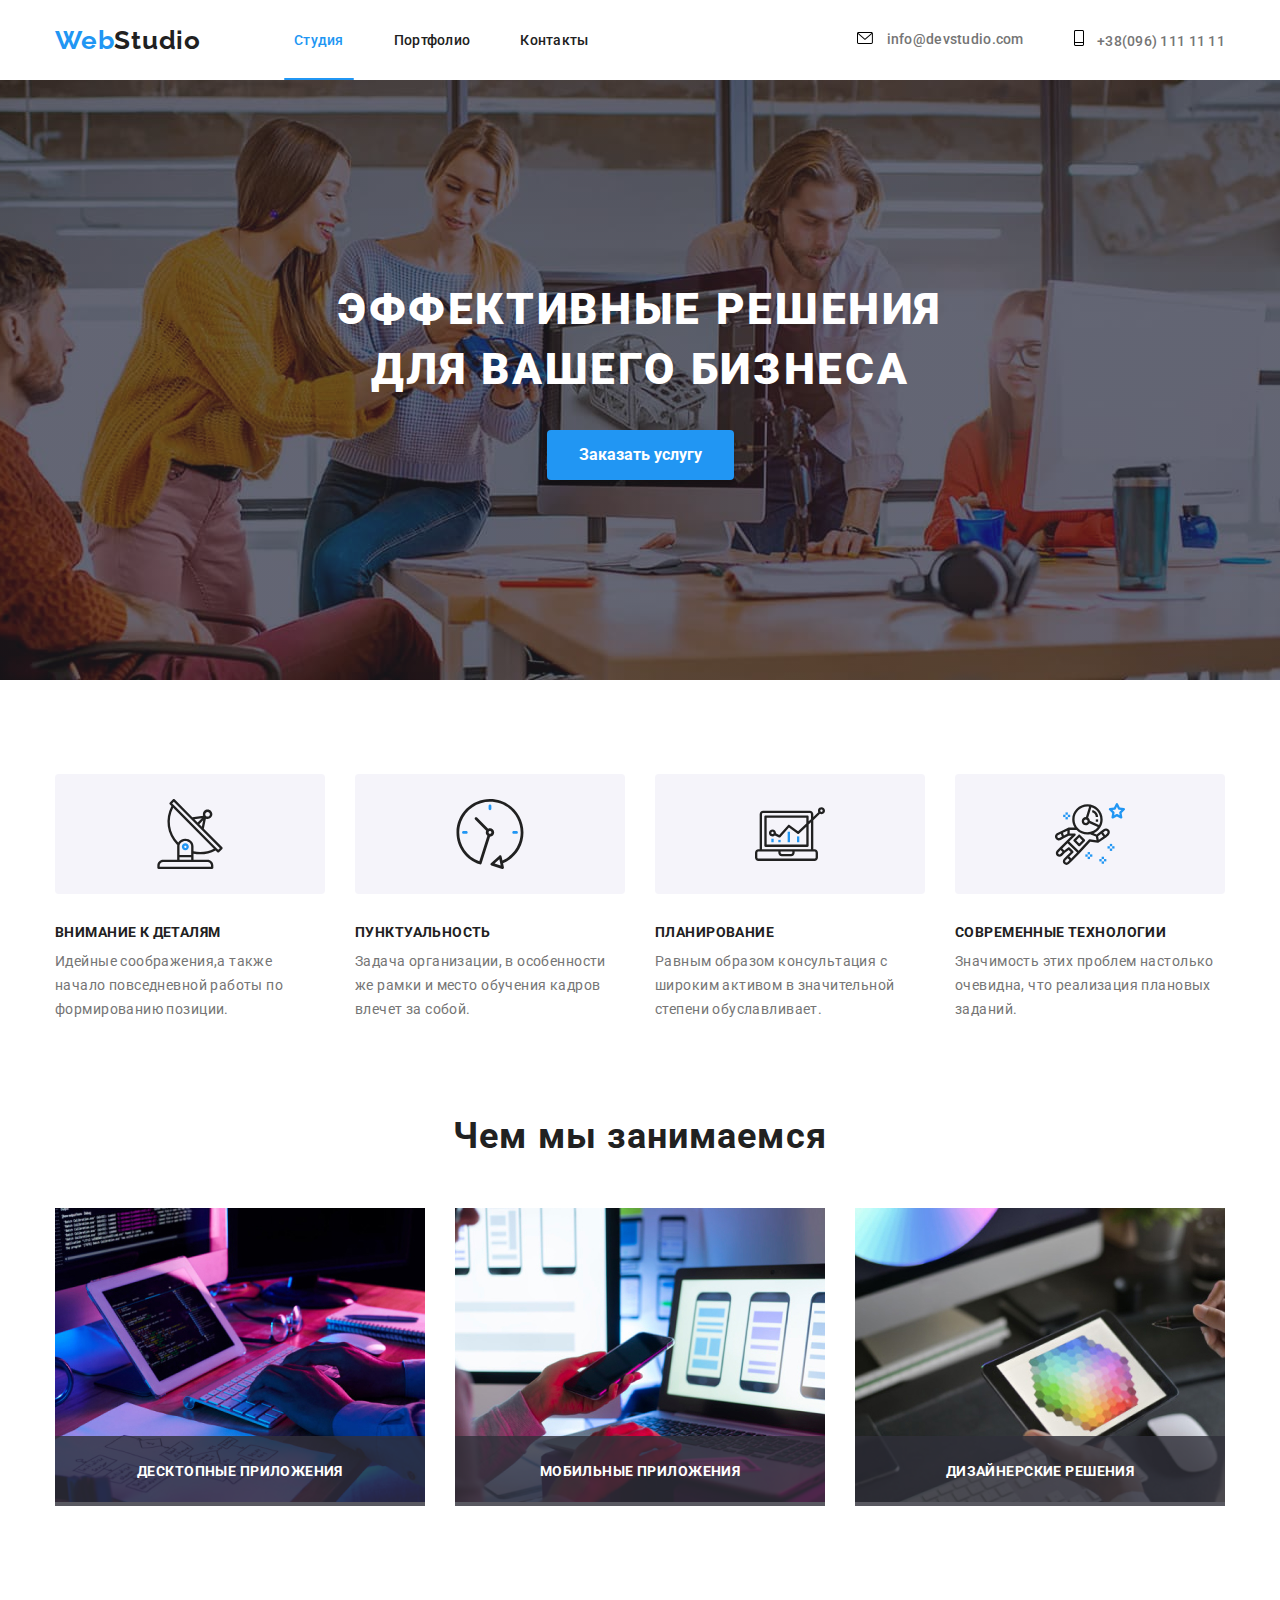
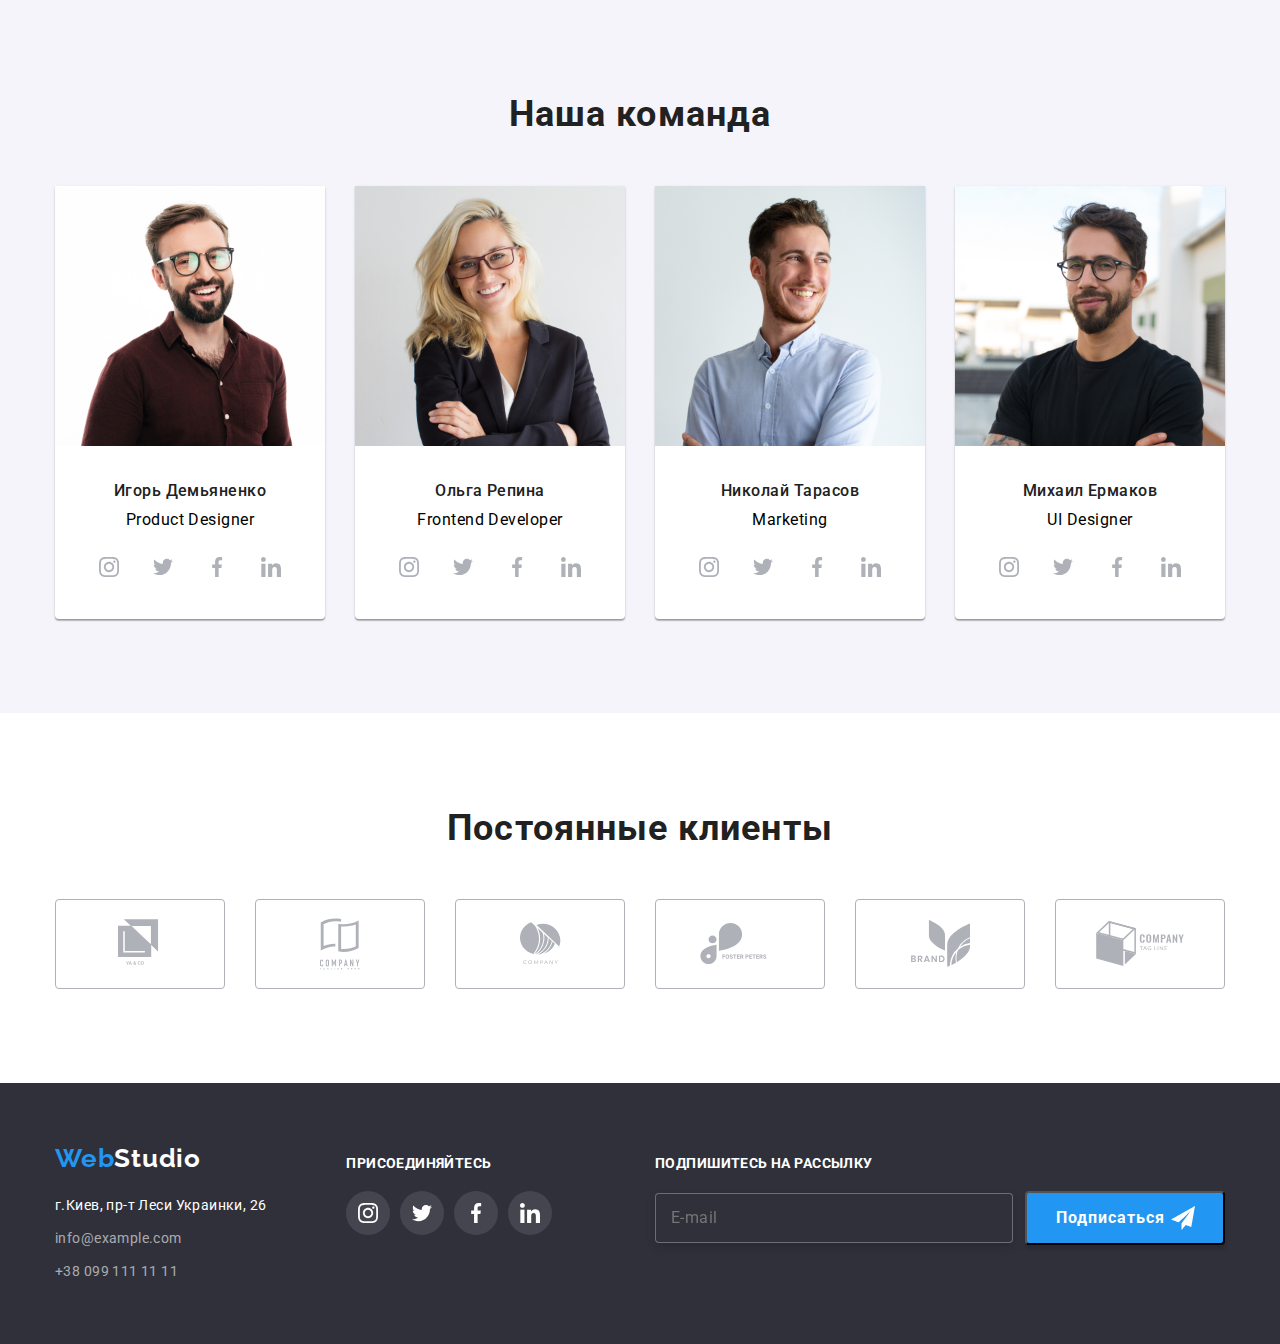
==== index.html @ 40715e29 "copy files from hw-07" ====
<!DOCTYPE html>
<html lang="en">
  <head>
    <meta charset="UTF-8" />
    <meta name="viewport" content="width=device-width, initial-scale=1.0" />
    <title>Goit-hw-07</title>
    <link rel="preconnect" href="https://fonts.gstatic.com" />
    <link
      href="https://fonts.googleapis.com/css2?family=Raleway:wght@700&display=swap"
      rel="stylesheet"
    />
    <link
      href="https://fonts.googleapis.com/css2?family=Roboto:wght@500;700;900&display=swap"
      rel="stylesheet"
    />
    <link
      rel="stylesheet"
      href="https://cdnjs.cloudflare.com/ajax/libs/modern-normalize/1.0.0/modern-normalize.min.css"
    />
    <link rel="stylesheet" href="./css/main.min.css" />
  </head>
  <body>
    <header class="page-header">
      <div class="container page-container">
        <nav class="navigation">
          <a href="./index.html" class="logo-link">
            <span class="logo-blue">Web</span
            ><span class="logo-black">Studio</span>
          </a>
          <ul class="navigation-list">
            <li class="navigation-item">
              <a href="#" class="navigation-link action-window">Студия</a>
            </li>
            <li class="navigation-item">
              <a href="./portfolio.html" class="navigation-link">Портфолио</a>
            </li>
            <li class="navigation-item">
              <a href="#adress" class="navigation-link">Контакты</a>
            </li>
          </ul>
        </nav>
        <ul class="contacts">
          <li class="contacts-item">
            <a
              href="mailto:info@devstudio.com"
              class="contacts-link contacts-email-margin"
            >
              <svg class="contacts-email-svg">
                <use href="./images/icons/mi.svg#icon-message"></use>
              </svg>
              info@devstudio.com</a
            >
          </li>
          <li class="contacts-item">
            <a href="tel:+380961112222" class="contacts-link">
              <svg class="contacts-phone-svg">
                <use href="./images/icons/mi.svg#icon-iphone"></use>
              </svg>
              +38(096) 111 11 11</a
            >
          </li>
        </ul>
      </div>
    </header>
    <main>
      <section class="hero">
        <div class="container">
          <h1 class="hero-title">Эффективные решения для вашего бизнеса</h1>
          <button data-modal-open class="hero-btn">Заказать услугу</button>
        </div>
      </section>
      <section class="qualities">
        <div class="container">
          <ul class="qualities-list">
            <li class="qualities-item icon-sattelite">
              <h3 class="qualities-title">Внимание к деталям</h3>
              <p class="qualities-text">
                Идейные соображения,а также начало повседневной работы по
                формированию позиции.
              </p>
            </li>
            <li class="qualities-item icon-clock">
              <h3 class="qualities-title">Пунктуальность</h3>
              <p class="qualities-text">
                Задача организации, в особенности же рамки и место обучения
                кадров влечет за собой.
              </p>
            </li>
            <li class="qualities-item icon-computer">
              <h3 class="qualities-title">Планирование</h3>
              <p class="qualities-text">
                Равным образом консультация с широким активом в значительной
                степени обуславливает.
              </p>
            </li>
            <li class="qualities-item icon-astronaut">
              <h3 class="qualities-title">Современные технологии</h3>
              <p class="qualities-text">
                Значимость этих проблем настолько очевидна, что реализация
                плановых заданий.
              </p>
            </li>
          </ul>
        </div>
      </section>
      <section class="our-occupation">
        <div class="container">
          <h2 class="our-occupation-tittle">Чем мы занимаемся</h2>
          <ul class="our-occupation-list">
            <li class="our-occupation-item">
              <div class="our-occupation-item-container">
                <img
                  src="./images/portfolio1.jpg"
                  alt="Портфолио"
                  width="370"
                  height="294"
                />
                <p class="our-occupation-item-text">Десктопные приложения</p>
              </div>
            </li>
            <li class="our-occupation-item">
              <div class="our-occupation-item-container">
                <img
                  src="./images/portfolio2.jpg"
                  alt="Портфолио"
                  width="370"
                  height="294"
                />
                <p class="our-occupation-item-text">Мобильные приложения</p>
              </div>
            </li>
            <li class="our-occupation-item">
              <div class="our-occupation-item-container">
                <img
                  src="./images/portfolio3.jpg"
                  alt="Портфолио"
                  width="370"
                  height="294"
                />
                <p class="our-occupation-item-text">Дизайнерские решения</p>
              </div>
            </li>
          </ul>
        </div>
      </section>
      <section class="our-team">
        <div class="container">
          <h2 class="our-team-title">Наша команда</h2>
          <ul class="our-team-list">
            <li class="our-team-item">
              <img
                src="./images/team1.jpg"
                alt="Фото Игорь Демьяненко"
                width="270"
                height="260"
              />
              <div class="our-team-description-container">
                <h3 class="our-team-list-title">Игорь Демьяненко</h3>
                <p class="our-team-text">Product Designer</p>
                <ul class="our-team-social">
                  <li class="our-team-social-item">
                    <a href="" class="our-team-social-link">
                      <svg class="our-team-social-svg">
                        <use
                          href="./images/icons/symbol-defs2.svg#icon-instagram"
                        ></use>
                      </svg>
                    </a>
                  </li>
                  <li class="our-team-social-item">
                    <a href="" class="our-team-social-link">
                      <svg class="our-team-social-svg">
                        <use
                          href="./images/icons/symbol-defs2.svg#icon-twitter"
                        ></use>
                      </svg>
                    </a>
                  </li>
                  <li class="our-team-social-item">
                    <a href="" class="our-team-social-link">
                      <svg class="our-team-social-svg">
                        <use
                          href="./images/icons/symbol-defs2.svg#icon-facebook"
                        ></use>
                      </svg>
                    </a>
                  </li>
                  <li class="our-team-social-item">
                    <a href="" class="our-team-social-link">
                      <svg class="our-team-social-svg">
                        <use
                          href="./images/icons/symbol-defs2.svg#icon-linkedin"
                        ></use>
                      </svg>
                    </a>
                  </li>
                </ul>
              </div>
            </li>
            <li class="our-team-item">
              <img
                src="./images/team2.jpg"
                alt="Фото Ольга Репина"
                width="270"
                height="260"
              />
              <div class="our-team-description-container">
                <h3 class="our-team-list-title">Ольга Репина</h3>
                <p class="our-team-text">Frontend Developer</p>
                <ul class="our-team-social">
                  <li class="our-team-social-item">
                    <a href="" class="our-team-social-link">
                      <svg class="our-team-social-svg">
                        <use
                          href="./images/icons/symbol-defs2.svg#icon-instagram"
                        ></use>
                      </svg>
                    </a>
                  </li>
                  <li class="our-team-social-item">
                    <a href="" class="our-team-social-link">
                      <svg class="our-team-social-svg">
                        <use
                          href="./images/icons/symbol-defs2.svg#icon-twitter"
                        ></use>
                      </svg>
                    </a>
                  </li>
                  <li class="our-team-social-item">
                    <a href="" class="our-team-social-link">
                      <svg class="our-team-social-svg">
                        <use
                          href="./images/icons/symbol-defs2.svg#icon-facebook"
                        ></use>
                      </svg>
                    </a>
                  </li>
                  <li class="our-team-social-item">
                    <a href="" class="our-team-social-link">
                      <svg class="our-team-social-svg">
                        <use
                          href="./images/icons/symbol-defs2.svg#icon-linkedin"
                        ></use>
                      </svg>
                    </a>
                  </li>
                </ul>
              </div>
            </li>
            <li class="our-team-item">
              <img
                src="./images/team3.jpg"
                alt="Фото Николай Тарасов"
                width="270"
                height="260"
              />
              <div class="our-team-description-container">
                <h3 class="our-team-list-title">Николай Тарасов</h3>
                <p class="our-team-text">Marketing</p>
                <ul class="our-team-social">
                  <li class="our-team-social-item">
                    <a href="" class="our-team-social-link">
                      <svg class="our-team-social-svg">
                        <use
                          href="./images/icons/symbol-defs2.svg#icon-instagram"
                        ></use>
                      </svg>
                    </a>
                  </li>
                  <li class="our-team-social-item">
                    <a href="" class="our-team-social-link">
                      <svg class="our-team-social-svg">
                        <use
                          href="./images/icons/symbol-defs2.svg#icon-twitter"
                        ></use>
                      </svg>
                    </a>
                  </li>
                  <li class="our-team-social-item">
                    <a href="" class="our-team-social-link">
                      <svg class="our-team-social-svg">
                        <use
                          href="./images/icons/symbol-defs2.svg#icon-facebook"
                        ></use>
                      </svg>
                    </a>
                  </li>
                  <li class="our-team-social-item">
                    <a href="" class="our-team-social-link">
                      <svg class="our-team-social-svg">
                        <use
                          href="./images/icons/symbol-defs2.svg#icon-linkedin"
                        ></use>
                      </svg>
                    </a>
                  </li>
                </ul>
              </div>
            </li>
            <li class="our-team-item">
              <img
                src="./images/team4.jpg"
                alt="Фото Михаил Ермаков"
                width="270"
                height="260"
              />
              <div class="our-team-description-container">
                <h3 class="our-team-list-title">Михаил Ермаков</h3>
                <p class="our-team-text">UI Designer</p>
                <ul class="our-team-social">
                  <li class="our-team-social-item">
                    <a href="" class="our-team-social-link">
                      <svg class="our-team-social-svg">
                        <use
                          href="./images/icons/symbol-defs2.svg#icon-instagram"
                        ></use>
                      </svg>
                    </a>
                  </li>
                  <li class="our-team-social-item">
                    <a href="" class="our-team-social-link">
                      <svg class="our-team-social-svg">
                        <use
                          href="./images/icons/symbol-defs2.svg#icon-twitter"
                        ></use>
                      </svg>
                    </a>
                  </li>
                  <li class="our-team-social-item">
                    <a href="" class="our-team-social-link">
                      <svg class="our-team-social-svg">
                        <use
                          href="./images/icons/symbol-defs2.svg#icon-facebook"
                        ></use>
                      </svg>
                    </a>
                  </li>
                  <li class="our-team-social-item">
                    <a href="" class="our-team-social-link">
                      <svg class="our-team-social-svg">
                        <use
                          href="./images/icons/symbol-defs2.svg#icon-linkedin"
                        ></use>
                      </svg>
                    </a>
                  </li>
                </ul>
              </div>
            </li>
          </ul>
        </div>
      </section>
      <section class="customers">
        <div class="container">
          <h2 class="customers-title">Постоянные клиенты</h2>
          <ul class="customers-list">
            <div class="customers-item-container">
              <li class="customers-item">
                <a href="" class="customers-link">
                  <svg class="customers-yaco">
                    <use
                      href="./images/icons/symbol-customers.svg#icon-customers-1"
                    ></use>
                  </svg>
                </a>
              </li>
            </div>
            <div class="customers-item-container">
              <li class="customers-item">
                <a href="" class="customers-link">
                  <svg class="customers-tagline">
                    <use
                      href="./images/icons/symbol-customers.svg#icon-customers-2"
                    ></use>
                  </svg>
                </a>
              </li>
            </div>
            <div class="customers-item-container">
              <li class="customers-item">
                <a href="" class="customers-link">
                  <svg class="customers-company">
                    <use
                      href="./images/icons/symbol-customers.svg#icon-customers-3"
                    ></use>
                  </svg>
                </a>
              </li>
            </div>
            <div class="customers-item-container">
              <li class="customers-item">
                <a href="" class="customers-link">
                  <svg class="customers-foster">
                    <use
                      href="./images/icons/symbol-customers.svg#icon-customers-4"
                    ></use>
                  </svg>
                </a>
              </li>
            </div>
            <div class="customers-item-container">
              <li class="customers-item">
                <a href="" class="customers-link">
                  <svg class="customers-brand">
                    <use
                      href="./images/icons/symbol-customers.svg#icon-customers-5"
                    ></use>
                  </svg>
                </a>
              </li>
            </div>
            <div class="customers-item-container">
              <li class="customers-item">
                <a href="" class="customers-link">
                  <svg class="customers-companytagline">
                    <use
                      href="./images/icons/symbol-customers.svg#icon-customers-6"
                    ></use>
                  </svg>
                </a>
              </li>
            </div>
          </ul>
        </div>
      </section>
    </main>
    <footer class="footer">
      <div class="container footer-container">
        <div class="footer-contacts-container">
          <div class="footer-logo-container">
            <a href="./index.html" id="adress" class="footer-logo-link">
              <span class="logo-blue">Web</span
              ><span class="logo-white">Studio</span></a
            >
          </div>
          <ul class="footer-list">
            <li class="footer-item">
              <address class="footer-adress">
                г.Киев, пр-т Леси Украинки, 26
              </address>
            </li>
            <li class="footer-item">
              <a href="mailto:louglescom@gmail.com" class="footer-link"
                >info@example.com</a
              >
            </li>
            <li class="footer-item">
              <a href="tel:+380935014329" class="footer-link"
                >+38 099 111 11 11</a
              >
            </li>
          </ul>
        </div>
        <div class="footer-social">
          <p class="footer-social-title">Присоединяйтесь</p>
          <ul class="footer-social-list">
            <li class="footer-social-item footer-social-instagram">
              <a href=""> </a>
            </li>
            <li class="footer-social-item footer-social-twitter">
              <a href=""> </a>
            </li>
            <li class="footer-social-item footer-social-facebook">
              <a href=""> </a>
            </li>
            <li class="footer-social-item footer-social-linkedin">
              <a href=""> </a>
            </li>
          </ul>
        </div>
        <div class="footer-mail">
          <p class="footer-social-title">Подпишитесь на рассылку</p>
          <div class="footer-mail-container">
            <input
              class="footer-mail-input"
              type="email"
              name="mail"
              id="footer-mail"
              placeholder="E-mail"
            />
            <button type="button" class="footer-mail-btn">Подписаться</button>
          </div>
        </div>
      </div>
    </footer>
    <div class="backdrop is-hidden" data-modal>
      <div class="modal">
        <h1 class="modal-title">Оставьте свои данные, мы вам перезвоним</h1>
        <form class="modal-form">
          <ul class="modal-form-list">
            <li class="modal-form-item">
              <label class="modal-form-label" for="name">Имя</label>
              <div class="svg-input-container">
                <input class="modal-input" type="text" name="name" id="name" />
                <svg class="modal-input-svg">
                  <use href="./images/icons/mi.svg#icon-name"></use>
                </svg>
              </div>
            </li>
            <li class="modal-form-item">
              <label class="modal-form-label" for="tel">Телефон</label>
              <div class="svg-input-container">
                <input class="modal-input" type="tel" name="tel" id="tel" />
                <svg class="modal-input-svg">
                  <use href="./images/icons/mi.svg#icon-modal-phone"></use>
                </svg>
              </div>
            </li>
            <li class="modal-form-item">
              <label class="modal-form-label" for="mail">Почта</label>
              <div class="svg-input-container">
                <input class="modal-input" type="email" name="mail" id="mail" />
                <svg class="modal-input-svg">
                  <use href="./images/icons/mi.svg#icon-modal-mail"></use>
                </svg>
              </div>
            </li>
            <li class="modal-form-item">
              <label class="modal-form-label" for="comment">Комментарий</label>
              <textarea
                class="modal-area"
                placeholder="Введите текст"
                name="comment"
                id="comment"
                rows="8"
                input
              ></textarea>
            </li>
            <div class="modal-checkbox">
              <input
                class="modal-checkbox-input"
                type="checkbox"
                name="rules"
                id="rules"
              />
              <label class="modal-checkbox-label" for="rules"
                >Соглашаюсь с рассылкой и принимаю
                <a href="" class="modal-checkbox-span"
                  >Условия договора</a
                ></label
              >
            </div>
          </ul>
          <button class="modal-sbm-btn" type="submit">Отправить</button>
        </form>
        <button data-modal-close class="close-btn">
          <svg class="close-btn-svg">
            <use href="./images/icons/mi.svg#icon-close-btn"></use>
          </svg>
        </button>
      </div>
    </div>
    <script src="./js/modal.js"></script>
  </body>
</html>
---- css/main.min.css ----
a{text-decoration:none;color:#212121}h1,h2,h3,h4,h5,h6,body,ul,li,p{padding:0;margin:0;list-style:none;border:none}.container{width:1200px;padding-left:15px;padding-right:15px;margin:0 auto}.logo-blue{font-family:"Raleway";font-style:normal;font-weight:700;font-size:26px;line-height:1.192;letter-spacing:0.03em;color:#2196f3}.logo-black{font-family:"Raleway";font-style:normal;font-weight:700;font-size:26px;line-height:1.192;letter-spacing:0.03em;color:#212121}.logo-white{font-family:"Raleway";font-style:normal;font-weight:700;font-size:26px;line-height:1.192;letter-spacing:0.03em;color:#fff}.navigation{display:flex;align-items:center}.navigation-list{margin-left:83px;display:flex}.navigation-item{padding-top:22px;padding-bottom:22px;position:relative}.navigation-link{font-family:"Roboto";font-style:normal;font-weight:500;font-size:14px;line-height:1.142;letter-spacing:0.02em;display:block;padding:10px}.navigation-item:not(:last-child){margin-right:30px}.navigation-link:hover::after,.navigation-link:focus:after{transform:scaleX(1)}.navigation-link:hover,.navigation-link:focus{color:#2196f3}.navigation-link::after{display:inline-block;content:"";width:100%;height:2px;background:#2196f3;border-radius:2px;position:absolute;left:0;bottom:0;transform:scaleX(0);transition:250ms cubic-bezier(0.4, 0, 0.2, 1)}.page-container{display:flex;align-items:center;justify-content:space-between;height:80px}.action-window{color:#2196f3}.action-window::before{display:inline-block;content:"";width:100%;height:2px;background:#2196f3;border-radius:2px;position:absolute;left:0;bottom:0;transform:scaleX(1);transition:250ms cubic-bezier(0.4, 0, 0.2, 1)}.contacts{display:flex}.contacts-link{font-family:"Roboto";font-style:normal;font-weight:500;font-size:14px;line-height:1.142;letter-spacing:0.02em;color:#757575;transition:250ms cubic-bezier(0.4, 0, 0.2, 1)}.contacts-email-margin{margin-right:50px}.contacts-link:hover{color:#2196f3}.contacts-link:hover .contacts-phone-svg{fill:#2196f3}.contacts-link:hover .contacts-email-svg{fill:#2196f3}.contacts-email-svg{width:16px;height:12px;margin-right:10px;transition:250ms cubic-bezier(0.4, 0, 0.2, 1)}.contacts-phone-svg{width:10px;height:16px;margin-right:10px;transition:250ms cubic-bezier(0.4, 0, 0.2, 1)}.hero{background-image:linear-gradient(rgba(47,48,58,0.4), rgba(47,48,58,0.4)),url("../images/background/hero.jpg");background-size:cover;background-repeat:no-repeat;background-position:center;padding-bottom:200px;padding-top:200px}.hero-title{font-family:"Roboto";font-weight:900;font-size:44px;line-height:1.363;text-align:center;letter-spacing:0.06em;text-transform:uppercase;color:#fff;width:696px;margin:0 auto 30px}.hero-btn{font-family:"Roboto";font-style:normal;font-weight:bold;font-size:16px;line-height:1.875;background:#2196f3;box-shadow:0px 4px 4px rgba(0,0,0,0.15);border-radius:4px;color:#fff;padding:10px 32px;display:block;margin:0 auto;border:none;cursor:pointer}.qualities{padding-top:94px}.qualities-list{display:flex;align-items:center}.qualities-title{font-family:"Roboto";font-style:normal;font-weight:bold;font-size:14px;line-height:1.142;letter-spacing:0.03em;text-transform:uppercase;color:#212121;margin-bottom:10px}.qualities p{font-family:"Roboto";font-style:normal;font-weight:normal;font-size:14px;line-height:1.714;letter-spacing:0.03em;color:#757575}.qualities-item{width:270px}.qualities-item::before{display:block;content:"";height:120px;background-repeat:no-repeat;background-position:center;background-color:#f5f4fa;margin-bottom:30px;border-radius:4px}.qualities-item:not(:last-child){margin-right:30px}.icon-sattelite::before{background-image:url("../images/icons/qualities-1.svg")}.icon-clock::before{background-image:url("../images/icons/qualities-2.svg")}.icon-computer::before{background-image:url("../images/icons/qualities-3.svg")}.icon-astronaut::before{background-image:url("../images/icons/qualities-4.svg")}.our-occupation{padding-bottom:94px;padding-top:94px}.our-occupation-tittle{font-family:"Roboto";font-style:normal;font-weight:bold;font-size:36px;line-height:1.166;text-align:center;letter-spacing:0.03em;color:#212121;padding-bottom:50px}.our-occupation-list{display:flex;align-items:center}.our-occupation-item-container{position:relative}.our-occupation-item:not(:last-child){margin-right:30px}.our-occupation-item-text{position:absolute;font-family:"Roboto";font-style:normal;font-weight:bold;font-size:14px;line-height:16px;text-align:center;letter-spacing:0.03em;text-transform:uppercase;bottom:0;left:0;width:100%;height:70px;padding-top:27px;background-color:rgba(47,48,58,0.8);color:#ffffff}.our-team{padding-bottom:94px;padding-top:94px;background-color:#f5f4fa}.our-team-list{display:flex}.our-team-item{background-color:#fff;box-shadow:0px 1px 3px rgba(0,0,0,0.12),0px 1px 1px rgba(0,0,0,0.14),0px 2px 1px rgba(0,0,0,0.2);border-radius:0px 0px 4px 4px}.our-team-item:not(:last-child){margin-right:30px}.our-team-title{font-family:"Roboto";font-style:normal;font-weight:bold;font-size:36px;line-height:1.166;text-align:center;letter-spacing:0.03em;color:#212121;margin-bottom:50px}.our-team-text{font-family:"Roboto";font-style:normal;font-weight:normal;font-size:16px;line-height:1.187;text-align:center;letter-spacing:0.03em;color:var(--text-p);margin-bottom:16px;margin-top:10px}.our-team-list-title{font-family:"Roboto";font-style:normal;font-weight:500;font-size:16px;line-height:1.187;text-align:center;letter-spacing:0.03em;color:#212121}.our-team-description-container{padding-top:30px;padding-bottom:30px}.our-team-social{display:flex;justify-content:space-between;padding:0 32px}.our-team-social-item{cursor:pointer}.our-team-social-link{display:flex;align-items:center;justify-content:center;width:44px;height:44px;border-radius:50%;transition:250ms cubic-bezier 0.4,0,0.2,1}.our-team-social-link:hover{background-color:#2196f3}.our-team-social-link:hover .our-team-social-svg{fill:white}.our-team-social-svg{width:20px;height:20px;fill:#afb1b8}.customers{padding-top:94px;padding-bottom:94px}.customers-title{font-family:"Roboto";font-style:normal;font-weight:bold;font-size:36px;line-height:42px;text-align:center;letter-spacing:0.03em;color:#212121;margin-bottom:50px}.customers-list{display:flex;justify-content:center}.customers-item{width:170px;height:90px;cursor:pointer;border-radius:4px;border:1px solid #afb1b8;transition:250ms cubic-bezier(0.4, 0, 0.2, 1)}.customers-item-container:hover li{border:1px solid #2196f3;box-sizing:border-box;border-radius:4px}.customers-item-container:not(:last-child){margin-right:30px}.customers-item-container:hover svg{fill:#2196f3}.customers-link{display:flex;align-items:center;justify-content:center;width:100%;height:100%;fill:#afb1b8}.customers-yaco{width:44.27px;height:49.23px;transition:250ms cubic-bezier(0.4, 0, 0.2, 1)}.customers-tagline{width:40px;height:52px;transition:250ms cubic-bezier(0.4, 0, 0.2, 1)}.customers-company{width:41px;height:42.6px;transition:250ms cubic-bezier(0.4, 0, 0.2, 1)}.customers-foster{width:79.66px;height:42.02px;transition:250ms cubic-bezier(0.4, 0, 0.2, 1)}.customers-brand{width:59px;height:47px;transition:250ms cubic-bezier(0.4, 0, 0.2, 1)}.customers-companytagline{width:88.48px;height:45.44px;transition:250ms cubic-bezier(0.4, 0, 0.2, 1)}.footer{background-color:#2f303a;padding-bottom:60px;padding-top:60px}.footer-container{display:flex;justify-content:space-between}.footer-link{font-family:"Roboto";font-style:normal;font-weight:normal;font-size:14px;line-height:1.714;letter-spacing:0.03em;color:rgba(255,255,255,0.6)}.footer-item:not(:last-child){margin-bottom:9px}.footer-adress{font-family:"Roboto";font-style:normal;font-weight:normal;font-size:14px;line-height:1.714;letter-spacing:0.03em;color:#fff}.footer-logo-container{margin-bottom:20px}.footer-social{padding-left:70px;padding-top:12px}.footer-social-title{font-family:"Roboto";font-style:normal;font-weight:bold;font-size:14px;line-height:16px;letter-spacing:0.03em;text-transform:uppercase;color:#fff}.footer-social-list{display:flex;margin-top:20px}.footer-social-item{height:44px;width:44px;background-color:rgba(255,255,255,0.1);background-repeat:no-repeat;border-radius:50%;background-position:center;cursor:pointer;transition:250ms cubic-bezier(0.4, 0, 0.2, 1)}.footer-social-item:hover{background-color:#2196f3}.footer-social-item:not(:last-child){margin-right:10px}.footer-social-instagram{background-image:url("../images/icons/footer-1.svg")}.footer-social-twitter{background-image:url("../images/icons/footer-2.svg")}.footer-social-facebook{background-image:url("../images/icons/footer-3.svg")}.footer-social-linkedin{background-image:url("../images/icons/footer-4.svg")}.footer-mail{padding-left:93px;padding-top:12px}.footer-mail-container{display:flex;align-items:center}.footer-mail-input{font-family:"Roboto";font-style:normal;font-weight:normal;font-size:16px;line-height:20px;display:flex;align-items:center;letter-spacing:0.03em;color:rgba(255,255,255,0.6);border:1px solid rgba(255,255,255,0.3);box-sizing:border-box;filter:drop-shadow(0px 4px 4px rgba(0,0,0,0.15));border-radius:4px;margin-top:20px;width:358px;height:50px;padding:16px 15px;margin-right:12px;background:#2f303a}.footer-mail-btn{font-family:"Roboto";font-style:normal;font-weight:bold;font-size:16px;line-height:1.875;display:flex;align-items:center;text-align:center;letter-spacing:0.06em;width:200px;color:#fff;background:#2196f3;box-shadow:0px 4px 4px rgba(0,0,0,0.15);border-radius:4px;padding:10px 62px 10px 29px;margin-top:20px;background-image:url("../images/plane.png");background-repeat:no-repeat;background-position:center right 28px;cursor:pointer}.backdrop{position:fixed;top:0;left:0;width:100%;height:100%;background-color:rgba(0,0,0,0.2)}.is-hidden{opacity:0;pointer-events:none}.modal{position:absolute;top:50%;left:50%;transform:translate(-50%, -50%);min-width:528px;min-height:581px;padding:40px;background-color:#ffffff;box-shadow:0px 1px 3px rgba(0,0,0,0.12),0px 1px 1px rgba(0,0,0,0.14),0px 2px 1px rgba(0,0,0,0.2);border-radius:4px}.modal-title{font-family:"Roboto";font-style:normal;font-weight:bold;font-size:20px;line-height:1.15;text-align:center;letter-spacing:0.03em;color:#212121;margin-bottom:2px}.modal-form{width:448px;margin-left:auto;margin-right:auto}.modal-form-item{display:flex;flex-direction:column}.modal-form-label{font-family:"Roboto";font-style:normal;font-weight:normal;font-size:12px;line-height:1.166;letter-spacing:0.01em;color:#757575;margin-bottom:4px;margin-top:10px}.modal-input{height:40px;width:100%;border-radius:4px;border:1px solid rgba(33,33,33,0.2);padding-left:42px;outline:none;transition:250ms cubic-bezier(0.4, 0, 0.2, 1)}.modal-area{border:1px solid rgba(33,33,33,0.2);border-radius:4px;width:100%;height:120px;resize:none;padding:12px 16px;margin-bottom:25px;font-family:"Roboto";font-style:normal;font-weight:normal;font-size:12px;line-height:1.166;letter-spacing:0.01em;color:rgba(117,117,117,0.5)}.modal-sbm-btn{font-family:"Roboto";font-style:normal;font-weight:bold;font-size:16px;line-height:1.875;display:flex;align-items:center;text-align:center;letter-spacing:0.06em;color:#ffffff;padding:10px 55px 10px 56px;background:#2196f3;box-shadow:0px 4px 4px rgba(0,0,0,0.15);border-radius:4px;cursor:pointer;margin:0 auto;margin-top:30px}.close-btn{position:absolute;top:8px;right:8px;width:30px;height:30px;border-radius:50%;display:flex;align-items:center;justify-content:center;cursor:pointer;background-color:#fff;border:1px solid rgba(0,0,0,0.1)}.close-btn-svg{width:11px;height:11px;transition:250ms cubic-bezier(0.4, 0, 0.2, 1)}.close-btn:hover .close-btn-svg{fill:#2196f3}.modal-checkbox{position:relative}.modal-checkbox-input:checked ~ .modal-checkbox-label::before{background-image:url("../images/choise.png")}.modal-checkbox-span{color:#2196f3;text-decoration:underline}.modal-checkbox-label{font-family:"Roboto";font-style:normal;font-weight:normal;font-size:14px;line-height:1.714;letter-spacing:0.03em;color:#757575;margin-left:25px}.modal-checkbox-label::before{content:"";display:inline-block;width:20px;height:20px;background-image:url("../images/checkbox.png");background-repeat:no-repeat;margin-right:9px;position:absolute;top:4px;left:0}.modal-checkbox-input{-webkit-appearance:none;-moz-appearance:none;appearance:none;position:absolute}.modal-input:focus,.modal-input:hover{border:1px solid #2196f3}.modal-input:focus ~ .modal-input-svg,.modal-input:hover ~ .modal-input-svg{fill:#2196f3}.modal-input-svg{width:12px;height:12px;position:absolute;top:50%;left:15px;transform:translateY(-50%);outline:none;transition:250ms cubic-bezier(0.4, 0, 0.2, 1)}.modal-area{outline:none}.modal-area:focus{border:1px solid #2196f3}.svg-input-container{position:relative}
/*# sourceMappingURL=main.min.css.map */
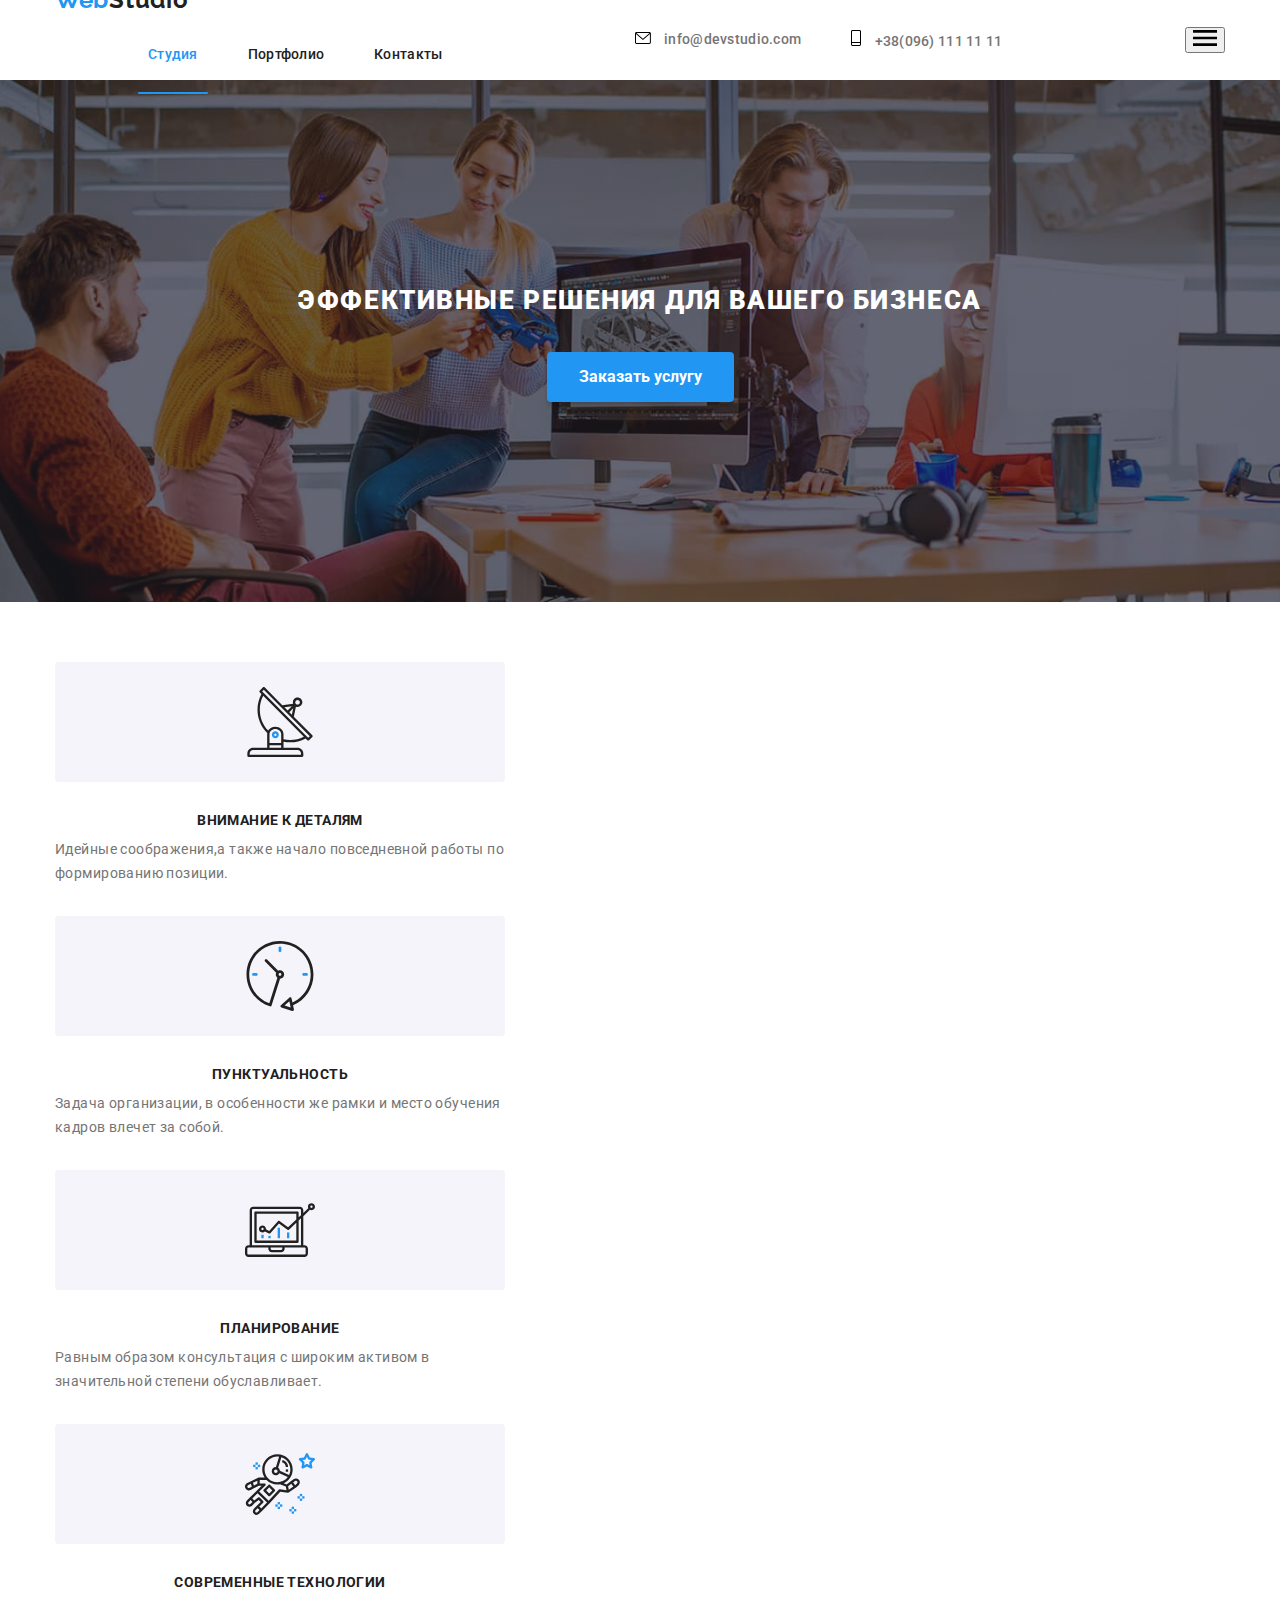
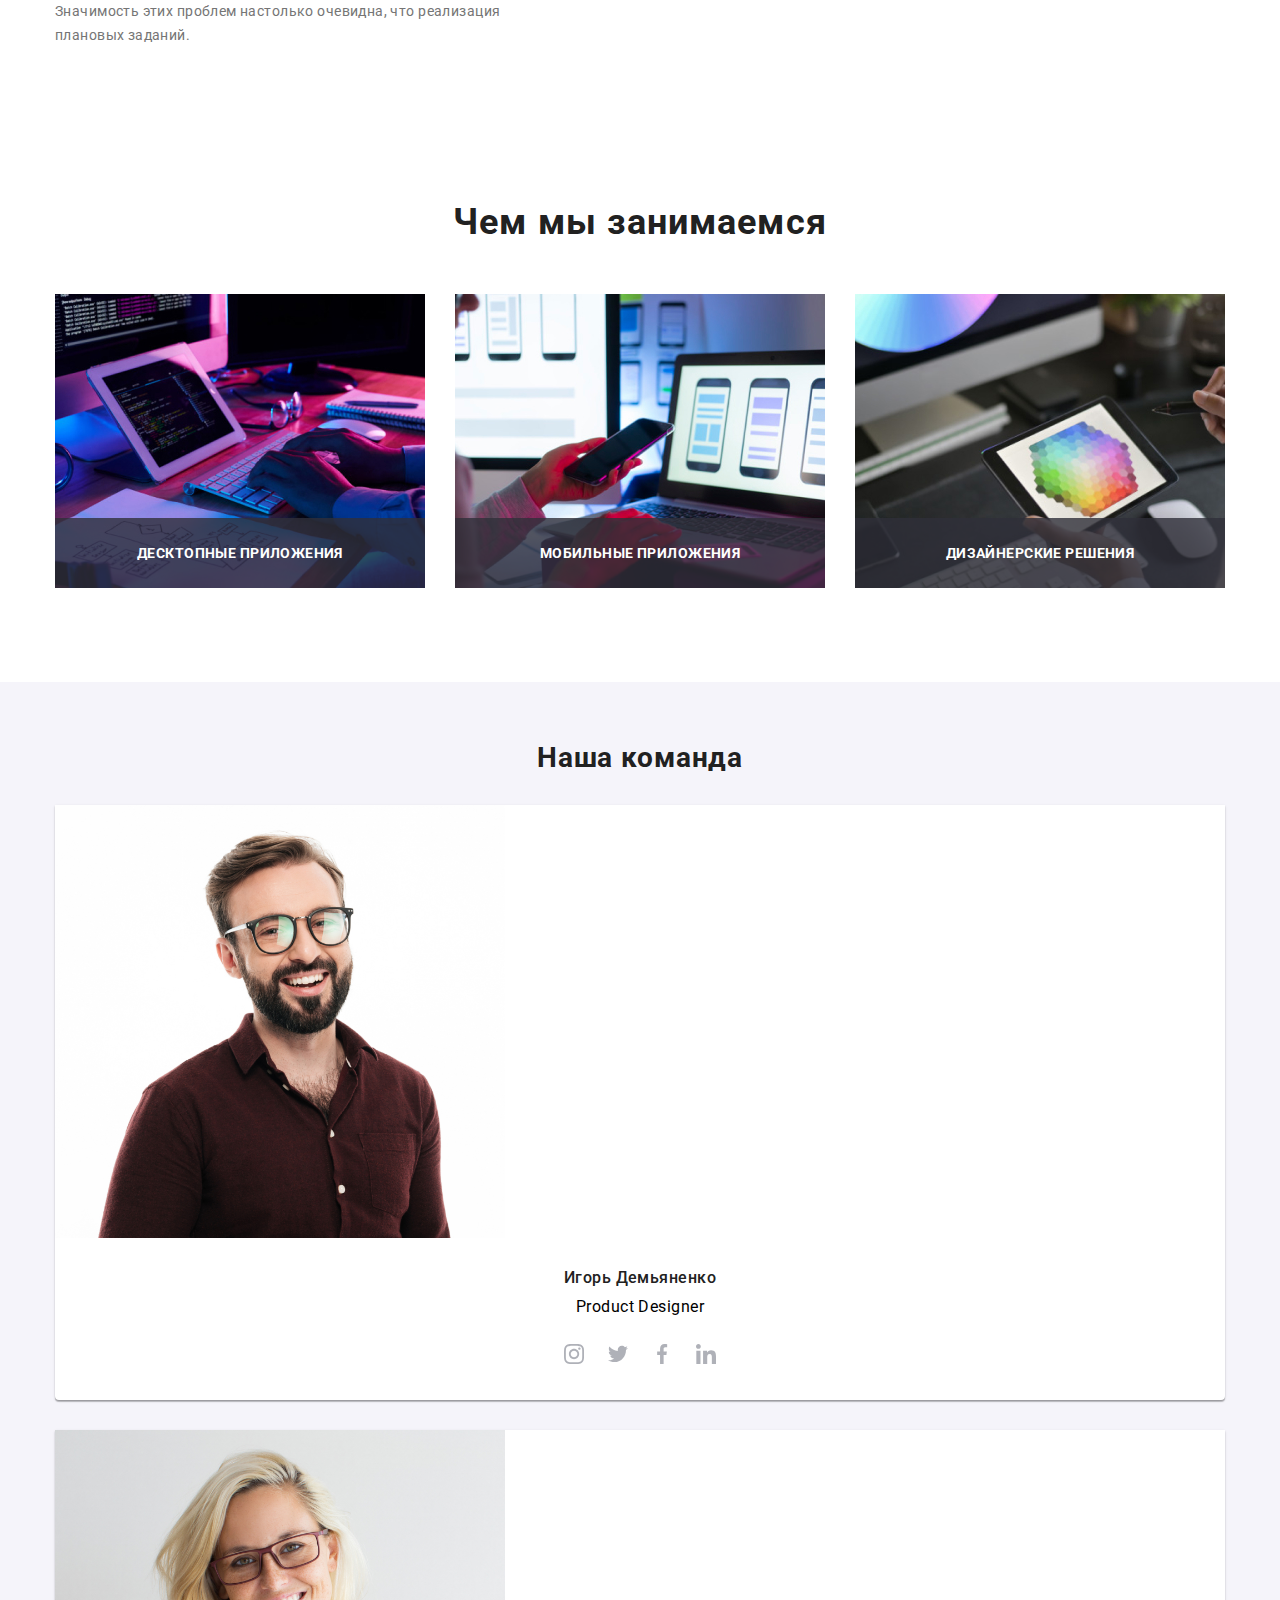
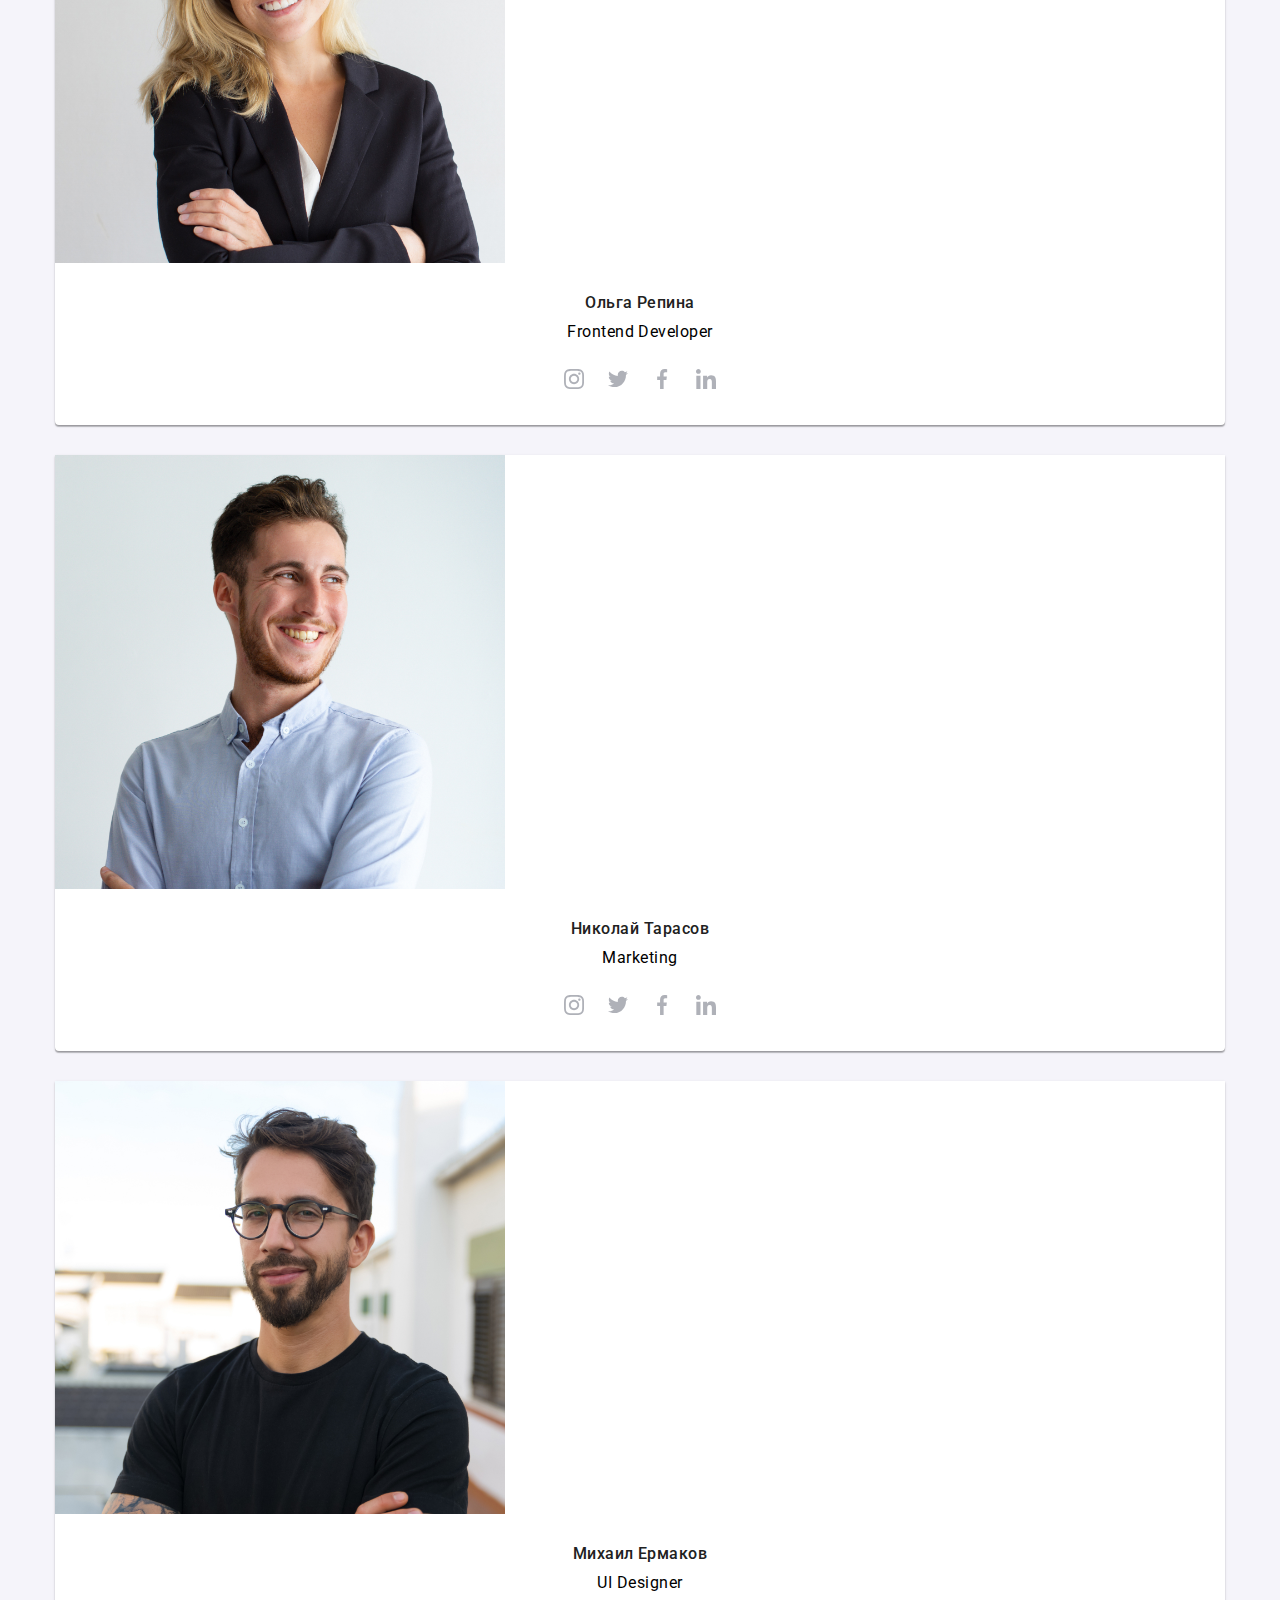
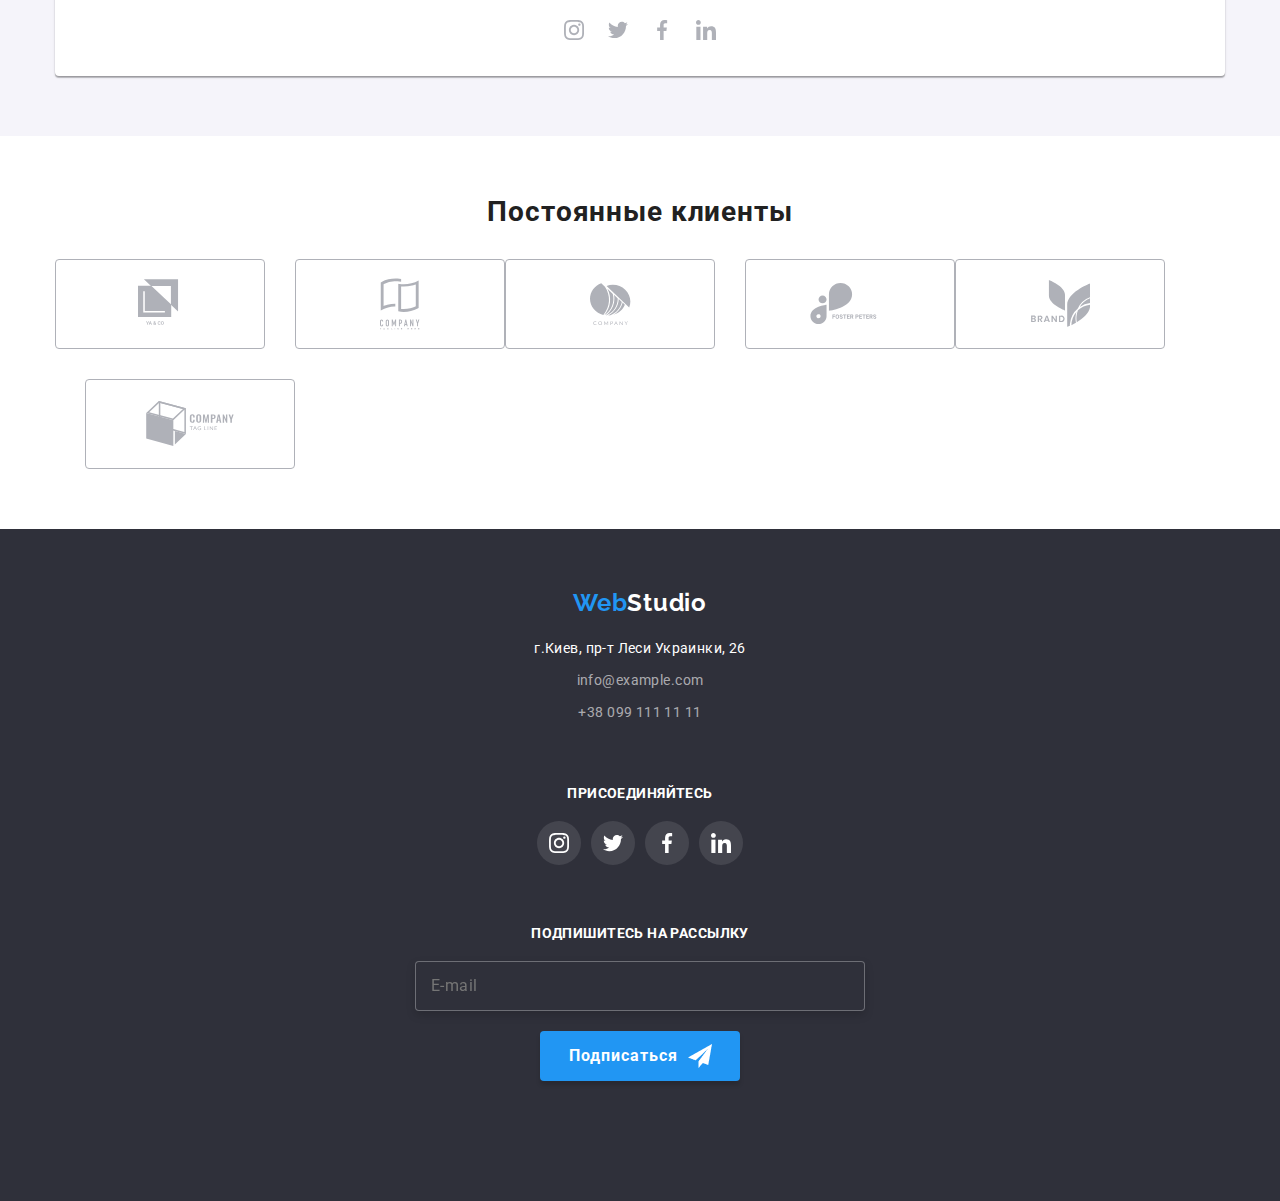
==== commit f0dcf771: "1-st page for mobile is done" ====
--- a/index.html
+++ b/index.html
@@ -3,7 +3,7 @@
   <head>
     <meta charset="UTF-8" />
     <meta name="viewport" content="width=device-width, initial-scale=1.0" />
-    <title>Goit-hw-07</title>
+    <title>Goit-hw-08</title>
     <link rel="preconnect" href="https://fonts.gstatic.com" />
     <link
       href="https://fonts.googleapis.com/css2?family=Raleway:wght@700&display=swap"
@@ -60,6 +60,24 @@
             >
           </li>
         </ul>
+        <button
+          data-menu-button
+          type="button"
+          class="navigation__mobile-menu is-open"
+        >
+          <svg width="24" height="16">
+            <use
+              class="icon-close"
+              href="./images/icons/mi.svg#icon-close_24px"
+            ></use>
+            <use
+              class="icon-menu"
+              href="./images/icons/mi.svg#icon-menu_mobile"
+              aria-label="переключатель мобильного меню"
+            ></use>
+          </svg>
+        </button>
+        <div data-menu class="mobile-menu-container">Контент меню</div>
       </div>
     </header>
     <main>
@@ -151,8 +169,7 @@
               <img
                 src="./images/team1.jpg"
                 alt="Фото Игорь Демьяненко"
-                width="270"
-                height="260"
+                class="our-team-img"
               />
               <div class="our-team-description-container">
                 <h3 class="our-team-list-title">Игорь Демьяненко</h3>
@@ -201,8 +218,7 @@
               <img
                 src="./images/team2.jpg"
                 alt="Фото Ольга Репина"
-                width="270"
-                height="260"
+                class="our-team-img"
               />
               <div class="our-team-description-container">
                 <h3 class="our-team-list-title">Ольга Репина</h3>
@@ -251,8 +267,7 @@
               <img
                 src="./images/team3.jpg"
                 alt="Фото Николай Тарасов"
-                width="270"
-                height="260"
+                class="our-team-img"
               />
               <div class="our-team-description-container">
                 <h3 class="our-team-list-title">Николай Тарасов</h3>
@@ -301,8 +316,7 @@
               <img
                 src="./images/team4.jpg"
                 alt="Фото Михаил Ермаков"
-                width="270"
-                height="260"
+                class="our-team-img"
               />
               <div class="our-team-description-container">
                 <h3 class="our-team-list-title">Михаил Ермаков</h3>
@@ -551,5 +565,6 @@
       </div>
     </div>
     <script src="./js/modal.js"></script>
+    <script src="./js/mobile-menu.js"></script>
   </body>
 </html>
--- a/css/main.min.css
+++ b/css/main.min.css
@@ -1,2 +1,2 @@
-a{text-decoration:none;color:#212121}h1,h2,h3,h4,h5,h6,body,ul,li,p{padding:0;margin:0;list-style:none;border:none}.container{width:1200px;padding-left:15px;padding-right:15px;margin:0 auto}.logo-blue{font-family:"Raleway";font-style:normal;font-weight:700;font-size:26px;line-height:1.192;letter-spacing:0.03em;color:#2196f3}.logo-black{font-family:"Raleway";font-style:normal;font-weight:700;font-size:26px;line-height:1.192;letter-spacing:0.03em;color:#212121}.logo-white{font-family:"Raleway";font-style:normal;font-weight:700;font-size:26px;line-height:1.192;letter-spacing:0.03em;color:#fff}.navigation{display:flex;align-items:center}.navigation-list{margin-left:83px;display:flex}.navigation-item{padding-top:22px;padding-bottom:22px;position:relative}.navigation-link{font-family:"Roboto";font-style:normal;font-weight:500;font-size:14px;line-height:1.142;letter-spacing:0.02em;display:block;padding:10px}.navigation-item:not(:last-child){margin-right:30px}.navigation-link:hover::after,.navigation-link:focus:after{transform:scaleX(1)}.navigation-link:hover,.navigation-link:focus{color:#2196f3}.navigation-link::after{display:inline-block;content:"";width:100%;height:2px;background:#2196f3;border-radius:2px;position:absolute;left:0;bottom:0;transform:scaleX(0);transition:250ms cubic-bezier(0.4, 0, 0.2, 1)}.page-container{display:flex;align-items:center;justify-content:space-between;height:80px}.action-window{color:#2196f3}.action-window::before{display:inline-block;content:"";width:100%;height:2px;background:#2196f3;border-radius:2px;position:absolute;left:0;bottom:0;transform:scaleX(1);transition:250ms cubic-bezier(0.4, 0, 0.2, 1)}.contacts{display:flex}.contacts-link{font-family:"Roboto";font-style:normal;font-weight:500;font-size:14px;line-height:1.142;letter-spacing:0.02em;color:#757575;transition:250ms cubic-bezier(0.4, 0, 0.2, 1)}.contacts-email-margin{margin-right:50px}.contacts-link:hover{color:#2196f3}.contacts-link:hover .contacts-phone-svg{fill:#2196f3}.contacts-link:hover .contacts-email-svg{fill:#2196f3}.contacts-email-svg{width:16px;height:12px;margin-right:10px;transition:250ms cubic-bezier(0.4, 0, 0.2, 1)}.contacts-phone-svg{width:10px;height:16px;margin-right:10px;transition:250ms cubic-bezier(0.4, 0, 0.2, 1)}.hero{background-image:linear-gradient(rgba(47,48,58,0.4), rgba(47,48,58,0.4)),url("../images/background/hero.jpg");background-size:cover;background-repeat:no-repeat;background-position:center;padding-bottom:200px;padding-top:200px}.hero-title{font-family:"Roboto";font-weight:900;font-size:44px;line-height:1.363;text-align:center;letter-spacing:0.06em;text-transform:uppercase;color:#fff;width:696px;margin:0 auto 30px}.hero-btn{font-family:"Roboto";font-style:normal;font-weight:bold;font-size:16px;line-height:1.875;background:#2196f3;box-shadow:0px 4px 4px rgba(0,0,0,0.15);border-radius:4px;color:#fff;padding:10px 32px;display:block;margin:0 auto;border:none;cursor:pointer}.qualities{padding-top:94px}.qualities-list{display:flex;align-items:center}.qualities-title{font-family:"Roboto";font-style:normal;font-weight:bold;font-size:14px;line-height:1.142;letter-spacing:0.03em;text-transform:uppercase;color:#212121;margin-bottom:10px}.qualities p{font-family:"Roboto";font-style:normal;font-weight:normal;font-size:14px;line-height:1.714;letter-spacing:0.03em;color:#757575}.qualities-item{width:270px}.qualities-item::before{display:block;content:"";height:120px;background-repeat:no-repeat;background-position:center;background-color:#f5f4fa;margin-bottom:30px;border-radius:4px}.qualities-item:not(:last-child){margin-right:30px}.icon-sattelite::before{background-image:url("../images/icons/qualities-1.svg")}.icon-clock::before{background-image:url("../images/icons/qualities-2.svg")}.icon-computer::before{background-image:url("../images/icons/qualities-3.svg")}.icon-astronaut::before{background-image:url("../images/icons/qualities-4.svg")}.our-occupation{padding-bottom:94px;padding-top:94px}.our-occupation-tittle{font-family:"Roboto";font-style:normal;font-weight:bold;font-size:36px;line-height:1.166;text-align:center;letter-spacing:0.03em;color:#212121;padding-bottom:50px}.our-occupation-list{display:flex;align-items:center}.our-occupation-item-container{position:relative}.our-occupation-item:not(:last-child){margin-right:30px}.our-occupation-item-text{position:absolute;font-family:"Roboto";font-style:normal;font-weight:bold;font-size:14px;line-height:16px;text-align:center;letter-spacing:0.03em;text-transform:uppercase;bottom:0;left:0;width:100%;height:70px;padding-top:27px;background-color:rgba(47,48,58,0.8);color:#ffffff}.our-team{padding-bottom:94px;padding-top:94px;background-color:#f5f4fa}.our-team-list{display:flex}.our-team-item{background-color:#fff;box-shadow:0px 1px 3px rgba(0,0,0,0.12),0px 1px 1px rgba(0,0,0,0.14),0px 2px 1px rgba(0,0,0,0.2);border-radius:0px 0px 4px 4px}.our-team-item:not(:last-child){margin-right:30px}.our-team-title{font-family:"Roboto";font-style:normal;font-weight:bold;font-size:36px;line-height:1.166;text-align:center;letter-spacing:0.03em;color:#212121;margin-bottom:50px}.our-team-text{font-family:"Roboto";font-style:normal;font-weight:normal;font-size:16px;line-height:1.187;text-align:center;letter-spacing:0.03em;color:var(--text-p);margin-bottom:16px;margin-top:10px}.our-team-list-title{font-family:"Roboto";font-style:normal;font-weight:500;font-size:16px;line-height:1.187;text-align:center;letter-spacing:0.03em;color:#212121}.our-team-description-container{padding-top:30px;padding-bottom:30px}.our-team-social{display:flex;justify-content:space-between;padding:0 32px}.our-team-social-item{cursor:pointer}.our-team-social-link{display:flex;align-items:center;justify-content:center;width:44px;height:44px;border-radius:50%;transition:250ms cubic-bezier 0.4,0,0.2,1}.our-team-social-link:hover{background-color:#2196f3}.our-team-social-link:hover .our-team-social-svg{fill:white}.our-team-social-svg{width:20px;height:20px;fill:#afb1b8}.customers{padding-top:94px;padding-bottom:94px}.customers-title{font-family:"Roboto";font-style:normal;font-weight:bold;font-size:36px;line-height:42px;text-align:center;letter-spacing:0.03em;color:#212121;margin-bottom:50px}.customers-list{display:flex;justify-content:center}.customers-item{width:170px;height:90px;cursor:pointer;border-radius:4px;border:1px solid #afb1b8;transition:250ms cubic-bezier(0.4, 0, 0.2, 1)}.customers-item-container:hover li{border:1px solid #2196f3;box-sizing:border-box;border-radius:4px}.customers-item-container:not(:last-child){margin-right:30px}.customers-item-container:hover svg{fill:#2196f3}.customers-link{display:flex;align-items:center;justify-content:center;width:100%;height:100%;fill:#afb1b8}.customers-yaco{width:44.27px;height:49.23px;transition:250ms cubic-bezier(0.4, 0, 0.2, 1)}.customers-tagline{width:40px;height:52px;transition:250ms cubic-bezier(0.4, 0, 0.2, 1)}.customers-company{width:41px;height:42.6px;transition:250ms cubic-bezier(0.4, 0, 0.2, 1)}.customers-foster{width:79.66px;height:42.02px;transition:250ms cubic-bezier(0.4, 0, 0.2, 1)}.customers-brand{width:59px;height:47px;transition:250ms cubic-bezier(0.4, 0, 0.2, 1)}.customers-companytagline{width:88.48px;height:45.44px;transition:250ms cubic-bezier(0.4, 0, 0.2, 1)}.footer{background-color:#2f303a;padding-bottom:60px;padding-top:60px}.footer-container{display:flex;justify-content:space-between}.footer-link{font-family:"Roboto";font-style:normal;font-weight:normal;font-size:14px;line-height:1.714;letter-spacing:0.03em;color:rgba(255,255,255,0.6)}.footer-item:not(:last-child){margin-bottom:9px}.footer-adress{font-family:"Roboto";font-style:normal;font-weight:normal;font-size:14px;line-height:1.714;letter-spacing:0.03em;color:#fff}.footer-logo-container{margin-bottom:20px}.footer-social{padding-left:70px;padding-top:12px}.footer-social-title{font-family:"Roboto";font-style:normal;font-weight:bold;font-size:14px;line-height:16px;letter-spacing:0.03em;text-transform:uppercase;color:#fff}.footer-social-list{display:flex;margin-top:20px}.footer-social-item{height:44px;width:44px;background-color:rgba(255,255,255,0.1);background-repeat:no-repeat;border-radius:50%;background-position:center;cursor:pointer;transition:250ms cubic-bezier(0.4, 0, 0.2, 1)}.footer-social-item:hover{background-color:#2196f3}.footer-social-item:not(:last-child){margin-right:10px}.footer-social-instagram{background-image:url("../images/icons/footer-1.svg")}.footer-social-twitter{background-image:url("../images/icons/footer-2.svg")}.footer-social-facebook{background-image:url("../images/icons/footer-3.svg")}.footer-social-linkedin{background-image:url("../images/icons/footer-4.svg")}.footer-mail{padding-left:93px;padding-top:12px}.footer-mail-container{display:flex;align-items:center}.footer-mail-input{font-family:"Roboto";font-style:normal;font-weight:normal;font-size:16px;line-height:20px;display:flex;align-items:center;letter-spacing:0.03em;color:rgba(255,255,255,0.6);border:1px solid rgba(255,255,255,0.3);box-sizing:border-box;filter:drop-shadow(0px 4px 4px rgba(0,0,0,0.15));border-radius:4px;margin-top:20px;width:358px;height:50px;padding:16px 15px;margin-right:12px;background:#2f303a}.footer-mail-btn{font-family:"Roboto";font-style:normal;font-weight:bold;font-size:16px;line-height:1.875;display:flex;align-items:center;text-align:center;letter-spacing:0.06em;width:200px;color:#fff;background:#2196f3;box-shadow:0px 4px 4px rgba(0,0,0,0.15);border-radius:4px;padding:10px 62px 10px 29px;margin-top:20px;background-image:url("../images/plane.png");background-repeat:no-repeat;background-position:center right 28px;cursor:pointer}.backdrop{position:fixed;top:0;left:0;width:100%;height:100%;background-color:rgba(0,0,0,0.2)}.is-hidden{opacity:0;pointer-events:none}.modal{position:absolute;top:50%;left:50%;transform:translate(-50%, -50%);min-width:528px;min-height:581px;padding:40px;background-color:#ffffff;box-shadow:0px 1px 3px rgba(0,0,0,0.12),0px 1px 1px rgba(0,0,0,0.14),0px 2px 1px rgba(0,0,0,0.2);border-radius:4px}.modal-title{font-family:"Roboto";font-style:normal;font-weight:bold;font-size:20px;line-height:1.15;text-align:center;letter-spacing:0.03em;color:#212121;margin-bottom:2px}.modal-form{width:448px;margin-left:auto;margin-right:auto}.modal-form-item{display:flex;flex-direction:column}.modal-form-label{font-family:"Roboto";font-style:normal;font-weight:normal;font-size:12px;line-height:1.166;letter-spacing:0.01em;color:#757575;margin-bottom:4px;margin-top:10px}.modal-input{height:40px;width:100%;border-radius:4px;border:1px solid rgba(33,33,33,0.2);padding-left:42px;outline:none;transition:250ms cubic-bezier(0.4, 0, 0.2, 1)}.modal-area{border:1px solid rgba(33,33,33,0.2);border-radius:4px;width:100%;height:120px;resize:none;padding:12px 16px;margin-bottom:25px;font-family:"Roboto";font-style:normal;font-weight:normal;font-size:12px;line-height:1.166;letter-spacing:0.01em;color:rgba(117,117,117,0.5)}.modal-sbm-btn{font-family:"Roboto";font-style:normal;font-weight:bold;font-size:16px;line-height:1.875;display:flex;align-items:center;text-align:center;letter-spacing:0.06em;color:#ffffff;padding:10px 55px 10px 56px;background:#2196f3;box-shadow:0px 4px 4px rgba(0,0,0,0.15);border-radius:4px;cursor:pointer;margin:0 auto;margin-top:30px}.close-btn{position:absolute;top:8px;right:8px;width:30px;height:30px;border-radius:50%;display:flex;align-items:center;justify-content:center;cursor:pointer;background-color:#fff;border:1px solid rgba(0,0,0,0.1)}.close-btn-svg{width:11px;height:11px;transition:250ms cubic-bezier(0.4, 0, 0.2, 1)}.close-btn:hover .close-btn-svg{fill:#2196f3}.modal-checkbox{position:relative}.modal-checkbox-input:checked ~ .modal-checkbox-label::before{background-image:url("../images/choise.png")}.modal-checkbox-span{color:#2196f3;text-decoration:underline}.modal-checkbox-label{font-family:"Roboto";font-style:normal;font-weight:normal;font-size:14px;line-height:1.714;letter-spacing:0.03em;color:#757575;margin-left:25px}.modal-checkbox-label::before{content:"";display:inline-block;width:20px;height:20px;background-image:url("../images/checkbox.png");background-repeat:no-repeat;margin-right:9px;position:absolute;top:4px;left:0}.modal-checkbox-input{-webkit-appearance:none;-moz-appearance:none;appearance:none;position:absolute}.modal-input:focus,.modal-input:hover{border:1px solid #2196f3}.modal-input:focus ~ .modal-input-svg,.modal-input:hover ~ .modal-input-svg{fill:#2196f3}.modal-input-svg{width:12px;height:12px;position:absolute;top:50%;left:15px;transform:translateY(-50%);outline:none;transition:250ms cubic-bezier(0.4, 0, 0.2, 1)}.modal-area{outline:none}.modal-area:focus{border:1px solid #2196f3}.svg-input-container{position:relative}
+a{text-decoration:none;color:#212121}h1,h2,h3,h4,h5,h6,body,ul,li,p{padding:0;margin:0;list-style:none;border:none}img{display:block;max-width:100%;height:auto}.container{padding-left:15px;padding-right:15px;margin:0 auto}@media screen and (min-width: 768px){.container{width:768px}}@media screen and (min-width: 1200px){.container{width:1200px}}.logo-blue{font-family:"Raleway";font-style:normal;font-weight:bold;font-size:24px;line-height:1.166;letter-spacing:0.03em;color:#2196f3;text-align:center}.logo-black{font-family:"Raleway";font-style:normal;font-weight:700;font-size:24px;line-height:1.166;letter-spacing:0.03em;color:#212121}.logo-white{font-family:"Raleway";font-style:normal;font-weight:bold;font-size:24px;line-height:1.166;letter-spacing:0.03em;color:#fff}.page-header{position:relative}.navigation-list{margin-left:83px;display:flex}@media screen and (max-width: 480px){.navigation-list{display:none}}.navigation-item{padding-top:22px;padding-bottom:22px;position:relative}.navigation-link{font-family:"Roboto";font-style:normal;font-weight:500;font-size:14px;line-height:1.142;letter-spacing:0.02em;display:block;padding:10px}.navigation-item:not(:last-child){margin-right:30px}.navigation-link:hover::after,.navigation-link:focus:after{transform:scaleX(1)}.navigation-link:hover,.navigation-link:focus{color:#2196f3}.navigation-link::after{display:inline-block;content:"";width:100%;height:2px;background:#2196f3;border-radius:2px;position:absolute;left:0;bottom:0;transform:scaleX(0);transition:250ms cubic-bezier(0.4, 0, 0.2, 1)}@media screen and (max-width: 480px){.navigation__mobile-menu{width:40px;height:40px;background-color:#fff;border:none;outline:none}}.page-container{display:flex;align-items:center;justify-content:space-between}@media screen and (max-width: 480px){.page-container{min-height:60px}}@media screen and (min-width: 1200px){.page-container{height:80px}}.action-window{color:#2196f3}.action-window::before{display:inline-block;position:absolute;content:"";width:100%;height:2px;background:#2196f3;border-radius:2px;left:0;bottom:0;transform:scaleX(1);transition:250ms cubic-bezier(0.4, 0, 0.2, 1)}.navigation__mobile-menu .icon-menu{display:none}.navigation__mobile-menu.is-open .icon-close{display:none}.navigation__mobile-menu.is-open .icon-menu{display:block}.mobile-menu-container{display:none;position:absolute;top:100%;left:0;width:100%;height:453px;padding:20px;background-color:#fff;text-align:center}.mobile-menu-container.is-open{display:block}.contacts{display:flex}@media screen and (max-width: 480px){.contacts{display:none}}.contacts-link{font-family:"Roboto";font-style:normal;font-weight:500;font-size:14px;line-height:1.142;letter-spacing:0.02em;color:#757575;transition:250ms cubic-bezier(0.4, 0, 0.2, 1)}.contacts-email-margin{margin-right:50px}.contacts-link:hover{color:#2196f3}.contacts-link:hover .contacts-phone-svg{fill:#2196f3}.contacts-link:hover .contacts-email-svg{fill:#2196f3}.contacts-email-svg{width:16px;height:12px;margin-right:10px;transition:250ms cubic-bezier(0.4, 0, 0.2, 1)}.contacts-phone-svg{width:10px;height:16px;margin-right:10px;transition:250ms cubic-bezier(0.4, 0, 0.2, 1)}.hero{padding-bottom:118px;padding-top:118px;background-image:linear-gradient(rgba(47,48,58,0.4), rgba(47,48,58,0.4)),url("../images/background/hero_mobile.jpg");background-size:cover;background-repeat:no-repeat;background-position:center}@media screen and (min-width: 768px){.hero{padding-bottom:200px;padding-top:200px}}@media screen and (min-width: 1200px){.hero{padding-bottom:200px;padding-top:200px;background-image:linear-gradient(rgba(47,48,58,0.4), rgba(47,48,58,0.4)),url("../images/background/hero.jpg")}}.hero-title{font-family:Roboto;font-style:normal;font-weight:900;font-size:26px;line-height:1.615;text-align:center;letter-spacing:0.06em;text-transform:uppercase;color:#fff;margin:0 auto 30px}.hero-btn{font-family:"Roboto";font-style:normal;font-weight:bold;font-size:16px;line-height:1.875;background:#2196f3;box-shadow:0px 4px 4px rgba(0,0,0,0.15);border-radius:4px;color:#fff;padding:10px 32px;display:block;margin:0 auto;border:none;cursor:pointer}.qualities{padding-top:60px;padding-bottom:60px}.qualities-title{font-family:"Roboto";font-style:normal;font-weight:bold;font-size:14px;line-height:1.142;letter-spacing:0.03em;text-transform:uppercase;color:#212121;margin-bottom:10px}@media screen and (min-width: 480px){.qualities-title{text-align:center}}.qualities p{font-family:"Roboto";font-style:normal;font-weight:normal;font-size:14px;line-height:1.714;letter-spacing:0.03em;color:#757575}.qualities-item{width:450px}.qualities-item::before{display:block;content:"";height:120px;background-repeat:no-repeat;background-position:center;background-color:#f5f4fa;margin-bottom:30px;border-radius:4px}.qualities-item:not(:last-child){margin-bottom:30px}@media screen and (min-width: 1200px){.qualities-item:not(:last-child){margin-right:30px}}.icon-sattelite::before{background-image:url("../images/icons/qualities-1.svg")}.icon-clock::before{background-image:url("../images/icons/qualities-2.svg")}.icon-computer::before{background-image:url("../images/icons/qualities-3.svg")}.icon-astronaut::before{background-image:url("../images/icons/qualities-4.svg")}.our-occupation{padding-bottom:94px;padding-top:94px}@media screen and (max-width: 480px){.our-occupation{display:none}}.our-occupation-tittle{font-family:"Roboto";font-style:normal;font-weight:bold;font-size:36px;line-height:1.166;text-align:center;letter-spacing:0.03em;color:#212121;padding-bottom:50px}.our-occupation-list{display:flex;align-items:center}.our-occupation-item-container{position:relative}.our-occupation-item:not(:last-child){margin-right:30px}.our-occupation-item-text{position:absolute;font-family:"Roboto";font-style:normal;font-weight:bold;font-size:14px;line-height:16px;text-align:center;letter-spacing:0.03em;text-transform:uppercase;bottom:0;left:0;width:100%;height:70px;padding-top:27px;background-color:rgba(47,48,58,0.8);color:#ffffff}.our-team{padding-bottom:60px;padding-top:60px;background-color:#f5f4fa}.our-team-img{max-width:450px;max-height:460px}.our-team-list{display:flex;flex-direction:column}.our-team-item{background-color:#fff;box-shadow:0px 1px 3px rgba(0,0,0,0.12),0px 1px 1px rgba(0,0,0,0.14),0px 2px 1px rgba(0,0,0,0.2);border-radius:0px 0px 4px 4px}.our-team-item:not(:last-child){margin-bottom:30px}.our-team-title{font-family:"Roboto";font-style:normal;font-weight:bold;font-size:28px;line-height:1.178;text-align:center;letter-spacing:0.03em;color:#212121;margin-bottom:30px}.our-team-text{font-family:"Roboto";font-style:normal;font-weight:normal;font-size:16px;line-height:1.187;text-align:center;letter-spacing:0.03em;color:var(--text-p);margin-bottom:16px;margin-top:10px}.our-team-list-title{font-family:"Roboto";font-style:normal;font-weight:500;font-size:16px;line-height:1.187;text-align:center;letter-spacing:0.03em;color:#212121}.our-team-description-container{padding-top:30px;padding-bottom:24px}.our-team-social{display:flex;justify-content:center}.our-team-social-item{cursor:pointer}.our-team-social-link{display:flex;align-items:center;justify-content:center;width:44px;height:44px;border-radius:50%;transition:250ms cubic-bezier 0.4,0,0.2,1}.our-team-social-link:hover{background-color:#2196f3}.our-team-social-link:hover .our-team-social-svg{fill:white}.our-team-social-svg{width:20px;height:20px;fill:#afb1b8}.customers{padding-top:60px;padding-bottom:60px}.customers-title{font-family:"Roboto";font-style:normal;font-weight:bold;font-size:28px;line-height:1.178;text-align:center;letter-spacing:0.03em;color:#212121;margin-bottom:30px}.customers-list{display:flex;flex-wrap:wrap}.customers-item{width:210px;height:90px;cursor:pointer;border-radius:4px;border:1px solid #afb1b8;transition:250ms cubic-bezier(0.4, 0, 0.2, 1)}.customers-item-container:hover li{border:1px solid #2196f3;box-sizing:border-box;border-radius:4px}.customers-item-container:nth-child(2n){margin-left:30px}.customers-item-container:not(:nth-last-child(-n+2)){margin-bottom:30px}.customers-item-container:hover svg{fill:#2196f3}.customers-link{display:flex;align-items:center;justify-content:center;width:100%;height:100%;fill:#afb1b8}.customers-yaco{width:44.27px;height:49.23px;transition:250ms cubic-bezier(0.4, 0, 0.2, 1)}.customers-tagline{width:40px;height:52px;transition:250ms cubic-bezier(0.4, 0, 0.2, 1)}.customers-company{width:41px;height:42.6px;transition:250ms cubic-bezier(0.4, 0, 0.2, 1)}.customers-foster{width:79.66px;height:42.02px;transition:250ms cubic-bezier(0.4, 0, 0.2, 1)}.customers-brand{width:59px;height:47px;transition:250ms cubic-bezier(0.4, 0, 0.2, 1)}.customers-companytagline{width:88.48px;height:45.44px;transition:250ms cubic-bezier(0.4, 0, 0.2, 1)}.footer{background-color:#2f303a;padding-bottom:60px;padding-top:60px}.footer-container{display:flex;flex-direction:column;align-items:center}.footer-logo-container{display:flex;flex-direction:column;align-items:center;margin-bottom:20px}.footer-list{display:flex;flex-direction:column;align-items:center}.footer-link{font-family:"Roboto";font-style:normal;font-weight:normal;font-size:14px;line-height:1.714;letter-spacing:0.03em;color:rgba(255,255,255,0.6)}.footer-item:not(:last-child){margin-bottom:8px}.footer-adress{font-family:"Roboto";font-style:normal;font-weight:normal;font-size:14px;line-height:1.714;letter-spacing:0.03em;color:#fff}.footer-social{margin-top:60px}.footer-social-title{font-family:"Roboto";font-style:normal;font-weight:bold;font-size:14px;line-height:16px;letter-spacing:0.03em;text-transform:uppercase;color:#fff;display:flex;flex-direction:column;align-items:center;margin-bottom:20px}.footer-social-list{display:flex}.footer-social-item{height:44px;width:44px;background-color:rgba(255,255,255,0.1);background-repeat:no-repeat;border-radius:50%;background-position:center;cursor:pointer;transition:250ms cubic-bezier(0.4, 0, 0.2, 1)}.footer-social-item:hover{background-color:#2196f3}.footer-social-item:not(:last-child){margin-right:10px}.footer-social-instagram{background-image:url("../images/icons/footer-1.svg")}.footer-social-twitter{background-image:url("../images/icons/footer-2.svg")}.footer-social-facebook{background-image:url("../images/icons/footer-3.svg")}.footer-social-linkedin{background-image:url("../images/icons/footer-4.svg")}.footer-mail{margin-top:60px}.footer-mail-input{font-family:"Roboto";font-style:normal;font-weight:normal;font-size:16px;line-height:20px;display:flex;align-items:center;letter-spacing:0.03em;color:rgba(255,255,255,0.6);border:1px solid rgba(255,255,255,0.3);box-sizing:border-box;filter:drop-shadow(0px 4px 4px rgba(0,0,0,0.15));border-radius:4px;margin-top:20px;width:450px;height:50px;padding:16px 15px;background:#2f303a}.footer-mail-btn{font-family:"Roboto";font-style:normal;font-weight:bold;font-size:16px;line-height:1.875;letter-spacing:0.06em;width:200px;color:#fff;background:#2196f3;box-shadow:0px 4px 4px rgba(0,0,0,0.15);border-radius:4px;padding:10px 62px 10px 29px;display:block;margin:20px auto 60px;border:none;background-image:url("../images/plane.png");background-repeat:no-repeat;background-position:center right 28px;cursor:pointer}.backdrop{position:fixed;top:0;left:0;width:100%;height:100%;background-color:rgba(0,0,0,0.2)}.is-hidden{opacity:0;pointer-events:none}.modal{position:absolute;top:50%;left:50%;transform:translate(-50%, -50%);min-width:528px;min-height:581px;padding:40px;background-color:#ffffff;box-shadow:0px 1px 3px rgba(0,0,0,0.12),0px 1px 1px rgba(0,0,0,0.14),0px 2px 1px rgba(0,0,0,0.2);border-radius:4px}.modal-title{font-family:"Roboto";font-style:normal;font-weight:bold;font-size:20px;line-height:1.15;text-align:center;letter-spacing:0.03em;color:#212121;margin-bottom:2px}.modal-form{width:448px;margin-left:auto;margin-right:auto}.modal-form-item{display:flex;flex-direction:column}.modal-form-label{font-family:"Roboto";font-style:normal;font-weight:normal;font-size:12px;line-height:1.166;letter-spacing:0.01em;color:#757575;margin-bottom:4px;margin-top:10px}.modal-input{height:40px;width:100%;border-radius:4px;border:1px solid rgba(33,33,33,0.2);padding-left:42px;outline:none;transition:250ms cubic-bezier(0.4, 0, 0.2, 1)}.modal-area{border:1px solid rgba(33,33,33,0.2);border-radius:4px;width:100%;height:120px;resize:none;padding:12px 16px;margin-bottom:25px;font-family:"Roboto";font-style:normal;font-weight:normal;font-size:12px;line-height:1.166;letter-spacing:0.01em;color:rgba(117,117,117,0.5)}.modal-sbm-btn{font-family:"Roboto";font-style:normal;font-weight:bold;font-size:16px;line-height:1.875;display:flex;align-items:center;text-align:center;letter-spacing:0.06em;color:#ffffff;padding:10px 55px 10px 56px;background:#2196f3;box-shadow:0px 4px 4px rgba(0,0,0,0.15);border-radius:4px;cursor:pointer;margin:0 auto;margin-top:30px}.close-btn{position:absolute;top:8px;right:8px;width:30px;height:30px;border-radius:50%;display:flex;align-items:center;justify-content:center;cursor:pointer;background-color:#fff;border:1px solid rgba(0,0,0,0.1)}.close-btn-svg{width:11px;height:11px;transition:250ms cubic-bezier(0.4, 0, 0.2, 1)}.close-btn:hover .close-btn-svg{fill:#2196f3}.modal-checkbox{position:relative}.modal-checkbox-input:checked ~ .modal-checkbox-label::before{background-image:url("../images/choise.png")}.modal-checkbox-span{color:#2196f3;text-decoration:underline}.modal-checkbox-label{font-family:"Roboto";font-style:normal;font-weight:normal;font-size:14px;line-height:1.714;letter-spacing:0.03em;color:#757575;margin-left:25px}.modal-checkbox-label::before{content:"";display:inline-block;width:20px;height:20px;background-image:url("../images/checkbox.png");background-repeat:no-repeat;margin-right:9px;position:absolute;top:4px;left:0}.modal-checkbox-input{-webkit-appearance:none;-moz-appearance:none;appearance:none;position:absolute}.modal-input:focus,.modal-input:hover{border:1px solid #2196f3}.modal-input:focus ~ .modal-input-svg,.modal-input:hover ~ .modal-input-svg{fill:#2196f3}.modal-input-svg{width:12px;height:12px;position:absolute;top:50%;left:15px;transform:translateY(-50%);outline:none;transition:250ms cubic-bezier(0.4, 0, 0.2, 1)}.modal-area{outline:none}.modal-area:focus{border:1px solid #2196f3}.svg-input-container{position:relative}
 /*# sourceMappingURL=main.min.css.map */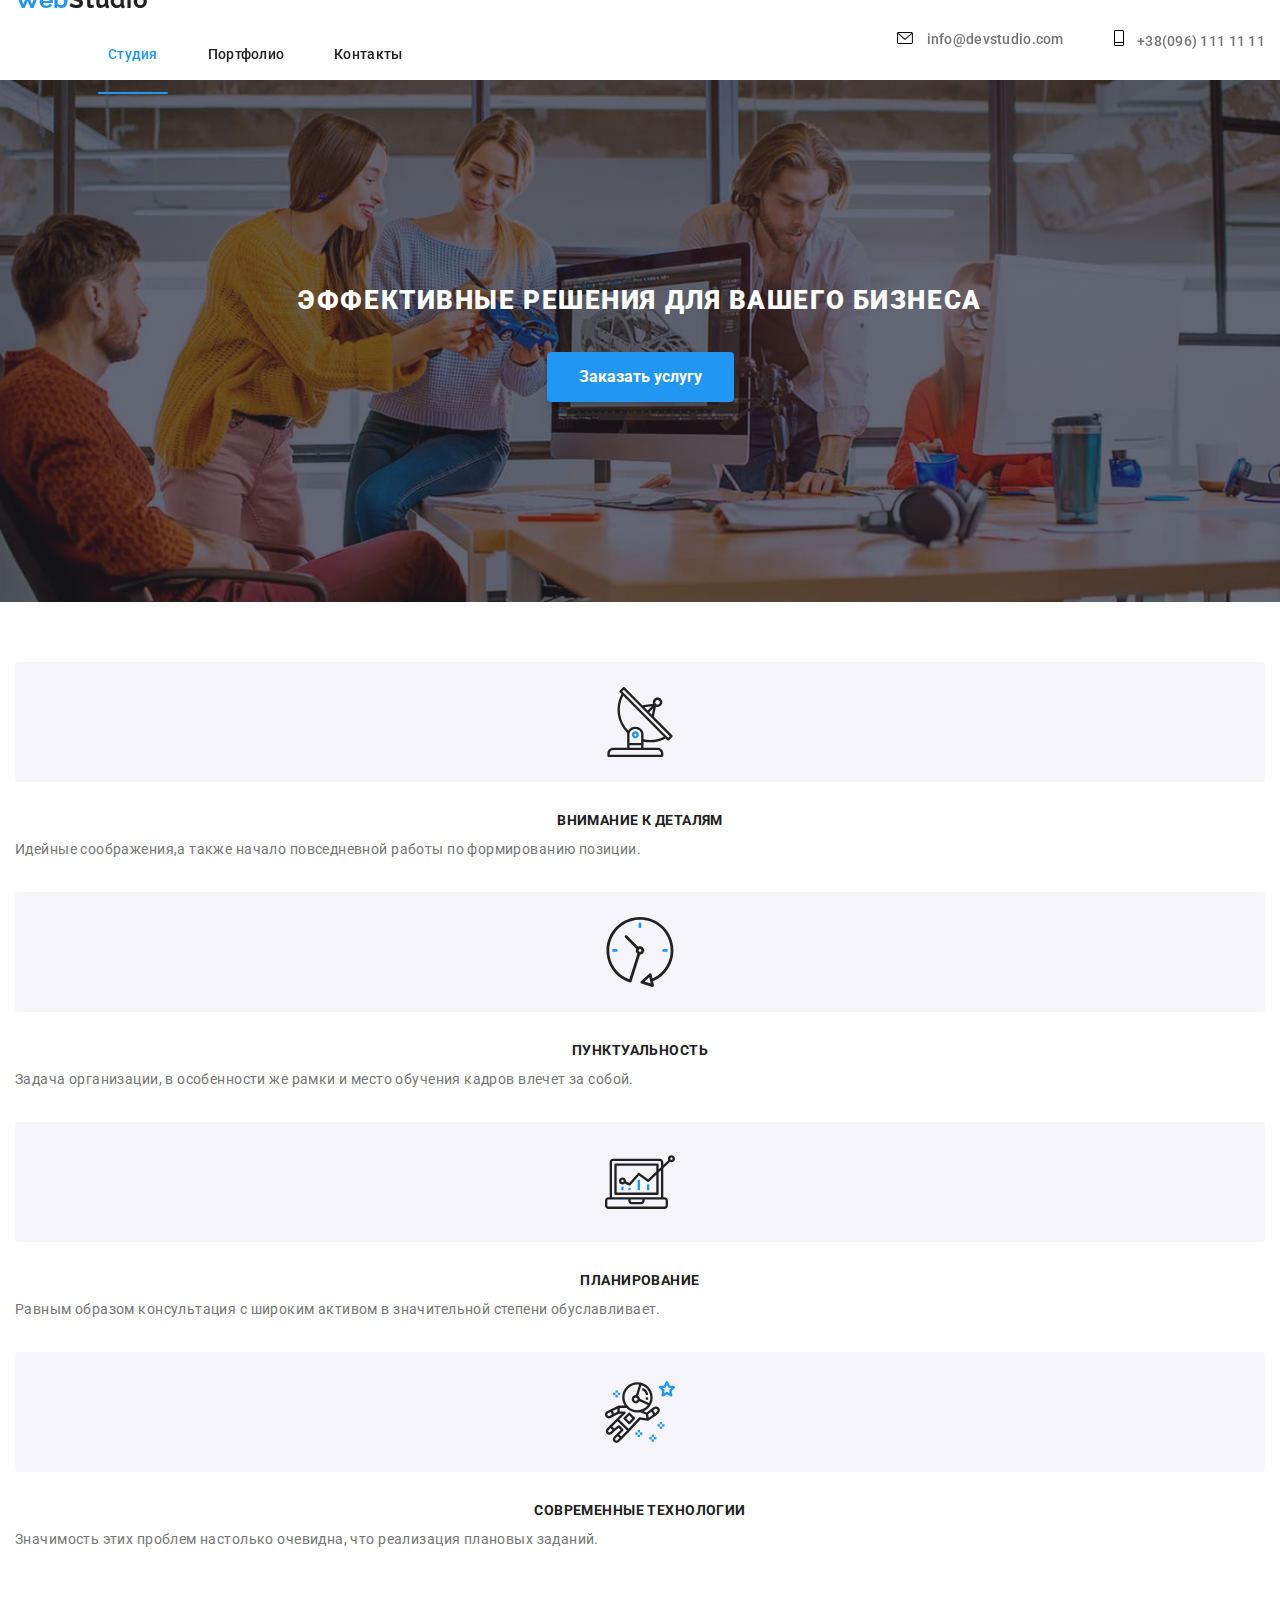
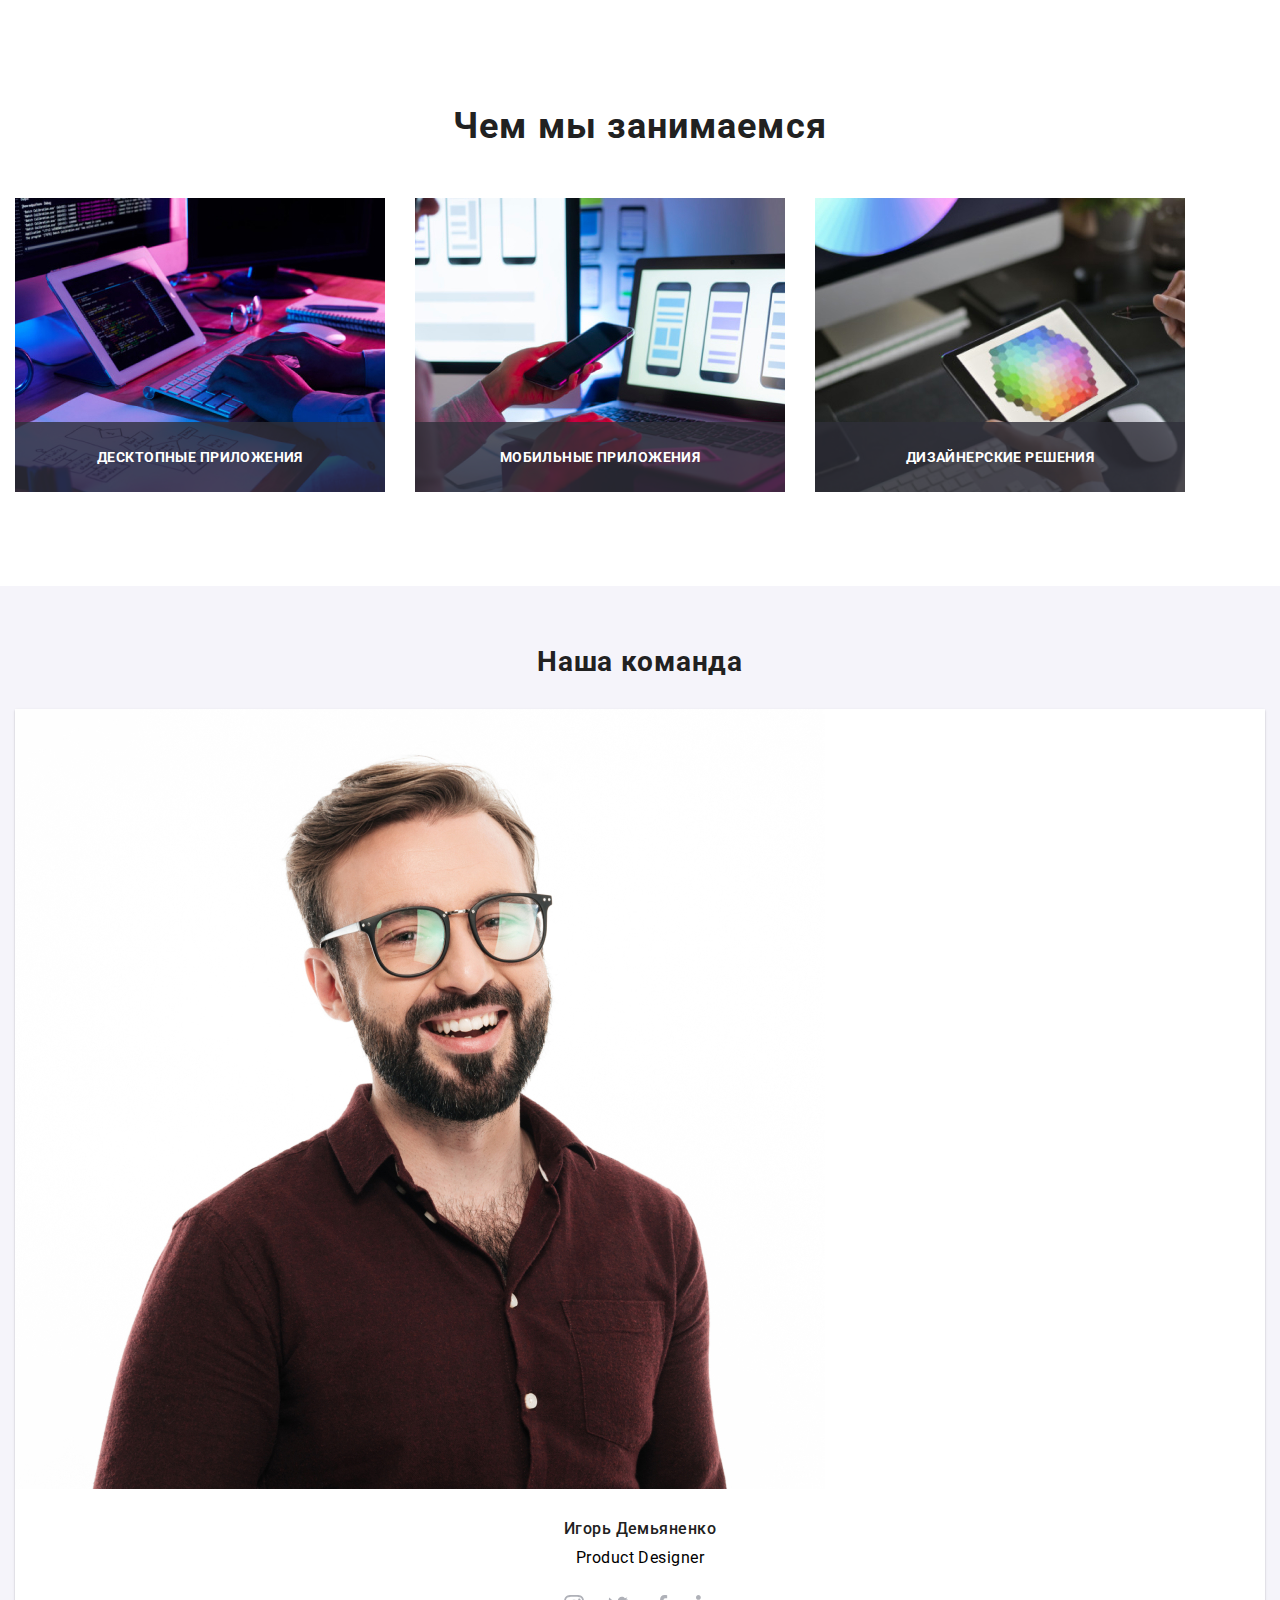
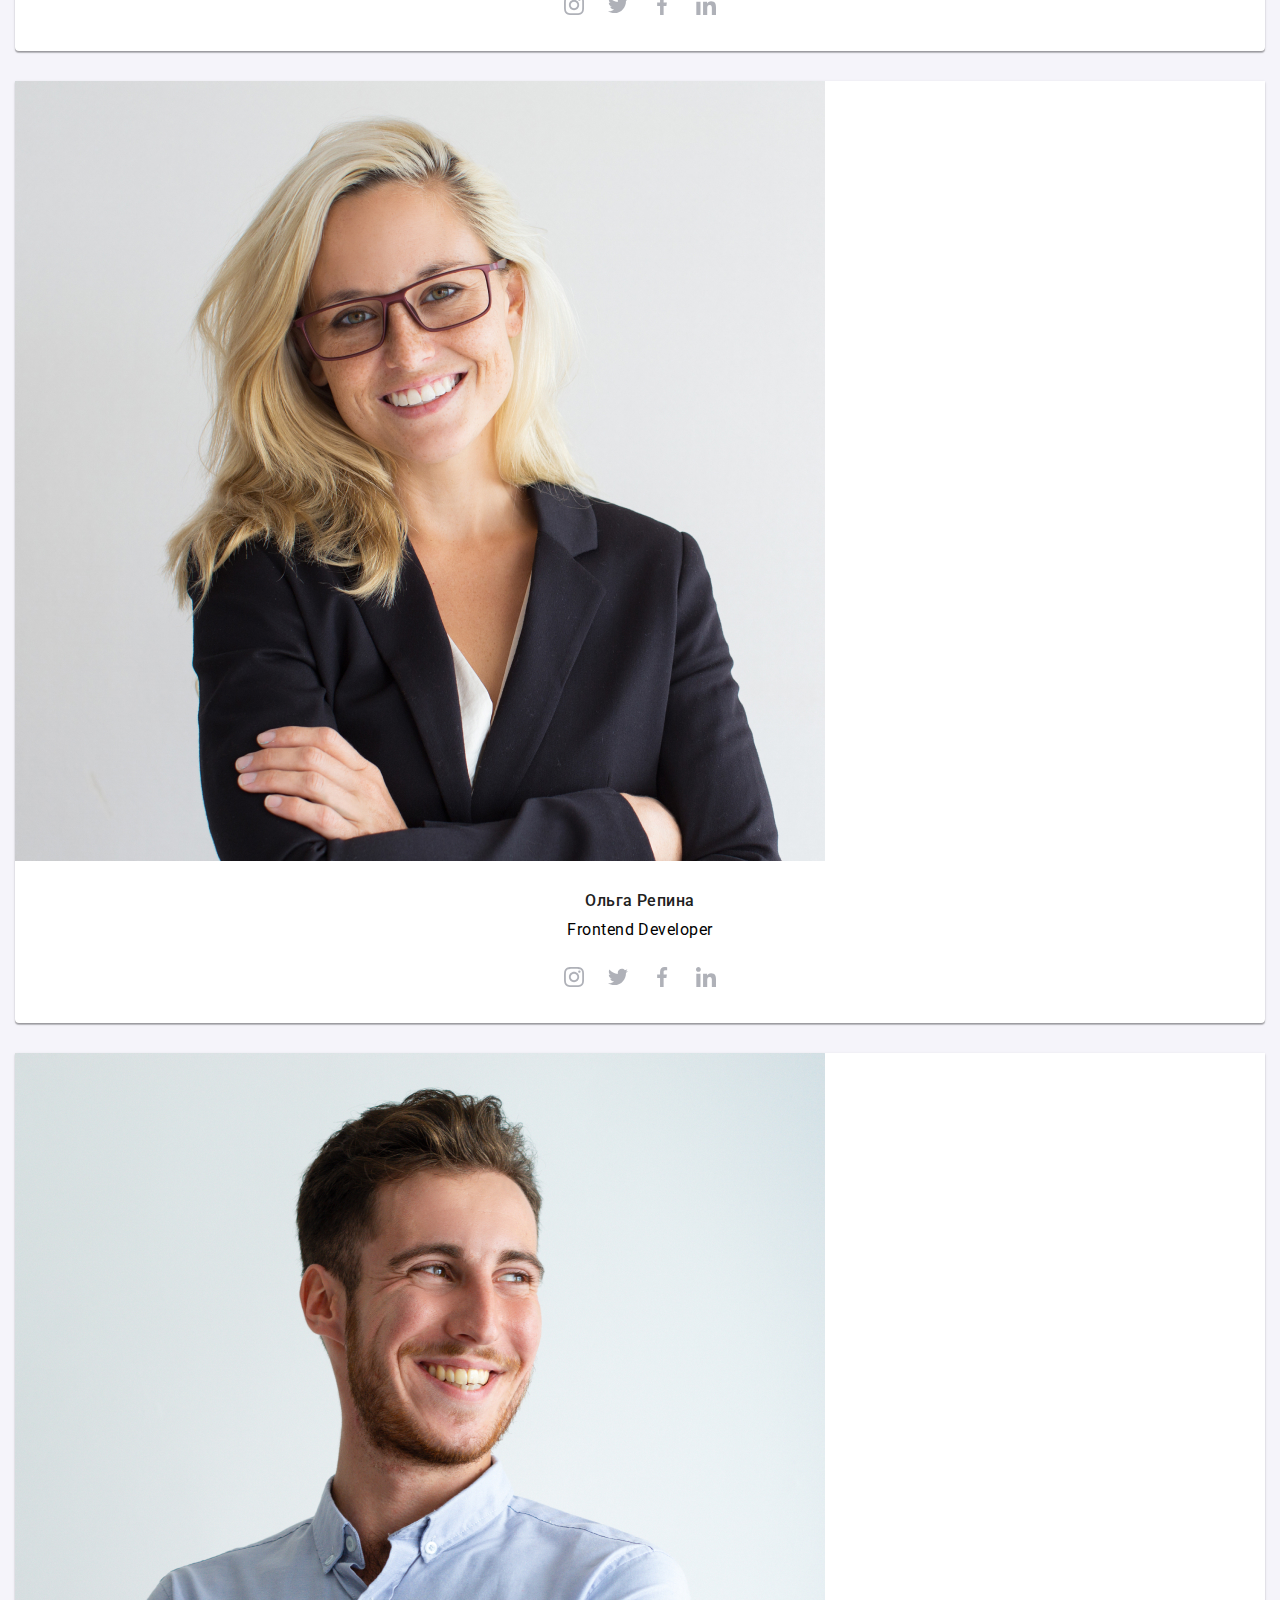
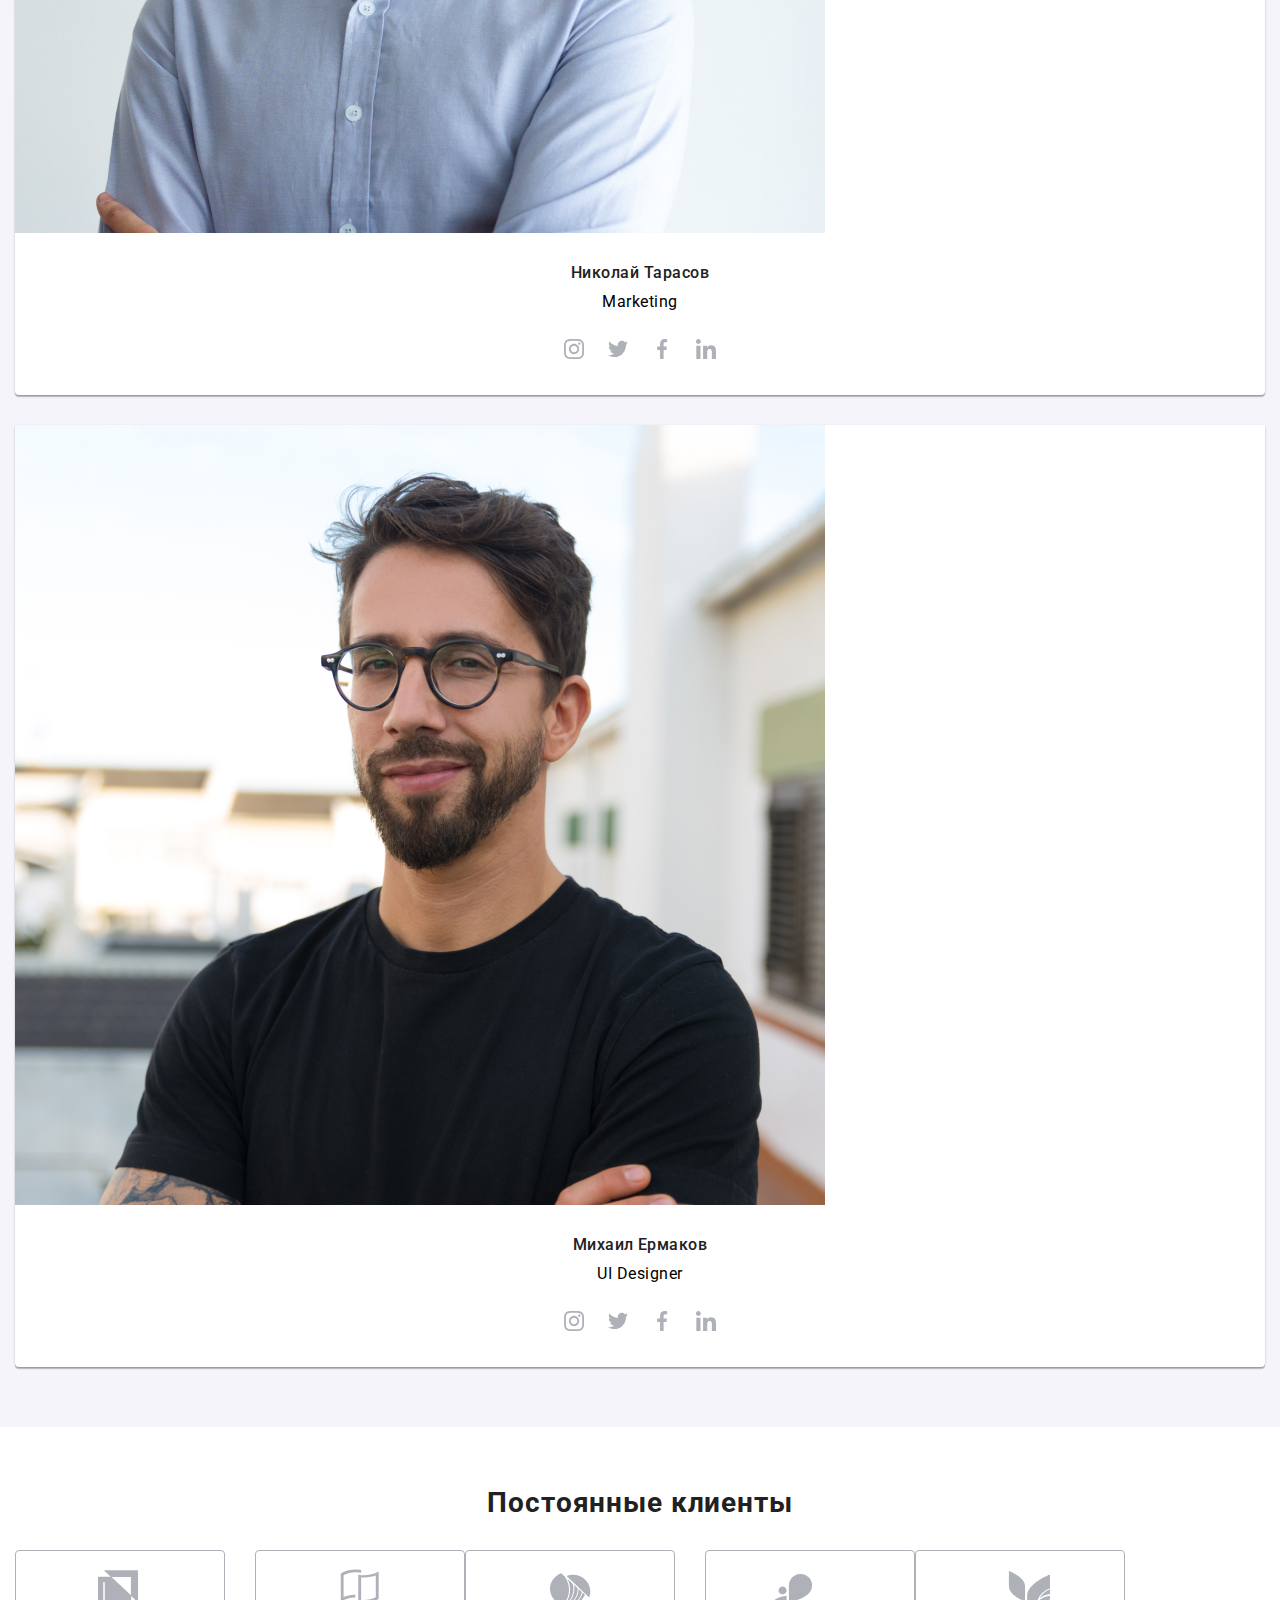
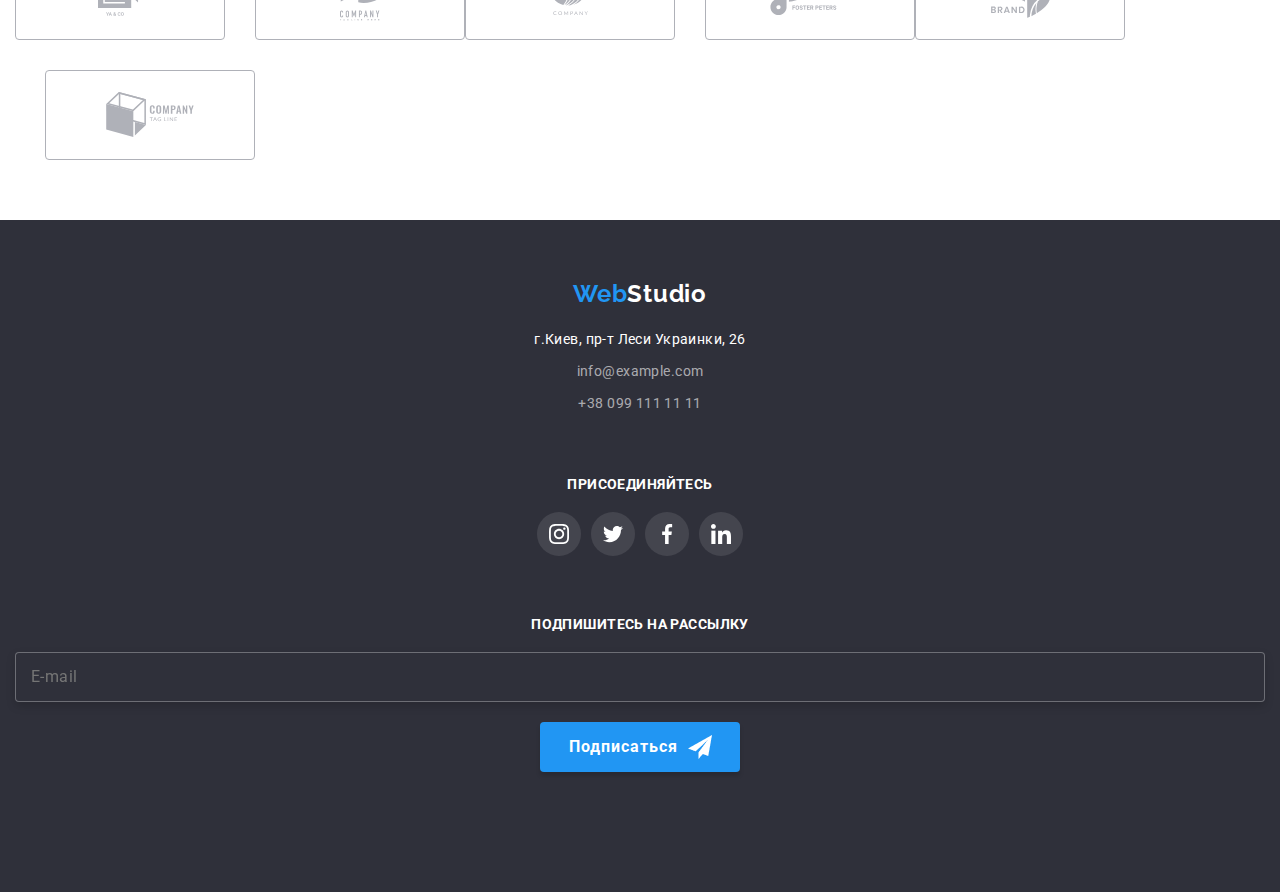
==== commit 179b6483: "mobile version ready without photo" ====
--- a/index.html
+++ b/index.html
@@ -63,7 +63,7 @@
         <button
           data-menu-button
           type="button"
-          class="navigation__mobile-menu is-open"
+          class="navigation__mobile-btn is-open"
         >
           <svg width="24" height="16">
             <use
@@ -77,7 +77,48 @@
             ></use>
           </svg>
         </button>
-        <div data-menu class="mobile-menu-container">Контент меню</div>
+        <div data-menu class="mobile-menu-container">
+          <ul class="mobile-menu-container-list is-open">
+            <li class="mobile-menu-container-item">
+              <a
+                href="#"
+                class="mobile-menu-container-link mobile-menu-container-link-action"
+                >Студия</a
+              >
+            </li>
+            <li class="mobile-menu-container-item">
+              <a href="./portfolio.html" class="mobile-menu-container-link"
+                >Портфолио</a
+              >
+            </li>
+            <li class="mobile-menu-container-item">
+              <a href="" class="mobile-menu-container-link">Контакты</a>
+            </li>
+          </ul>
+          <ul class="mobile-contacts is-open">
+            <li class="mobile-contacts-item">
+              <a href="mailto:info@devstudio.com" class="mobile-contacts-link">
+                <svg class="mobile-contacts-link-svg" width="16" height="12">
+                  <use href="./images/icons/mi.svg#icon-message"></use>
+                </svg>
+                info@devstudio.com</a
+              >
+            </li>
+            <li class="mobile-contacts-item">
+              <a href="tel:+380961112222" class="mobile-contacts-link">
+                <svg
+                  class="mobile-contacts-link-svg"
+                  width="10"
+                  height="15"
+                  class=""
+                >
+                  <use href="./images/icons/mi.svg#icon-iphone"></use>
+                </svg>
+                +38(096) 111 11 11</a
+              >
+            </li>
+          </ul>
+        </div>
       </div>
     </header>
     <main>
@@ -368,72 +409,60 @@
         <div class="container">
           <h2 class="customers-title">Постоянные клиенты</h2>
           <ul class="customers-list">
-            <div class="customers-item-container">
-              <li class="customers-item">
-                <a href="" class="customers-link">
-                  <svg class="customers-yaco">
-                    <use
-                      href="./images/icons/symbol-customers.svg#icon-customers-1"
-                    ></use>
-                  </svg>
-                </a>
-              </li>
-            </div>
-            <div class="customers-item-container">
-              <li class="customers-item">
-                <a href="" class="customers-link">
-                  <svg class="customers-tagline">
-                    <use
-                      href="./images/icons/symbol-customers.svg#icon-customers-2"
-                    ></use>
-                  </svg>
-                </a>
-              </li>
-            </div>
-            <div class="customers-item-container">
-              <li class="customers-item">
-                <a href="" class="customers-link">
-                  <svg class="customers-company">
-                    <use
-                      href="./images/icons/symbol-customers.svg#icon-customers-3"
-                    ></use>
-                  </svg>
-                </a>
-              </li>
-            </div>
-            <div class="customers-item-container">
-              <li class="customers-item">
-                <a href="" class="customers-link">
-                  <svg class="customers-foster">
-                    <use
-                      href="./images/icons/symbol-customers.svg#icon-customers-4"
-                    ></use>
-                  </svg>
-                </a>
-              </li>
-            </div>
-            <div class="customers-item-container">
-              <li class="customers-item">
-                <a href="" class="customers-link">
-                  <svg class="customers-brand">
-                    <use
-                      href="./images/icons/symbol-customers.svg#icon-customers-5"
-                    ></use>
-                  </svg>
-                </a>
-              </li>
-            </div>
-            <div class="customers-item-container">
-              <li class="customers-item">
-                <a href="" class="customers-link">
-                  <svg class="customers-companytagline">
-                    <use
-                      href="./images/icons/symbol-customers.svg#icon-customers-6"
-                    ></use>
-                  </svg>
-                </a>
-              </li>
-            </div>
+            <li class="customers-item">
+              <a href="" class="customers-link">
+                <svg class="customers-yaco">
+                  <use
+                    href="./images/icons/symbol-customers.svg#icon-customers-1"
+                  ></use>
+                </svg>
+              </a>
+            </li>
+            <li class="customers-item">
+              <a href="" class="customers-link">
+                <svg class="customers-tagline">
+                  <use
+                    href="./images/icons/symbol-customers.svg#icon-customers-2"
+                  ></use>
+                </svg>
+              </a>
+            </li>
+            <li class="customers-item">
+              <a href="" class="customers-link">
+                <svg class="customers-company">
+                  <use
+                    href="./images/icons/symbol-customers.svg#icon-customers-3"
+                  ></use>
+                </svg>
+              </a>
+            </li>
+            <li class="customers-item">
+              <a href="" class="customers-link">
+                <svg class="customers-foster">
+                  <use
+                    href="./images/icons/symbol-customers.svg#icon-customers-4"
+                  ></use>
+                </svg>
+              </a>
+            </li>
+            <li class="customers-item">
+              <a href="" class="customers-link">
+                <svg class="customers-brand">
+                  <use
+                    href="./images/icons/symbol-customers.svg#icon-customers-5"
+                  ></use>
+                </svg>
+              </a>
+            </li>
+            <li class="customers-item">
+              <a href="" class="customers-link">
+                <svg class="customers-companytagline">
+                  <use
+                    href="./images/icons/symbol-customers.svg#icon-customers-6"
+                  ></use>
+                </svg>
+              </a>
+            </li>
           </ul>
         </div>
       </section>
--- a/css/main.min.css
+++ b/css/main.min.css
@@ -1,2 +1,2 @@
-a{text-decoration:none;color:#212121}h1,h2,h3,h4,h5,h6,body,ul,li,p{padding:0;margin:0;list-style:none;border:none}img{display:block;max-width:100%;height:auto}.container{padding-left:15px;padding-right:15px;margin:0 auto}@media screen and (min-width: 768px){.container{width:768px}}@media screen and (min-width: 1200px){.container{width:1200px}}.logo-blue{font-family:"Raleway";font-style:normal;font-weight:bold;font-size:24px;line-height:1.166;letter-spacing:0.03em;color:#2196f3;text-align:center}.logo-black{font-family:"Raleway";font-style:normal;font-weight:700;font-size:24px;line-height:1.166;letter-spacing:0.03em;color:#212121}.logo-white{font-family:"Raleway";font-style:normal;font-weight:bold;font-size:24px;line-height:1.166;letter-spacing:0.03em;color:#fff}.page-header{position:relative}.navigation-list{margin-left:83px;display:flex}@media screen and (max-width: 480px){.navigation-list{display:none}}.navigation-item{padding-top:22px;padding-bottom:22px;position:relative}.navigation-link{font-family:"Roboto";font-style:normal;font-weight:500;font-size:14px;line-height:1.142;letter-spacing:0.02em;display:block;padding:10px}.navigation-item:not(:last-child){margin-right:30px}.navigation-link:hover::after,.navigation-link:focus:after{transform:scaleX(1)}.navigation-link:hover,.navigation-link:focus{color:#2196f3}.navigation-link::after{display:inline-block;content:"";width:100%;height:2px;background:#2196f3;border-radius:2px;position:absolute;left:0;bottom:0;transform:scaleX(0);transition:250ms cubic-bezier(0.4, 0, 0.2, 1)}@media screen and (max-width: 480px){.navigation__mobile-menu{width:40px;height:40px;background-color:#fff;border:none;outline:none}}.page-container{display:flex;align-items:center;justify-content:space-between}@media screen and (max-width: 480px){.page-container{min-height:60px}}@media screen and (min-width: 1200px){.page-container{height:80px}}.action-window{color:#2196f3}.action-window::before{display:inline-block;position:absolute;content:"";width:100%;height:2px;background:#2196f3;border-radius:2px;left:0;bottom:0;transform:scaleX(1);transition:250ms cubic-bezier(0.4, 0, 0.2, 1)}.navigation__mobile-menu .icon-menu{display:none}.navigation__mobile-menu.is-open .icon-close{display:none}.navigation__mobile-menu.is-open .icon-menu{display:block}.mobile-menu-container{display:none;position:absolute;top:100%;left:0;width:100%;height:453px;padding:20px;background-color:#fff;text-align:center}.mobile-menu-container.is-open{display:block}.contacts{display:flex}@media screen and (max-width: 480px){.contacts{display:none}}.contacts-link{font-family:"Roboto";font-style:normal;font-weight:500;font-size:14px;line-height:1.142;letter-spacing:0.02em;color:#757575;transition:250ms cubic-bezier(0.4, 0, 0.2, 1)}.contacts-email-margin{margin-right:50px}.contacts-link:hover{color:#2196f3}.contacts-link:hover .contacts-phone-svg{fill:#2196f3}.contacts-link:hover .contacts-email-svg{fill:#2196f3}.contacts-email-svg{width:16px;height:12px;margin-right:10px;transition:250ms cubic-bezier(0.4, 0, 0.2, 1)}.contacts-phone-svg{width:10px;height:16px;margin-right:10px;transition:250ms cubic-bezier(0.4, 0, 0.2, 1)}.hero{padding-bottom:118px;padding-top:118px;background-image:linear-gradient(rgba(47,48,58,0.4), rgba(47,48,58,0.4)),url("../images/background/hero_mobile.jpg");background-size:cover;background-repeat:no-repeat;background-position:center}@media screen and (min-width: 768px){.hero{padding-bottom:200px;padding-top:200px}}@media screen and (min-width: 1200px){.hero{padding-bottom:200px;padding-top:200px;background-image:linear-gradient(rgba(47,48,58,0.4), rgba(47,48,58,0.4)),url("../images/background/hero.jpg")}}.hero-title{font-family:Roboto;font-style:normal;font-weight:900;font-size:26px;line-height:1.615;text-align:center;letter-spacing:0.06em;text-transform:uppercase;color:#fff;margin:0 auto 30px}.hero-btn{font-family:"Roboto";font-style:normal;font-weight:bold;font-size:16px;line-height:1.875;background:#2196f3;box-shadow:0px 4px 4px rgba(0,0,0,0.15);border-radius:4px;color:#fff;padding:10px 32px;display:block;margin:0 auto;border:none;cursor:pointer}.qualities{padding-top:60px;padding-bottom:60px}.qualities-title{font-family:"Roboto";font-style:normal;font-weight:bold;font-size:14px;line-height:1.142;letter-spacing:0.03em;text-transform:uppercase;color:#212121;margin-bottom:10px}@media screen and (min-width: 480px){.qualities-title{text-align:center}}.qualities p{font-family:"Roboto";font-style:normal;font-weight:normal;font-size:14px;line-height:1.714;letter-spacing:0.03em;color:#757575}.qualities-item{width:450px}.qualities-item::before{display:block;content:"";height:120px;background-repeat:no-repeat;background-position:center;background-color:#f5f4fa;margin-bottom:30px;border-radius:4px}.qualities-item:not(:last-child){margin-bottom:30px}@media screen and (min-width: 1200px){.qualities-item:not(:last-child){margin-right:30px}}.icon-sattelite::before{background-image:url("../images/icons/qualities-1.svg")}.icon-clock::before{background-image:url("../images/icons/qualities-2.svg")}.icon-computer::before{background-image:url("../images/icons/qualities-3.svg")}.icon-astronaut::before{background-image:url("../images/icons/qualities-4.svg")}.our-occupation{padding-bottom:94px;padding-top:94px}@media screen and (max-width: 480px){.our-occupation{display:none}}.our-occupation-tittle{font-family:"Roboto";font-style:normal;font-weight:bold;font-size:36px;line-height:1.166;text-align:center;letter-spacing:0.03em;color:#212121;padding-bottom:50px}.our-occupation-list{display:flex;align-items:center}.our-occupation-item-container{position:relative}.our-occupation-item:not(:last-child){margin-right:30px}.our-occupation-item-text{position:absolute;font-family:"Roboto";font-style:normal;font-weight:bold;font-size:14px;line-height:16px;text-align:center;letter-spacing:0.03em;text-transform:uppercase;bottom:0;left:0;width:100%;height:70px;padding-top:27px;background-color:rgba(47,48,58,0.8);color:#ffffff}.our-team{padding-bottom:60px;padding-top:60px;background-color:#f5f4fa}.our-team-img{max-width:450px;max-height:460px}.our-team-list{display:flex;flex-direction:column}.our-team-item{background-color:#fff;box-shadow:0px 1px 3px rgba(0,0,0,0.12),0px 1px 1px rgba(0,0,0,0.14),0px 2px 1px rgba(0,0,0,0.2);border-radius:0px 0px 4px 4px}.our-team-item:not(:last-child){margin-bottom:30px}.our-team-title{font-family:"Roboto";font-style:normal;font-weight:bold;font-size:28px;line-height:1.178;text-align:center;letter-spacing:0.03em;color:#212121;margin-bottom:30px}.our-team-text{font-family:"Roboto";font-style:normal;font-weight:normal;font-size:16px;line-height:1.187;text-align:center;letter-spacing:0.03em;color:var(--text-p);margin-bottom:16px;margin-top:10px}.our-team-list-title{font-family:"Roboto";font-style:normal;font-weight:500;font-size:16px;line-height:1.187;text-align:center;letter-spacing:0.03em;color:#212121}.our-team-description-container{padding-top:30px;padding-bottom:24px}.our-team-social{display:flex;justify-content:center}.our-team-social-item{cursor:pointer}.our-team-social-link{display:flex;align-items:center;justify-content:center;width:44px;height:44px;border-radius:50%;transition:250ms cubic-bezier 0.4,0,0.2,1}.our-team-social-link:hover{background-color:#2196f3}.our-team-social-link:hover .our-team-social-svg{fill:white}.our-team-social-svg{width:20px;height:20px;fill:#afb1b8}.customers{padding-top:60px;padding-bottom:60px}.customers-title{font-family:"Roboto";font-style:normal;font-weight:bold;font-size:28px;line-height:1.178;text-align:center;letter-spacing:0.03em;color:#212121;margin-bottom:30px}.customers-list{display:flex;flex-wrap:wrap}.customers-item{width:210px;height:90px;cursor:pointer;border-radius:4px;border:1px solid #afb1b8;transition:250ms cubic-bezier(0.4, 0, 0.2, 1)}.customers-item-container:hover li{border:1px solid #2196f3;box-sizing:border-box;border-radius:4px}.customers-item-container:nth-child(2n){margin-left:30px}.customers-item-container:not(:nth-last-child(-n+2)){margin-bottom:30px}.customers-item-container:hover svg{fill:#2196f3}.customers-link{display:flex;align-items:center;justify-content:center;width:100%;height:100%;fill:#afb1b8}.customers-yaco{width:44.27px;height:49.23px;transition:250ms cubic-bezier(0.4, 0, 0.2, 1)}.customers-tagline{width:40px;height:52px;transition:250ms cubic-bezier(0.4, 0, 0.2, 1)}.customers-company{width:41px;height:42.6px;transition:250ms cubic-bezier(0.4, 0, 0.2, 1)}.customers-foster{width:79.66px;height:42.02px;transition:250ms cubic-bezier(0.4, 0, 0.2, 1)}.customers-brand{width:59px;height:47px;transition:250ms cubic-bezier(0.4, 0, 0.2, 1)}.customers-companytagline{width:88.48px;height:45.44px;transition:250ms cubic-bezier(0.4, 0, 0.2, 1)}.footer{background-color:#2f303a;padding-bottom:60px;padding-top:60px}.footer-container{display:flex;flex-direction:column;align-items:center}.footer-logo-container{display:flex;flex-direction:column;align-items:center;margin-bottom:20px}.footer-list{display:flex;flex-direction:column;align-items:center}.footer-link{font-family:"Roboto";font-style:normal;font-weight:normal;font-size:14px;line-height:1.714;letter-spacing:0.03em;color:rgba(255,255,255,0.6)}.footer-item:not(:last-child){margin-bottom:8px}.footer-adress{font-family:"Roboto";font-style:normal;font-weight:normal;font-size:14px;line-height:1.714;letter-spacing:0.03em;color:#fff}.footer-social{margin-top:60px}.footer-social-title{font-family:"Roboto";font-style:normal;font-weight:bold;font-size:14px;line-height:16px;letter-spacing:0.03em;text-transform:uppercase;color:#fff;display:flex;flex-direction:column;align-items:center;margin-bottom:20px}.footer-social-list{display:flex}.footer-social-item{height:44px;width:44px;background-color:rgba(255,255,255,0.1);background-repeat:no-repeat;border-radius:50%;background-position:center;cursor:pointer;transition:250ms cubic-bezier(0.4, 0, 0.2, 1)}.footer-social-item:hover{background-color:#2196f3}.footer-social-item:not(:last-child){margin-right:10px}.footer-social-instagram{background-image:url("../images/icons/footer-1.svg")}.footer-social-twitter{background-image:url("../images/icons/footer-2.svg")}.footer-social-facebook{background-image:url("../images/icons/footer-3.svg")}.footer-social-linkedin{background-image:url("../images/icons/footer-4.svg")}.footer-mail{margin-top:60px}.footer-mail-input{font-family:"Roboto";font-style:normal;font-weight:normal;font-size:16px;line-height:20px;display:flex;align-items:center;letter-spacing:0.03em;color:rgba(255,255,255,0.6);border:1px solid rgba(255,255,255,0.3);box-sizing:border-box;filter:drop-shadow(0px 4px 4px rgba(0,0,0,0.15));border-radius:4px;margin-top:20px;width:450px;height:50px;padding:16px 15px;background:#2f303a}.footer-mail-btn{font-family:"Roboto";font-style:normal;font-weight:bold;font-size:16px;line-height:1.875;letter-spacing:0.06em;width:200px;color:#fff;background:#2196f3;box-shadow:0px 4px 4px rgba(0,0,0,0.15);border-radius:4px;padding:10px 62px 10px 29px;display:block;margin:20px auto 60px;border:none;background-image:url("../images/plane.png");background-repeat:no-repeat;background-position:center right 28px;cursor:pointer}.backdrop{position:fixed;top:0;left:0;width:100%;height:100%;background-color:rgba(0,0,0,0.2)}.is-hidden{opacity:0;pointer-events:none}.modal{position:absolute;top:50%;left:50%;transform:translate(-50%, -50%);min-width:528px;min-height:581px;padding:40px;background-color:#ffffff;box-shadow:0px 1px 3px rgba(0,0,0,0.12),0px 1px 1px rgba(0,0,0,0.14),0px 2px 1px rgba(0,0,0,0.2);border-radius:4px}.modal-title{font-family:"Roboto";font-style:normal;font-weight:bold;font-size:20px;line-height:1.15;text-align:center;letter-spacing:0.03em;color:#212121;margin-bottom:2px}.modal-form{width:448px;margin-left:auto;margin-right:auto}.modal-form-item{display:flex;flex-direction:column}.modal-form-label{font-family:"Roboto";font-style:normal;font-weight:normal;font-size:12px;line-height:1.166;letter-spacing:0.01em;color:#757575;margin-bottom:4px;margin-top:10px}.modal-input{height:40px;width:100%;border-radius:4px;border:1px solid rgba(33,33,33,0.2);padding-left:42px;outline:none;transition:250ms cubic-bezier(0.4, 0, 0.2, 1)}.modal-area{border:1px solid rgba(33,33,33,0.2);border-radius:4px;width:100%;height:120px;resize:none;padding:12px 16px;margin-bottom:25px;font-family:"Roboto";font-style:normal;font-weight:normal;font-size:12px;line-height:1.166;letter-spacing:0.01em;color:rgba(117,117,117,0.5)}.modal-sbm-btn{font-family:"Roboto";font-style:normal;font-weight:bold;font-size:16px;line-height:1.875;display:flex;align-items:center;text-align:center;letter-spacing:0.06em;color:#ffffff;padding:10px 55px 10px 56px;background:#2196f3;box-shadow:0px 4px 4px rgba(0,0,0,0.15);border-radius:4px;cursor:pointer;margin:0 auto;margin-top:30px}.close-btn{position:absolute;top:8px;right:8px;width:30px;height:30px;border-radius:50%;display:flex;align-items:center;justify-content:center;cursor:pointer;background-color:#fff;border:1px solid rgba(0,0,0,0.1)}.close-btn-svg{width:11px;height:11px;transition:250ms cubic-bezier(0.4, 0, 0.2, 1)}.close-btn:hover .close-btn-svg{fill:#2196f3}.modal-checkbox{position:relative}.modal-checkbox-input:checked ~ .modal-checkbox-label::before{background-image:url("../images/choise.png")}.modal-checkbox-span{color:#2196f3;text-decoration:underline}.modal-checkbox-label{font-family:"Roboto";font-style:normal;font-weight:normal;font-size:14px;line-height:1.714;letter-spacing:0.03em;color:#757575;margin-left:25px}.modal-checkbox-label::before{content:"";display:inline-block;width:20px;height:20px;background-image:url("../images/checkbox.png");background-repeat:no-repeat;margin-right:9px;position:absolute;top:4px;left:0}.modal-checkbox-input{-webkit-appearance:none;-moz-appearance:none;appearance:none;position:absolute}.modal-input:focus,.modal-input:hover{border:1px solid #2196f3}.modal-input:focus ~ .modal-input-svg,.modal-input:hover ~ .modal-input-svg{fill:#2196f3}.modal-input-svg{width:12px;height:12px;position:absolute;top:50%;left:15px;transform:translateY(-50%);outline:none;transition:250ms cubic-bezier(0.4, 0, 0.2, 1)}.modal-area{outline:none}.modal-area:focus{border:1px solid #2196f3}.svg-input-container{position:relative}
+a{text-decoration:none;color:#212121}h1,h2,h3,h4,h5,h6,body,ul,li,p{padding:0;margin:0;list-style:none;border:none}img{display:block;max-width:100%;height:auto}.container{padding-left:15px;padding-right:15px;margin:0 auto}@media screen and (min-width: 320px) and (max-width: 767px){.container{width:100%;max-width:480px}}.logo-blue{font-family:"Raleway";font-style:normal;font-weight:bold;font-size:24px;line-height:1.166;letter-spacing:0.03em;color:#2196f3;text-align:center}.logo-black{font-family:"Raleway";font-style:normal;font-weight:700;font-size:24px;line-height:1.166;letter-spacing:0.03em;color:#212121}.logo-white{font-family:"Raleway";font-style:normal;font-weight:bold;font-size:24px;line-height:1.166;letter-spacing:0.03em;color:#fff}.page-header{position:relative;z-index:100}.navigation-list{margin-left:83px;display:flex}@media screen and (min-width: 320px) and (max-width: 767px){.navigation-list{display:none}}.navigation-item{padding-top:22px;padding-bottom:22px;position:relative}.navigation-link{font-family:"Roboto";font-style:normal;font-weight:500;font-size:14px;line-height:1.142;letter-spacing:0.02em;display:block;padding:10px}.navigation-item:not(:last-child){margin-right:30px}.navigation-link:hover::after,.navigation-link:focus:after{transform:scaleX(1)}.navigation-link:hover,.navigation-link:focus{color:#2196f3}.navigation-link::after{display:inline-block;content:"";width:100%;height:2px;background:#2196f3;border-radius:2px;position:absolute;left:0;bottom:0;transform:scaleX(0);transition:250ms cubic-bezier(0.4, 0, 0.2, 1)}@media screen and (min-width: 320px) and (max-width: 767px){.navigation__mobile-btn{width:40px;height:40px;background-color:#fff;border:none;outline:none}}@media screen and (min-width: 768px){.navigation__mobile-btn{display:none}}.page-container{display:flex;align-items:center;justify-content:space-between}@media screen and (min-width: 320px) and (max-width: 767px){.page-container{height:60px;border-bottom:1px solid #ececec}}@media screen and (min-width: 768px){.page-container{height:80px}}.action-window{color:#2196f3}.action-window::before{display:inline-block;position:absolute;content:"";width:100%;height:2px;background:#2196f3;border-radius:2px;left:0;bottom:0;transform:scaleX(1);transition:250ms cubic-bezier(0.4, 0, 0.2, 1)}.navigation__mobile-btn .icon-menu{display:none}.navigation__mobile-btn.is-open .icon-close{display:none}.navigation__mobile-btn.is-open .icon-menu{display:block}.mobile-menu-container{display:none;position:absolute;top:100%;left:0;width:100%;height:453px;background-color:#fff;text-align:center;padding:60px 0;box-shadow:0px 4px 8px rgba(0,0,0,0.04),0px 2px 4px rgba(0,0,0,0.08),0px 1px 3px rgba(0,0,0,0.16)}.mobile-menu-container.is-open{display:block}.mobile-menu-container-item{position:relative}.mobile-menu-container-link{font-family:"Roboto";font-style:normal;font-weight:500;font-size:18px;line-height:1.166;letter-spacing:0.02em;display:block;padding:10px}.mobile-menu-container-item:not(:last-child){margin-bottom:30px}.mobile-menu-container-link:hover::after,.mobile-menu-container-link:focus:after{transform:scaleX(0.2)}.mobile-menu-container-link:hover,.mobile-menu-container-link:focus{color:#2196f3}.mobile-menu-container-link::after{display:inline-block;content:"";width:100%;height:2px;background:#2196f3;border-radius:2px;position:absolute;left:0;bottom:0;transform:scaleX(0);transition:250ms cubic-bezier(0.4, 0, 0.2, 1)}.mobile-menu-container-link-action{color:#2196f3}.mobile-menu-container-link-action::before{display:inline-block;position:absolute;content:"";width:100%;height:2px;background:#2196f3;border-radius:2px;left:0;bottom:0;transform:scaleX(0.2);transition:250ms cubic-bezier(0.4, 0, 0.2, 1)}.contacts{display:flex}@media screen and (min-width: 320px) and (max-width: 767px){.contacts{display:none}}.contacts-link{font-family:"Roboto";font-style:normal;font-weight:500;font-size:14px;line-height:1.142;letter-spacing:0.02em;color:#757575;transition:250ms cubic-bezier(0.4, 0, 0.2, 1)}.contacts-email-margin{margin-right:50px}.contacts-link:hover{color:#2196f3}.contacts-link:hover .contacts-phone-svg{fill:#2196f3}.contacts-link:hover .contacts-email-svg{fill:#2196f3}.contacts-email-svg{width:16px;height:12px;margin-right:10px;transition:250ms cubic-bezier(0.4, 0, 0.2, 1)}.contacts-phone-svg{width:10px;height:16px;margin-right:10px;transition:250ms cubic-bezier(0.4, 0, 0.2, 1)}.mobile-contacts{margin-top:60px}.mobile-contacts-link{font-family:"Roboto";font-style:normal;font-weight:500;font-size:18px;line-height:1.166;letter-spacing:0.02em;color:#757575;transition:250ms cubic-bezier(0.4, 0, 0.2, 1)}.mobile-contacts-link:hover{color:#2196f3}.mobile-contacts-link:hover .mobile-contacts-link-svg{fill:#2196f3}.mobile-contacts-item:not(:last-child){margin-bottom:16px}.hero{padding-bottom:118px;padding-top:118px;background-image:linear-gradient(rgba(47,48,58,0.4), rgba(47,48,58,0.4)),url("../images/background/hero_mobile.jpg");background-size:cover;background-repeat:no-repeat;background-position:center}@media screen and (min-width: 768px){.hero{padding-bottom:200px;padding-top:200px}}@media screen and (min-width: 1200px){.hero{padding-bottom:200px;padding-top:200px;background-image:linear-gradient(rgba(47,48,58,0.4), rgba(47,48,58,0.4)),url("../images/background/hero.jpg")}}.hero-title{font-family:Roboto;font-style:normal;font-weight:900;font-size:26px;line-height:1.615;text-align:center;letter-spacing:0.06em;text-transform:uppercase;color:#fff;margin:0 auto 30px}.hero-btn{font-family:"Roboto";font-style:normal;font-weight:bold;font-size:16px;line-height:1.875;background:#2196f3;box-shadow:0px 4px 4px rgba(0,0,0,0.15);border-radius:4px;color:#fff;padding:10px 32px;display:block;margin:0 auto;border:none;cursor:pointer}.qualities{padding-top:60px;padding-bottom:60px}.qualities-title{font-family:"Roboto";font-style:normal;font-weight:bold;font-size:14px;line-height:1.142;letter-spacing:0.03em;text-transform:uppercase;color:#212121;margin-bottom:10px}@media screen and (min-width: 480px){.qualities-title{text-align:center}}.qualities p{font-family:"Roboto";font-style:normal;font-weight:normal;font-size:14px;line-height:1.714;letter-spacing:0.03em;color:#757575}.qualities-item{width:100%}.qualities-item::before{display:block;content:"";height:120px;background-repeat:no-repeat;background-position:center;background-color:#f5f4fa;margin-bottom:30px;border-radius:4px}.qualities-item:not(:last-child){margin-bottom:30px}@media screen and (min-width: 1200px){.qualities-item:not(:last-child){margin-right:30px}}.icon-sattelite::before{background-image:url("../images/icons/qualities-1.svg")}.icon-clock::before{background-image:url("../images/icons/qualities-2.svg")}.icon-computer::before{background-image:url("../images/icons/qualities-3.svg")}.icon-astronaut::before{background-image:url("../images/icons/qualities-4.svg")}.our-occupation{padding-bottom:94px;padding-top:94px}@media screen and (max-width: 480px){.our-occupation{display:none}}.our-occupation-tittle{font-family:"Roboto";font-style:normal;font-weight:bold;font-size:36px;line-height:1.166;text-align:center;letter-spacing:0.03em;color:#212121;padding-bottom:50px}.our-occupation-list{display:flex;align-items:center}.our-occupation-item-container{position:relative}.our-occupation-item:not(:last-child){margin-right:30px}.our-occupation-item-text{position:absolute;font-family:"Roboto";font-style:normal;font-weight:bold;font-size:14px;line-height:16px;text-align:center;letter-spacing:0.03em;text-transform:uppercase;bottom:0;left:0;width:100%;height:70px;padding-top:27px;background-color:rgba(47,48,58,0.8);color:#ffffff}.our-team{padding-bottom:60px;padding-top:60px;background-color:#f5f4fa}.our-team-img{max-width:100%}.our-team-list{display:flex;flex-direction:column}.our-team-item{background-color:#fff;box-shadow:0px 1px 3px rgba(0,0,0,0.12),0px 1px 1px rgba(0,0,0,0.14),0px 2px 1px rgba(0,0,0,0.2);border-radius:0px 0px 4px 4px}.our-team-item:not(:last-child){margin-bottom:30px}.our-team-title{font-family:"Roboto";font-style:normal;font-weight:bold;font-size:28px;line-height:1.178;text-align:center;letter-spacing:0.03em;color:#212121;margin-bottom:30px}.our-team-text{font-family:"Roboto";font-style:normal;font-weight:normal;font-size:16px;line-height:1.187;text-align:center;letter-spacing:0.03em;color:var(--text-p);margin-bottom:16px;margin-top:10px}.our-team-list-title{font-family:"Roboto";font-style:normal;font-weight:500;font-size:16px;line-height:1.187;text-align:center;letter-spacing:0.03em;color:#212121}.our-team-description-container{padding-top:30px;padding-bottom:24px}.our-team-social{display:flex;justify-content:center}.our-team-social-item{cursor:pointer}.our-team-social-link{display:flex;align-items:center;justify-content:center;width:44px;height:44px;border-radius:50%;transition:250ms cubic-bezier 0.4,0,0.2,1}.our-team-social-link:hover{background-color:#2196f3}.our-team-social-link:hover .our-team-social-svg{fill:white}.our-team-social-svg{width:20px;height:20px;fill:#afb1b8}.customers{padding-top:60px;padding-bottom:60px}.customers-title{font-family:"Roboto";font-style:normal;font-weight:bold;font-size:28px;line-height:1.178;text-align:center;letter-spacing:0.03em;color:#212121;margin-bottom:30px}.customers-list{display:flex;flex-wrap:wrap}.customers-item:nth-child(2n){margin-left:30px}.customers-item:not(:nth-last-child(-n+2)){margin-bottom:30px}.customers-item{width:210px;height:90px;cursor:pointer;border-radius:4px;border:1px solid #afb1b8;transition:250ms cubic-bezier(0.4, 0, 0.2, 1)}@media screen and (max-width: 479px){.customers-item{width:44%}}.customers-item-container:hover li{border:1px solid #2196f3;box-sizing:border-box;border-radius:4px}.customers-item-container:hover svg{fill:#2196f3}.customers-link{display:flex;align-items:center;justify-content:center;width:100%;height:100%;fill:#afb1b8}.customers-yaco{width:44.27px;height:49.23px;transition:250ms cubic-bezier(0.4, 0, 0.2, 1)}.customers-tagline{width:40px;height:52px;transition:250ms cubic-bezier(0.4, 0, 0.2, 1)}.customers-company{width:41px;height:42.6px;transition:250ms cubic-bezier(0.4, 0, 0.2, 1)}.customers-foster{width:79.66px;height:42.02px;transition:250ms cubic-bezier(0.4, 0, 0.2, 1)}.customers-brand{width:59px;height:47px;transition:250ms cubic-bezier(0.4, 0, 0.2, 1)}.customers-companytagline{width:88.48px;height:45.44px;transition:250ms cubic-bezier(0.4, 0, 0.2, 1)}.footer{background-color:#2f303a;padding-bottom:60px;padding-top:60px}.footer-container{display:flex;flex-direction:column;align-items:center}.footer-logo-container{display:flex;flex-direction:column;align-items:center;margin-bottom:20px}.footer-list{display:flex;flex-direction:column;align-items:center}.footer-link{font-family:"Roboto";font-style:normal;font-weight:normal;font-size:14px;line-height:1.714;letter-spacing:0.03em;color:rgba(255,255,255,0.6)}.footer-item:not(:last-child){margin-bottom:8px}.footer-adress{font-family:"Roboto";font-style:normal;font-weight:normal;font-size:14px;line-height:1.714;letter-spacing:0.03em;color:#fff}.footer-social{margin-top:60px}.footer-social-title{font-family:"Roboto";font-style:normal;font-weight:bold;font-size:14px;line-height:16px;letter-spacing:0.03em;text-transform:uppercase;color:#fff;display:flex;flex-direction:column;align-items:center;margin-bottom:20px}.footer-social-list{display:flex}.footer-social-item{height:44px;width:44px;background-color:rgba(255,255,255,0.1);background-repeat:no-repeat;border-radius:50%;background-position:center;cursor:pointer;transition:250ms cubic-bezier(0.4, 0, 0.2, 1)}.footer-social-item:hover{background-color:#2196f3}.footer-social-item:not(:last-child){margin-right:10px}.footer-social-instagram{background-image:url("../images/icons/footer-1.svg")}.footer-social-twitter{background-image:url("../images/icons/footer-2.svg")}.footer-social-facebook{background-image:url("../images/icons/footer-3.svg")}.footer-social-linkedin{background-image:url("../images/icons/footer-4.svg")}.footer-mail{margin-top:60px;width:100%}.footer-mail-input{font-family:"Roboto";font-style:normal;font-weight:normal;font-size:16px;line-height:20px;display:flex;align-items:center;letter-spacing:0.03em;color:rgba(255,255,255,0.6);border:1px solid rgba(255,255,255,0.3);box-sizing:border-box;filter:drop-shadow(0px 4px 4px rgba(0,0,0,0.15));border-radius:4px;margin-top:20px;width:100%;height:50px;padding:16px 15px;background:#2f303a}.footer-mail-btn{font-family:"Roboto";font-style:normal;font-weight:bold;font-size:16px;line-height:1.875;letter-spacing:0.06em;width:200px;color:#fff;background:#2196f3;box-shadow:0px 4px 4px rgba(0,0,0,0.15);border-radius:4px;padding:10px 62px 10px 29px;display:block;margin:20px auto 60px;border:none;background-image:url("../images/plane.png");background-repeat:no-repeat;background-position:center right 28px;cursor:pointer}.backdrop{position:fixed;top:0;left:0;width:100%;height:100%;background-color:rgba(0,0,0,0.2);overflow:scroll}.is-hidden{opacity:0;pointer-events:none}.modal{position:absolute;top:93px;left:50%;transform:translate(-50%, 0);min-width:95%;padding:40px;background-color:#ffffff;box-shadow:0px 1px 3px rgba(0,0,0,0.12),0px 1px 1px rgba(0,0,0,0.14),0px 2px 1px rgba(0,0,0,0.2);border-radius:4px}.modal-title{font-family:"Roboto";font-style:normal;font-weight:bold;font-size:20px;line-height:1.5;text-align:center;letter-spacing:0.03em;color:#212121;margin-bottom:12px}.modal-form{width:100%;margin-left:auto;margin-right:auto}.modal-form-item{display:flex;flex-direction:column}.modal-form-label{font-family:"Roboto";font-style:normal;font-weight:normal;font-size:12px;line-height:1.166;letter-spacing:0.01em;color:#757575;margin-bottom:4px;margin-top:10px}.modal-input{height:40px;width:100%;border-radius:4px;border:1px solid rgba(33,33,33,0.2);padding-left:42px;outline:none;transition:250ms cubic-bezier(0.4, 0, 0.2, 1)}.modal-area{border:1px solid rgba(33,33,33,0.2);border-radius:4px;width:100%;height:120px;resize:none;padding:12px 16px;margin-bottom:20px;font-family:"Roboto";font-style:normal;font-weight:normal;font-size:12px;line-height:1.166;letter-spacing:0.01em;color:rgba(117,117,117,0.5)}.modal-sbm-btn{font-family:"Roboto";font-style:normal;font-weight:bold;font-size:16px;line-height:1.875;letter-spacing:0.06em;color:#ffffff;display:flex;align-items:center;text-align:center;padding:10px 55px 10px 56px;background:#2196f3;box-shadow:0px 4px 4px rgba(0,0,0,0.15);border-radius:4px;cursor:pointer;margin:0 auto;margin-top:30px}.close-btn{position:absolute;top:8px;right:8px;width:30px;height:30px;border-radius:50%;display:flex;align-items:center;justify-content:center;cursor:pointer;background-color:#fff;border:1px solid rgba(0,0,0,0.1)}.close-btn-svg{width:11px;height:11px;transition:250ms cubic-bezier(0.4, 0, 0.2, 1)}.close-btn:hover .close-btn-svg{fill:#2196f3}.modal-checkbox{position:relative}.modal-checkbox-input:checked ~ .modal-checkbox-label::before{background-image:url("../images/choise.png")}.modal-checkbox-span{color:#2196f3;text-decoration:underline}.modal-checkbox-label{font-family:"Roboto";font-style:normal;font-weight:normal;font-size:12px;line-height:1.166;letter-spacing:0.03em;color:#757575;margin-left:18px}.modal-checkbox-label::before{content:"";display:inline-block;width:16px;height:15px;background-image:url("../images/checkbox.png");background-repeat:no-repeat;position:absolute;top:2px;left:0}.modal-checkbox-input{-webkit-appearance:none;-moz-appearance:none;appearance:none;position:absolute}.modal-input:focus,.modal-input:hover{border:1px solid #2196f3}.modal-input:focus ~ .modal-input-svg,.modal-input:hover ~ .modal-input-svg{fill:#2196f3}.modal-input-svg{width:12px;height:12px;position:absolute;top:50%;left:15px;transform:translateY(-50%);outline:none;transition:250ms cubic-bezier(0.4, 0, 0.2, 1)}.modal-area{outline:none}.modal-area:focus{border:1px solid #2196f3}.svg-input-container{position:relative}a{text-decoration:none;color:#212121}h1,h2,h3,h4,h5,h6,body,ul,li,p{padding:0;margin:0;list-style:none;border:none}img{display:block;max-width:100%;height:auto}.container{padding-left:15px;padding-right:15px;margin:0 auto}@media screen and (min-width: 320px) and (max-width: 767px){.container{width:100%;max-width:480px}}.logo-blue{font-family:"Raleway";font-style:normal;font-weight:bold;font-size:24px;line-height:1.166;letter-spacing:0.03em;color:#2196f3;text-align:center}.logo-black{font-family:"Raleway";font-style:normal;font-weight:700;font-size:24px;line-height:1.166;letter-spacing:0.03em;color:#212121}.logo-white{font-family:"Raleway";font-style:normal;font-weight:bold;font-size:24px;line-height:1.166;letter-spacing:0.03em;color:#fff}.page-header{position:relative;z-index:100}.navigation-list{margin-left:83px;display:flex}@media screen and (min-width: 320px) and (max-width: 767px){.navigation-list{display:none}}.navigation-item{padding-top:22px;padding-bottom:22px;position:relative}.navigation-link{font-family:"Roboto";font-style:normal;font-weight:500;font-size:14px;line-height:1.142;letter-spacing:0.02em;display:block;padding:10px}.navigation-item:not(:last-child){margin-right:30px}.navigation-link:hover::after,.navigation-link:focus:after{transform:scaleX(1)}.navigation-link:hover,.navigation-link:focus{color:#2196f3}.navigation-link::after{display:inline-block;content:"";width:100%;height:2px;background:#2196f3;border-radius:2px;position:absolute;left:0;bottom:0;transform:scaleX(0);transition:250ms cubic-bezier(0.4, 0, 0.2, 1)}@media screen and (min-width: 320px) and (max-width: 767px){.navigation__mobile-btn{width:40px;height:40px;background-color:#fff;border:none;outline:none}}@media screen and (min-width: 768px){.navigation__mobile-btn{display:none}}.page-container{display:flex;align-items:center;justify-content:space-between}@media screen and (min-width: 320px) and (max-width: 767px){.page-container{height:60px;border-bottom:1px solid #ececec}}@media screen and (min-width: 768px){.page-container{height:80px}}.action-window{color:#2196f3}.action-window::before{display:inline-block;position:absolute;content:"";width:100%;height:2px;background:#2196f3;border-radius:2px;left:0;bottom:0;transform:scaleX(1);transition:250ms cubic-bezier(0.4, 0, 0.2, 1)}.navigation__mobile-btn .icon-menu{display:none}.navigation__mobile-btn.is-open .icon-close{display:none}.navigation__mobile-btn.is-open .icon-menu{display:block}.mobile-menu-container{display:none;position:absolute;top:100%;left:0;width:100%;height:453px;background-color:#fff;text-align:center;padding:60px 0;box-shadow:0px 4px 8px rgba(0,0,0,0.04),0px 2px 4px rgba(0,0,0,0.08),0px 1px 3px rgba(0,0,0,0.16)}.mobile-menu-container.is-open{display:block}.mobile-menu-container-item{position:relative}.mobile-menu-container-link{font-family:"Roboto";font-style:normal;font-weight:500;font-size:18px;line-height:1.166;letter-spacing:0.02em;display:block;padding:10px}.mobile-menu-container-item:not(:last-child){margin-bottom:30px}.mobile-menu-container-link:hover::after,.mobile-menu-container-link:focus:after{transform:scaleX(0.2)}.mobile-menu-container-link:hover,.mobile-menu-container-link:focus{color:#2196f3}.mobile-menu-container-link::after{display:inline-block;content:"";width:100%;height:2px;background:#2196f3;border-radius:2px;position:absolute;left:0;bottom:0;transform:scaleX(0);transition:250ms cubic-bezier(0.4, 0, 0.2, 1)}.mobile-menu-container-link-action{color:#2196f3}.mobile-menu-container-link-action::before{display:inline-block;position:absolute;content:"";width:100%;height:2px;background:#2196f3;border-radius:2px;left:0;bottom:0;transform:scaleX(0.2);transition:250ms cubic-bezier(0.4, 0, 0.2, 1)}.contacts{display:flex}@media screen and (min-width: 320px) and (max-width: 767px){.contacts{display:none}}.contacts-link{font-family:"Roboto";font-style:normal;font-weight:500;font-size:14px;line-height:1.142;letter-spacing:0.02em;color:#757575;transition:250ms cubic-bezier(0.4, 0, 0.2, 1)}.contacts-email-margin{margin-right:50px}.contacts-link:hover{color:#2196f3}.contacts-link:hover .contacts-phone-svg{fill:#2196f3}.contacts-link:hover .contacts-email-svg{fill:#2196f3}.contacts-email-svg{width:16px;height:12px;margin-right:10px;transition:250ms cubic-bezier(0.4, 0, 0.2, 1)}.contacts-phone-svg{width:10px;height:16px;margin-right:10px;transition:250ms cubic-bezier(0.4, 0, 0.2, 1)}.mobile-contacts{margin-top:60px}.mobile-contacts-link{font-family:"Roboto";font-style:normal;font-weight:500;font-size:18px;line-height:1.166;letter-spacing:0.02em;color:#757575;transition:250ms cubic-bezier(0.4, 0, 0.2, 1)}.mobile-contacts-link:hover{color:#2196f3}.mobile-contacts-link:hover .mobile-contacts-link-svg{fill:#2196f3}.mobile-contacts-item:not(:last-child){margin-bottom:16px}.footer{background-color:#2f303a;padding-bottom:60px;padding-top:60px}.footer-container{display:flex;flex-direction:column;align-items:center}.footer-logo-container{display:flex;flex-direction:column;align-items:center;margin-bottom:20px}.footer-list{display:flex;flex-direction:column;align-items:center}.footer-link{font-family:"Roboto";font-style:normal;font-weight:normal;font-size:14px;line-height:1.714;letter-spacing:0.03em;color:rgba(255,255,255,0.6)}.footer-item:not(:last-child){margin-bottom:8px}.footer-adress{font-family:"Roboto";font-style:normal;font-weight:normal;font-size:14px;line-height:1.714;letter-spacing:0.03em;color:#fff}.footer-social{margin-top:60px}.footer-social-title{font-family:"Roboto";font-style:normal;font-weight:bold;font-size:14px;line-height:16px;letter-spacing:0.03em;text-transform:uppercase;color:#fff;display:flex;flex-direction:column;align-items:center;margin-bottom:20px}.footer-social-list{display:flex}.footer-social-item{height:44px;width:44px;background-color:rgba(255,255,255,0.1);background-repeat:no-repeat;border-radius:50%;background-position:center;cursor:pointer;transition:250ms cubic-bezier(0.4, 0, 0.2, 1)}.footer-social-item:hover{background-color:#2196f3}.footer-social-item:not(:last-child){margin-right:10px}.footer-social-instagram{background-image:url("../images/icons/footer-1.svg")}.footer-social-twitter{background-image:url("../images/icons/footer-2.svg")}.footer-social-facebook{background-image:url("../images/icons/footer-3.svg")}.footer-social-linkedin{background-image:url("../images/icons/footer-4.svg")}.footer-mail{margin-top:60px;width:100%}.footer-mail-input{font-family:"Roboto";font-style:normal;font-weight:normal;font-size:16px;line-height:20px;display:flex;align-items:center;letter-spacing:0.03em;color:rgba(255,255,255,0.6);border:1px solid rgba(255,255,255,0.3);box-sizing:border-box;filter:drop-shadow(0px 4px 4px rgba(0,0,0,0.15));border-radius:4px;margin-top:20px;width:100%;height:50px;padding:16px 15px;background:#2f303a}.footer-mail-btn{font-family:"Roboto";font-style:normal;font-weight:bold;font-size:16px;line-height:1.875;letter-spacing:0.06em;width:200px;color:#fff;background:#2196f3;box-shadow:0px 4px 4px rgba(0,0,0,0.15);border-radius:4px;padding:10px 62px 10px 29px;display:block;margin:20px auto 60px;border:none;background-image:url("../images/plane.png");background-repeat:no-repeat;background-position:center right 28px;cursor:pointer}.portfolio{padding-top:60px;padding-bottom:60px}.portfolio-btn-list{display:flex;flex-wrap:wrap}.portfolio-btn-item:not(:last-child){margin-right:8px}.portfolio-btn-item:not(:nth-last-child(-n+2)){margin-bottom:15px}.portfolio-btn{font-family:"Roboto";font-style:normal;font-weight:500;font-size:16px;line-height:1.625;text-align:center;letter-spacing:0.03em;color:#212121;background:#f5f4fa;border-radius:4px;margin:0 auto;border:none;padding:6px 22px;transition:250ms cubic-bezier(0.4, 0, 0.2, 1)}.portfolio-btn:hover,.portfolio-btn:focus{background:#2196f3;color:#fff;box-shadow:0px 3px 1px rgba(0,0,0,0.1),0px 1px 2px rgba(0,0,0,0.08),0px 2px 2px rgba(0,0,0,0.12);border-radius:4px}.portfolio-img-list{display:flex;flex-wrap:wrap;margin-top:20px}.portfolio-img-item{border:1px solid #eeeeee;background-color:#fff}.portfolio:before .portfolio-link::before{opacity:1}.portfolio-img-container{padding:20px 24px 20px 24px}.portfolio-img-title{font-family:"Roboto";font-weight:bold;font-size:18px;line-height:2;letter-spacing:0.06em;color:#212121}.portfolio-img-item{border:1px solid #eeeeee;background-color:#fff}.portfolio-img-item:before .portfolio-link::before{opacity:1}.portfolio-img-item:not(:last-child){margin-bottom:30px}.portfolio-img-item:hover{box-shadow:0px 1px 1px rgba(0,0,0,0.12),0px 4px 4px rgba(0,0,0,0.06),1px 4px 6px rgba(0,0,0,0.16)}.portfolio-card:hover .card-thumb::before{opacity:1;cursor:pointer;transform:translateY(0)}.portfolio-card:hover .portofolio-hidden-text{opacity:1;cursor:pointer;transform:translateY(0)}.portfolio .card-thumb{position:relative;overflow:hidden}.portfolio .card-thumb::before{display:inline-block;content:"";position:absolute;top:0;left:0;width:100%;height:100%;background-color:rgba(33,150,243,0.9);opacity:0;transform:translateY(100%);transition:250ms cubic-bezier(0.4, 0, 0.2, 1)}.portfolio .portofolio-hidden-text{font-family:"Roboto";font-style:normal;font-weight:normal;font-size:18px;line-height:1.555;letter-spacing:0.03em;width:auto;position:absolute;left:24px;right:24px;top:77px;color:#ffffff;opacity:0;transform:translateY(150%);transition:250ms cubic-bezier(0.4, 0, 0.2, 1)}@media screen and (min-width: 320px) and (max-width: 425px){.portfolio .portofolio-hidden-text{top:24px}}
 /*# sourceMappingURL=main.min.css.map */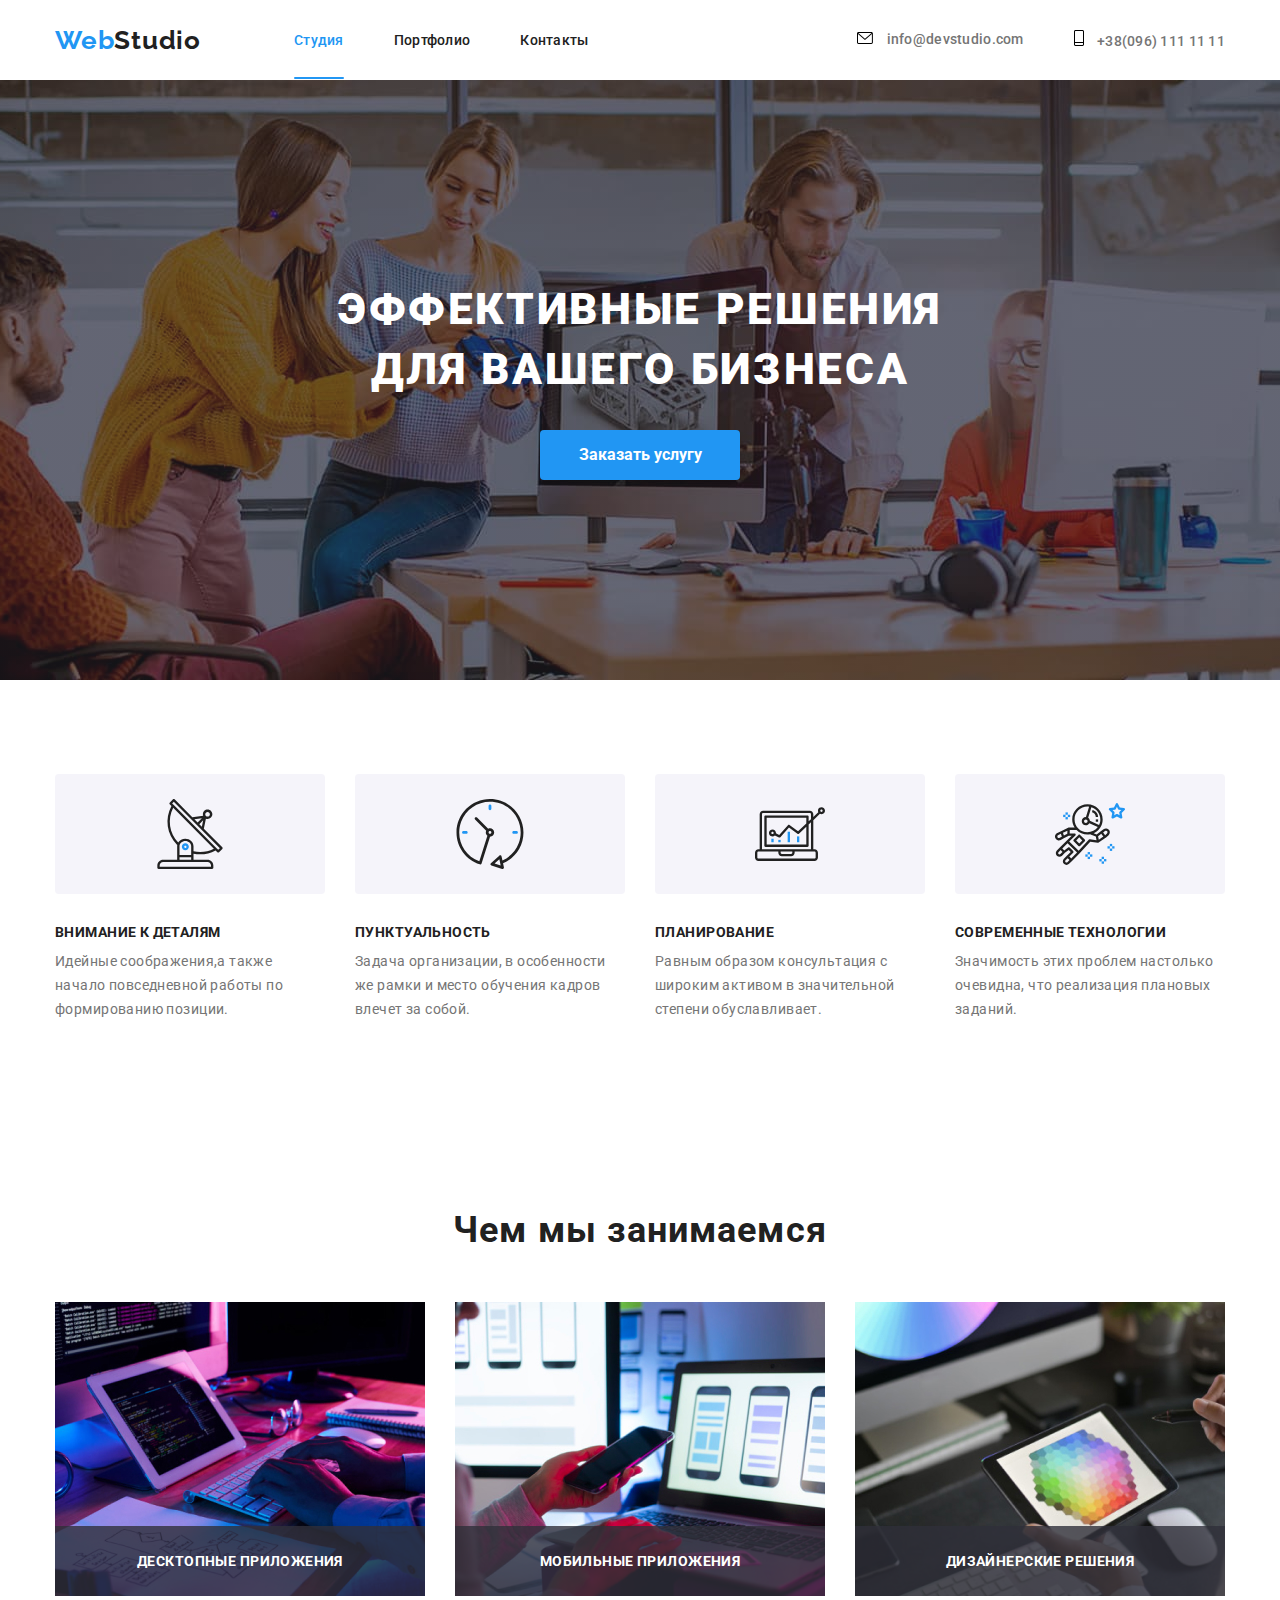
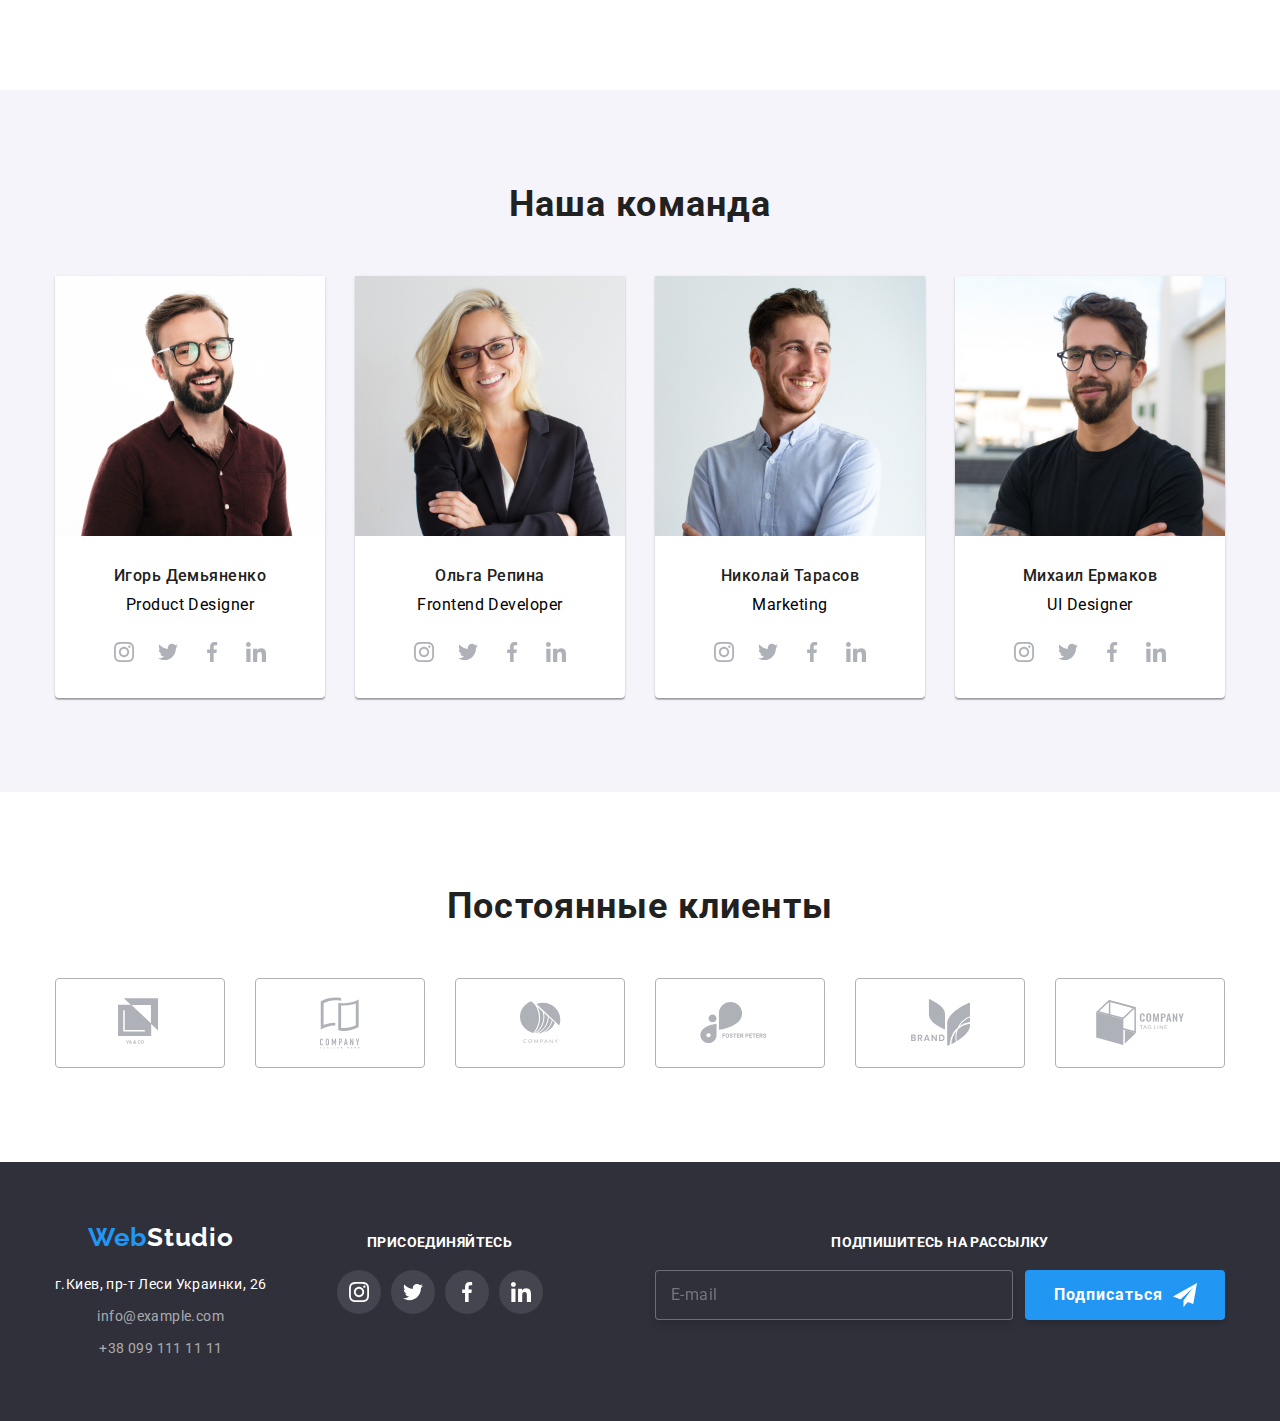
==== commit f9e12ef8: "index for desktop tablet and mobile is done" ====
--- a/index.html
+++ b/index.html
@@ -469,47 +469,49 @@
     </main>
     <footer class="footer">
       <div class="container footer-container">
-        <div class="footer-contacts-container">
-          <div class="footer-logo-container">
-            <a href="./index.html" id="adress" class="footer-logo-link">
-              <span class="logo-blue">Web</span
-              ><span class="logo-white">Studio</span></a
-            >
+        <div class="footer-tablet-container">
+          <div class="footer-contacts-container">
+            <div class="footer-logo-container">
+              <a href="./index.html" id="adress" class="footer-logo-link">
+                <span class="logo-blue">Web</span
+                ><span class="logo-white">Studio</span></a
+              >
+            </div>
+            <ul class="footer-list">
+              <li class="footer-item">
+                <address class="footer-adress">
+                  г.Киев, пр-т Леси Украинки, 26
+                </address>
+              </li>
+              <li class="footer-item">
+                <a href="mailto:louglescom@gmail.com" class="footer-link"
+                  >info@example.com</a
+                >
+              </li>
+              <li class="footer-item">
+                <a href="tel:+380935014329" class="footer-link"
+                  >+38 099 111 11 11</a
+                >
+              </li>
+            </ul>
           </div>
-          <ul class="footer-list">
-            <li class="footer-item">
-              <address class="footer-adress">
-                г.Киев, пр-т Леси Украинки, 26
-              </address>
-            </li>
-            <li class="footer-item">
-              <a href="mailto:louglescom@gmail.com" class="footer-link"
-                >info@example.com</a
-              >
-            </li>
-            <li class="footer-item">
-              <a href="tel:+380935014329" class="footer-link"
-                >+38 099 111 11 11</a
-              >
-            </li>
-          </ul>
-        </div>
-        <div class="footer-social">
-          <p class="footer-social-title">Присоединяйтесь</p>
-          <ul class="footer-social-list">
-            <li class="footer-social-item footer-social-instagram">
-              <a href=""> </a>
-            </li>
-            <li class="footer-social-item footer-social-twitter">
-              <a href=""> </a>
-            </li>
-            <li class="footer-social-item footer-social-facebook">
-              <a href=""> </a>
-            </li>
-            <li class="footer-social-item footer-social-linkedin">
-              <a href=""> </a>
-            </li>
-          </ul>
+          <div class="footer-social">
+            <p class="footer-social-title">Присоединяйтесь</p>
+            <ul class="footer-social-list">
+              <li class="footer-social-item footer-social-instagram">
+                <a href=""> </a>
+              </li>
+              <li class="footer-social-item footer-social-twitter">
+                <a href=""> </a>
+              </li>
+              <li class="footer-social-item footer-social-facebook">
+                <a href=""> </a>
+              </li>
+              <li class="footer-social-item footer-social-linkedin">
+                <a href=""> </a>
+              </li>
+            </ul>
+          </div>
         </div>
         <div class="footer-mail">
           <p class="footer-social-title">Подпишитесь на рассылку</p>
--- a/css/main.min.css
+++ b/css/main.min.css
@@ -1,2 +1,2 @@
-a{text-decoration:none;color:#212121}h1,h2,h3,h4,h5,h6,body,ul,li,p{padding:0;margin:0;list-style:none;border:none}img{display:block;max-width:100%;height:auto}.container{padding-left:15px;padding-right:15px;margin:0 auto}@media screen and (min-width: 320px) and (max-width: 767px){.container{width:100%;max-width:480px}}.logo-blue{font-family:"Raleway";font-style:normal;font-weight:bold;font-size:24px;line-height:1.166;letter-spacing:0.03em;color:#2196f3;text-align:center}.logo-black{font-family:"Raleway";font-style:normal;font-weight:700;font-size:24px;line-height:1.166;letter-spacing:0.03em;color:#212121}.logo-white{font-family:"Raleway";font-style:normal;font-weight:bold;font-size:24px;line-height:1.166;letter-spacing:0.03em;color:#fff}.page-header{position:relative;z-index:100}.navigation-list{margin-left:83px;display:flex}@media screen and (min-width: 320px) and (max-width: 767px){.navigation-list{display:none}}.navigation-item{padding-top:22px;padding-bottom:22px;position:relative}.navigation-link{font-family:"Roboto";font-style:normal;font-weight:500;font-size:14px;line-height:1.142;letter-spacing:0.02em;display:block;padding:10px}.navigation-item:not(:last-child){margin-right:30px}.navigation-link:hover::after,.navigation-link:focus:after{transform:scaleX(1)}.navigation-link:hover,.navigation-link:focus{color:#2196f3}.navigation-link::after{display:inline-block;content:"";width:100%;height:2px;background:#2196f3;border-radius:2px;position:absolute;left:0;bottom:0;transform:scaleX(0);transition:250ms cubic-bezier(0.4, 0, 0.2, 1)}@media screen and (min-width: 320px) and (max-width: 767px){.navigation__mobile-btn{width:40px;height:40px;background-color:#fff;border:none;outline:none}}@media screen and (min-width: 768px){.navigation__mobile-btn{display:none}}.page-container{display:flex;align-items:center;justify-content:space-between}@media screen and (min-width: 320px) and (max-width: 767px){.page-container{height:60px;border-bottom:1px solid #ececec}}@media screen and (min-width: 768px){.page-container{height:80px}}.action-window{color:#2196f3}.action-window::before{display:inline-block;position:absolute;content:"";width:100%;height:2px;background:#2196f3;border-radius:2px;left:0;bottom:0;transform:scaleX(1);transition:250ms cubic-bezier(0.4, 0, 0.2, 1)}.navigation__mobile-btn .icon-menu{display:none}.navigation__mobile-btn.is-open .icon-close{display:none}.navigation__mobile-btn.is-open .icon-menu{display:block}.mobile-menu-container{display:none;position:absolute;top:100%;left:0;width:100%;height:453px;background-color:#fff;text-align:center;padding:60px 0;box-shadow:0px 4px 8px rgba(0,0,0,0.04),0px 2px 4px rgba(0,0,0,0.08),0px 1px 3px rgba(0,0,0,0.16)}.mobile-menu-container.is-open{display:block}.mobile-menu-container-item{position:relative}.mobile-menu-container-link{font-family:"Roboto";font-style:normal;font-weight:500;font-size:18px;line-height:1.166;letter-spacing:0.02em;display:block;padding:10px}.mobile-menu-container-item:not(:last-child){margin-bottom:30px}.mobile-menu-container-link:hover::after,.mobile-menu-container-link:focus:after{transform:scaleX(0.2)}.mobile-menu-container-link:hover,.mobile-menu-container-link:focus{color:#2196f3}.mobile-menu-container-link::after{display:inline-block;content:"";width:100%;height:2px;background:#2196f3;border-radius:2px;position:absolute;left:0;bottom:0;transform:scaleX(0);transition:250ms cubic-bezier(0.4, 0, 0.2, 1)}.mobile-menu-container-link-action{color:#2196f3}.mobile-menu-container-link-action::before{display:inline-block;position:absolute;content:"";width:100%;height:2px;background:#2196f3;border-radius:2px;left:0;bottom:0;transform:scaleX(0.2);transition:250ms cubic-bezier(0.4, 0, 0.2, 1)}.contacts{display:flex}@media screen and (min-width: 320px) and (max-width: 767px){.contacts{display:none}}.contacts-link{font-family:"Roboto";font-style:normal;font-weight:500;font-size:14px;line-height:1.142;letter-spacing:0.02em;color:#757575;transition:250ms cubic-bezier(0.4, 0, 0.2, 1)}.contacts-email-margin{margin-right:50px}.contacts-link:hover{color:#2196f3}.contacts-link:hover .contacts-phone-svg{fill:#2196f3}.contacts-link:hover .contacts-email-svg{fill:#2196f3}.contacts-email-svg{width:16px;height:12px;margin-right:10px;transition:250ms cubic-bezier(0.4, 0, 0.2, 1)}.contacts-phone-svg{width:10px;height:16px;margin-right:10px;transition:250ms cubic-bezier(0.4, 0, 0.2, 1)}.mobile-contacts{margin-top:60px}.mobile-contacts-link{font-family:"Roboto";font-style:normal;font-weight:500;font-size:18px;line-height:1.166;letter-spacing:0.02em;color:#757575;transition:250ms cubic-bezier(0.4, 0, 0.2, 1)}.mobile-contacts-link:hover{color:#2196f3}.mobile-contacts-link:hover .mobile-contacts-link-svg{fill:#2196f3}.mobile-contacts-item:not(:last-child){margin-bottom:16px}.hero{padding-bottom:118px;padding-top:118px;background-image:linear-gradient(rgba(47,48,58,0.4), rgba(47,48,58,0.4)),url("../images/background/hero_mobile.jpg");background-size:cover;background-repeat:no-repeat;background-position:center}@media screen and (min-width: 768px){.hero{padding-bottom:200px;padding-top:200px}}@media screen and (min-width: 1200px){.hero{padding-bottom:200px;padding-top:200px;background-image:linear-gradient(rgba(47,48,58,0.4), rgba(47,48,58,0.4)),url("../images/background/hero.jpg")}}.hero-title{font-family:Roboto;font-style:normal;font-weight:900;font-size:26px;line-height:1.615;text-align:center;letter-spacing:0.06em;text-transform:uppercase;color:#fff;margin:0 auto 30px}.hero-btn{font-family:"Roboto";font-style:normal;font-weight:bold;font-size:16px;line-height:1.875;background:#2196f3;box-shadow:0px 4px 4px rgba(0,0,0,0.15);border-radius:4px;color:#fff;padding:10px 32px;display:block;margin:0 auto;border:none;cursor:pointer}.qualities{padding-top:60px;padding-bottom:60px}.qualities-title{font-family:"Roboto";font-style:normal;font-weight:bold;font-size:14px;line-height:1.142;letter-spacing:0.03em;text-transform:uppercase;color:#212121;margin-bottom:10px}@media screen and (min-width: 480px){.qualities-title{text-align:center}}.qualities p{font-family:"Roboto";font-style:normal;font-weight:normal;font-size:14px;line-height:1.714;letter-spacing:0.03em;color:#757575}.qualities-item{width:100%}.qualities-item::before{display:block;content:"";height:120px;background-repeat:no-repeat;background-position:center;background-color:#f5f4fa;margin-bottom:30px;border-radius:4px}.qualities-item:not(:last-child){margin-bottom:30px}@media screen and (min-width: 1200px){.qualities-item:not(:last-child){margin-right:30px}}.icon-sattelite::before{background-image:url("../images/icons/qualities-1.svg")}.icon-clock::before{background-image:url("../images/icons/qualities-2.svg")}.icon-computer::before{background-image:url("../images/icons/qualities-3.svg")}.icon-astronaut::before{background-image:url("../images/icons/qualities-4.svg")}.our-occupation{padding-bottom:94px;padding-top:94px}@media screen and (max-width: 480px){.our-occupation{display:none}}.our-occupation-tittle{font-family:"Roboto";font-style:normal;font-weight:bold;font-size:36px;line-height:1.166;text-align:center;letter-spacing:0.03em;color:#212121;padding-bottom:50px}.our-occupation-list{display:flex;align-items:center}.our-occupation-item-container{position:relative}.our-occupation-item:not(:last-child){margin-right:30px}.our-occupation-item-text{position:absolute;font-family:"Roboto";font-style:normal;font-weight:bold;font-size:14px;line-height:16px;text-align:center;letter-spacing:0.03em;text-transform:uppercase;bottom:0;left:0;width:100%;height:70px;padding-top:27px;background-color:rgba(47,48,58,0.8);color:#ffffff}.our-team{padding-bottom:60px;padding-top:60px;background-color:#f5f4fa}.our-team-img{max-width:100%}.our-team-list{display:flex;flex-direction:column}.our-team-item{background-color:#fff;box-shadow:0px 1px 3px rgba(0,0,0,0.12),0px 1px 1px rgba(0,0,0,0.14),0px 2px 1px rgba(0,0,0,0.2);border-radius:0px 0px 4px 4px}.our-team-item:not(:last-child){margin-bottom:30px}.our-team-title{font-family:"Roboto";font-style:normal;font-weight:bold;font-size:28px;line-height:1.178;text-align:center;letter-spacing:0.03em;color:#212121;margin-bottom:30px}.our-team-text{font-family:"Roboto";font-style:normal;font-weight:normal;font-size:16px;line-height:1.187;text-align:center;letter-spacing:0.03em;color:var(--text-p);margin-bottom:16px;margin-top:10px}.our-team-list-title{font-family:"Roboto";font-style:normal;font-weight:500;font-size:16px;line-height:1.187;text-align:center;letter-spacing:0.03em;color:#212121}.our-team-description-container{padding-top:30px;padding-bottom:24px}.our-team-social{display:flex;justify-content:center}.our-team-social-item{cursor:pointer}.our-team-social-link{display:flex;align-items:center;justify-content:center;width:44px;height:44px;border-radius:50%;transition:250ms cubic-bezier 0.4,0,0.2,1}.our-team-social-link:hover{background-color:#2196f3}.our-team-social-link:hover .our-team-social-svg{fill:white}.our-team-social-svg{width:20px;height:20px;fill:#afb1b8}.customers{padding-top:60px;padding-bottom:60px}.customers-title{font-family:"Roboto";font-style:normal;font-weight:bold;font-size:28px;line-height:1.178;text-align:center;letter-spacing:0.03em;color:#212121;margin-bottom:30px}.customers-list{display:flex;flex-wrap:wrap}.customers-item:nth-child(2n){margin-left:30px}.customers-item:not(:nth-last-child(-n+2)){margin-bottom:30px}.customers-item{width:210px;height:90px;cursor:pointer;border-radius:4px;border:1px solid #afb1b8;transition:250ms cubic-bezier(0.4, 0, 0.2, 1)}@media screen and (max-width: 479px){.customers-item{width:44%}}.customers-item-container:hover li{border:1px solid #2196f3;box-sizing:border-box;border-radius:4px}.customers-item-container:hover svg{fill:#2196f3}.customers-link{display:flex;align-items:center;justify-content:center;width:100%;height:100%;fill:#afb1b8}.customers-yaco{width:44.27px;height:49.23px;transition:250ms cubic-bezier(0.4, 0, 0.2, 1)}.customers-tagline{width:40px;height:52px;transition:250ms cubic-bezier(0.4, 0, 0.2, 1)}.customers-company{width:41px;height:42.6px;transition:250ms cubic-bezier(0.4, 0, 0.2, 1)}.customers-foster{width:79.66px;height:42.02px;transition:250ms cubic-bezier(0.4, 0, 0.2, 1)}.customers-brand{width:59px;height:47px;transition:250ms cubic-bezier(0.4, 0, 0.2, 1)}.customers-companytagline{width:88.48px;height:45.44px;transition:250ms cubic-bezier(0.4, 0, 0.2, 1)}.footer{background-color:#2f303a;padding-bottom:60px;padding-top:60px}.footer-container{display:flex;flex-direction:column;align-items:center}.footer-logo-container{display:flex;flex-direction:column;align-items:center;margin-bottom:20px}.footer-list{display:flex;flex-direction:column;align-items:center}.footer-link{font-family:"Roboto";font-style:normal;font-weight:normal;font-size:14px;line-height:1.714;letter-spacing:0.03em;color:rgba(255,255,255,0.6)}.footer-item:not(:last-child){margin-bottom:8px}.footer-adress{font-family:"Roboto";font-style:normal;font-weight:normal;font-size:14px;line-height:1.714;letter-spacing:0.03em;color:#fff}.footer-social{margin-top:60px}.footer-social-title{font-family:"Roboto";font-style:normal;font-weight:bold;font-size:14px;line-height:16px;letter-spacing:0.03em;text-transform:uppercase;color:#fff;display:flex;flex-direction:column;align-items:center;margin-bottom:20px}.footer-social-list{display:flex}.footer-social-item{height:44px;width:44px;background-color:rgba(255,255,255,0.1);background-repeat:no-repeat;border-radius:50%;background-position:center;cursor:pointer;transition:250ms cubic-bezier(0.4, 0, 0.2, 1)}.footer-social-item:hover{background-color:#2196f3}.footer-social-item:not(:last-child){margin-right:10px}.footer-social-instagram{background-image:url("../images/icons/footer-1.svg")}.footer-social-twitter{background-image:url("../images/icons/footer-2.svg")}.footer-social-facebook{background-image:url("../images/icons/footer-3.svg")}.footer-social-linkedin{background-image:url("../images/icons/footer-4.svg")}.footer-mail{margin-top:60px;width:100%}.footer-mail-input{font-family:"Roboto";font-style:normal;font-weight:normal;font-size:16px;line-height:20px;display:flex;align-items:center;letter-spacing:0.03em;color:rgba(255,255,255,0.6);border:1px solid rgba(255,255,255,0.3);box-sizing:border-box;filter:drop-shadow(0px 4px 4px rgba(0,0,0,0.15));border-radius:4px;margin-top:20px;width:100%;height:50px;padding:16px 15px;background:#2f303a}.footer-mail-btn{font-family:"Roboto";font-style:normal;font-weight:bold;font-size:16px;line-height:1.875;letter-spacing:0.06em;width:200px;color:#fff;background:#2196f3;box-shadow:0px 4px 4px rgba(0,0,0,0.15);border-radius:4px;padding:10px 62px 10px 29px;display:block;margin:20px auto 60px;border:none;background-image:url("../images/plane.png");background-repeat:no-repeat;background-position:center right 28px;cursor:pointer}.backdrop{position:fixed;top:0;left:0;width:100%;height:100%;background-color:rgba(0,0,0,0.2);overflow:scroll}.is-hidden{opacity:0;pointer-events:none}.modal{position:absolute;top:93px;left:50%;transform:translate(-50%, 0);min-width:95%;padding:40px;background-color:#ffffff;box-shadow:0px 1px 3px rgba(0,0,0,0.12),0px 1px 1px rgba(0,0,0,0.14),0px 2px 1px rgba(0,0,0,0.2);border-radius:4px}.modal-title{font-family:"Roboto";font-style:normal;font-weight:bold;font-size:20px;line-height:1.5;text-align:center;letter-spacing:0.03em;color:#212121;margin-bottom:12px}.modal-form{width:100%;margin-left:auto;margin-right:auto}.modal-form-item{display:flex;flex-direction:column}.modal-form-label{font-family:"Roboto";font-style:normal;font-weight:normal;font-size:12px;line-height:1.166;letter-spacing:0.01em;color:#757575;margin-bottom:4px;margin-top:10px}.modal-input{height:40px;width:100%;border-radius:4px;border:1px solid rgba(33,33,33,0.2);padding-left:42px;outline:none;transition:250ms cubic-bezier(0.4, 0, 0.2, 1)}.modal-area{border:1px solid rgba(33,33,33,0.2);border-radius:4px;width:100%;height:120px;resize:none;padding:12px 16px;margin-bottom:20px;font-family:"Roboto";font-style:normal;font-weight:normal;font-size:12px;line-height:1.166;letter-spacing:0.01em;color:rgba(117,117,117,0.5)}.modal-sbm-btn{font-family:"Roboto";font-style:normal;font-weight:bold;font-size:16px;line-height:1.875;letter-spacing:0.06em;color:#ffffff;display:flex;align-items:center;text-align:center;padding:10px 55px 10px 56px;background:#2196f3;box-shadow:0px 4px 4px rgba(0,0,0,0.15);border-radius:4px;cursor:pointer;margin:0 auto;margin-top:30px}.close-btn{position:absolute;top:8px;right:8px;width:30px;height:30px;border-radius:50%;display:flex;align-items:center;justify-content:center;cursor:pointer;background-color:#fff;border:1px solid rgba(0,0,0,0.1)}.close-btn-svg{width:11px;height:11px;transition:250ms cubic-bezier(0.4, 0, 0.2, 1)}.close-btn:hover .close-btn-svg{fill:#2196f3}.modal-checkbox{position:relative}.modal-checkbox-input:checked ~ .modal-checkbox-label::before{background-image:url("../images/choise.png")}.modal-checkbox-span{color:#2196f3;text-decoration:underline}.modal-checkbox-label{font-family:"Roboto";font-style:normal;font-weight:normal;font-size:12px;line-height:1.166;letter-spacing:0.03em;color:#757575;margin-left:18px}.modal-checkbox-label::before{content:"";display:inline-block;width:16px;height:15px;background-image:url("../images/checkbox.png");background-repeat:no-repeat;position:absolute;top:2px;left:0}.modal-checkbox-input{-webkit-appearance:none;-moz-appearance:none;appearance:none;position:absolute}.modal-input:focus,.modal-input:hover{border:1px solid #2196f3}.modal-input:focus ~ .modal-input-svg,.modal-input:hover ~ .modal-input-svg{fill:#2196f3}.modal-input-svg{width:12px;height:12px;position:absolute;top:50%;left:15px;transform:translateY(-50%);outline:none;transition:250ms cubic-bezier(0.4, 0, 0.2, 1)}.modal-area{outline:none}.modal-area:focus{border:1px solid #2196f3}.svg-input-container{position:relative}a{text-decoration:none;color:#212121}h1,h2,h3,h4,h5,h6,body,ul,li,p{padding:0;margin:0;list-style:none;border:none}img{display:block;max-width:100%;height:auto}.container{padding-left:15px;padding-right:15px;margin:0 auto}@media screen and (min-width: 320px) and (max-width: 767px){.container{width:100%;max-width:480px}}.logo-blue{font-family:"Raleway";font-style:normal;font-weight:bold;font-size:24px;line-height:1.166;letter-spacing:0.03em;color:#2196f3;text-align:center}.logo-black{font-family:"Raleway";font-style:normal;font-weight:700;font-size:24px;line-height:1.166;letter-spacing:0.03em;color:#212121}.logo-white{font-family:"Raleway";font-style:normal;font-weight:bold;font-size:24px;line-height:1.166;letter-spacing:0.03em;color:#fff}.page-header{position:relative;z-index:100}.navigation-list{margin-left:83px;display:flex}@media screen and (min-width: 320px) and (max-width: 767px){.navigation-list{display:none}}.navigation-item{padding-top:22px;padding-bottom:22px;position:relative}.navigation-link{font-family:"Roboto";font-style:normal;font-weight:500;font-size:14px;line-height:1.142;letter-spacing:0.02em;display:block;padding:10px}.navigation-item:not(:last-child){margin-right:30px}.navigation-link:hover::after,.navigation-link:focus:after{transform:scaleX(1)}.navigation-link:hover,.navigation-link:focus{color:#2196f3}.navigation-link::after{display:inline-block;content:"";width:100%;height:2px;background:#2196f3;border-radius:2px;position:absolute;left:0;bottom:0;transform:scaleX(0);transition:250ms cubic-bezier(0.4, 0, 0.2, 1)}@media screen and (min-width: 320px) and (max-width: 767px){.navigation__mobile-btn{width:40px;height:40px;background-color:#fff;border:none;outline:none}}@media screen and (min-width: 768px){.navigation__mobile-btn{display:none}}.page-container{display:flex;align-items:center;justify-content:space-between}@media screen and (min-width: 320px) and (max-width: 767px){.page-container{height:60px;border-bottom:1px solid #ececec}}@media screen and (min-width: 768px){.page-container{height:80px}}.action-window{color:#2196f3}.action-window::before{display:inline-block;position:absolute;content:"";width:100%;height:2px;background:#2196f3;border-radius:2px;left:0;bottom:0;transform:scaleX(1);transition:250ms cubic-bezier(0.4, 0, 0.2, 1)}.navigation__mobile-btn .icon-menu{display:none}.navigation__mobile-btn.is-open .icon-close{display:none}.navigation__mobile-btn.is-open .icon-menu{display:block}.mobile-menu-container{display:none;position:absolute;top:100%;left:0;width:100%;height:453px;background-color:#fff;text-align:center;padding:60px 0;box-shadow:0px 4px 8px rgba(0,0,0,0.04),0px 2px 4px rgba(0,0,0,0.08),0px 1px 3px rgba(0,0,0,0.16)}.mobile-menu-container.is-open{display:block}.mobile-menu-container-item{position:relative}.mobile-menu-container-link{font-family:"Roboto";font-style:normal;font-weight:500;font-size:18px;line-height:1.166;letter-spacing:0.02em;display:block;padding:10px}.mobile-menu-container-item:not(:last-child){margin-bottom:30px}.mobile-menu-container-link:hover::after,.mobile-menu-container-link:focus:after{transform:scaleX(0.2)}.mobile-menu-container-link:hover,.mobile-menu-container-link:focus{color:#2196f3}.mobile-menu-container-link::after{display:inline-block;content:"";width:100%;height:2px;background:#2196f3;border-radius:2px;position:absolute;left:0;bottom:0;transform:scaleX(0);transition:250ms cubic-bezier(0.4, 0, 0.2, 1)}.mobile-menu-container-link-action{color:#2196f3}.mobile-menu-container-link-action::before{display:inline-block;position:absolute;content:"";width:100%;height:2px;background:#2196f3;border-radius:2px;left:0;bottom:0;transform:scaleX(0.2);transition:250ms cubic-bezier(0.4, 0, 0.2, 1)}.contacts{display:flex}@media screen and (min-width: 320px) and (max-width: 767px){.contacts{display:none}}.contacts-link{font-family:"Roboto";font-style:normal;font-weight:500;font-size:14px;line-height:1.142;letter-spacing:0.02em;color:#757575;transition:250ms cubic-bezier(0.4, 0, 0.2, 1)}.contacts-email-margin{margin-right:50px}.contacts-link:hover{color:#2196f3}.contacts-link:hover .contacts-phone-svg{fill:#2196f3}.contacts-link:hover .contacts-email-svg{fill:#2196f3}.contacts-email-svg{width:16px;height:12px;margin-right:10px;transition:250ms cubic-bezier(0.4, 0, 0.2, 1)}.contacts-phone-svg{width:10px;height:16px;margin-right:10px;transition:250ms cubic-bezier(0.4, 0, 0.2, 1)}.mobile-contacts{margin-top:60px}.mobile-contacts-link{font-family:"Roboto";font-style:normal;font-weight:500;font-size:18px;line-height:1.166;letter-spacing:0.02em;color:#757575;transition:250ms cubic-bezier(0.4, 0, 0.2, 1)}.mobile-contacts-link:hover{color:#2196f3}.mobile-contacts-link:hover .mobile-contacts-link-svg{fill:#2196f3}.mobile-contacts-item:not(:last-child){margin-bottom:16px}.footer{background-color:#2f303a;padding-bottom:60px;padding-top:60px}.footer-container{display:flex;flex-direction:column;align-items:center}.footer-logo-container{display:flex;flex-direction:column;align-items:center;margin-bottom:20px}.footer-list{display:flex;flex-direction:column;align-items:center}.footer-link{font-family:"Roboto";font-style:normal;font-weight:normal;font-size:14px;line-height:1.714;letter-spacing:0.03em;color:rgba(255,255,255,0.6)}.footer-item:not(:last-child){margin-bottom:8px}.footer-adress{font-family:"Roboto";font-style:normal;font-weight:normal;font-size:14px;line-height:1.714;letter-spacing:0.03em;color:#fff}.footer-social{margin-top:60px}.footer-social-title{font-family:"Roboto";font-style:normal;font-weight:bold;font-size:14px;line-height:16px;letter-spacing:0.03em;text-transform:uppercase;color:#fff;display:flex;flex-direction:column;align-items:center;margin-bottom:20px}.footer-social-list{display:flex}.footer-social-item{height:44px;width:44px;background-color:rgba(255,255,255,0.1);background-repeat:no-repeat;border-radius:50%;background-position:center;cursor:pointer;transition:250ms cubic-bezier(0.4, 0, 0.2, 1)}.footer-social-item:hover{background-color:#2196f3}.footer-social-item:not(:last-child){margin-right:10px}.footer-social-instagram{background-image:url("../images/icons/footer-1.svg")}.footer-social-twitter{background-image:url("../images/icons/footer-2.svg")}.footer-social-facebook{background-image:url("../images/icons/footer-3.svg")}.footer-social-linkedin{background-image:url("../images/icons/footer-4.svg")}.footer-mail{margin-top:60px;width:100%}.footer-mail-input{font-family:"Roboto";font-style:normal;font-weight:normal;font-size:16px;line-height:20px;display:flex;align-items:center;letter-spacing:0.03em;color:rgba(255,255,255,0.6);border:1px solid rgba(255,255,255,0.3);box-sizing:border-box;filter:drop-shadow(0px 4px 4px rgba(0,0,0,0.15));border-radius:4px;margin-top:20px;width:100%;height:50px;padding:16px 15px;background:#2f303a}.footer-mail-btn{font-family:"Roboto";font-style:normal;font-weight:bold;font-size:16px;line-height:1.875;letter-spacing:0.06em;width:200px;color:#fff;background:#2196f3;box-shadow:0px 4px 4px rgba(0,0,0,0.15);border-radius:4px;padding:10px 62px 10px 29px;display:block;margin:20px auto 60px;border:none;background-image:url("../images/plane.png");background-repeat:no-repeat;background-position:center right 28px;cursor:pointer}.portfolio{padding-top:60px;padding-bottom:60px}.portfolio-btn-list{display:flex;flex-wrap:wrap}.portfolio-btn-item:not(:last-child){margin-right:8px}.portfolio-btn-item:not(:nth-last-child(-n+2)){margin-bottom:15px}.portfolio-btn{font-family:"Roboto";font-style:normal;font-weight:500;font-size:16px;line-height:1.625;text-align:center;letter-spacing:0.03em;color:#212121;background:#f5f4fa;border-radius:4px;margin:0 auto;border:none;padding:6px 22px;transition:250ms cubic-bezier(0.4, 0, 0.2, 1)}.portfolio-btn:hover,.portfolio-btn:focus{background:#2196f3;color:#fff;box-shadow:0px 3px 1px rgba(0,0,0,0.1),0px 1px 2px rgba(0,0,0,0.08),0px 2px 2px rgba(0,0,0,0.12);border-radius:4px}.portfolio-img-list{display:flex;flex-wrap:wrap;margin-top:20px}.portfolio-img-item{border:1px solid #eeeeee;background-color:#fff}.portfolio:before .portfolio-link::before{opacity:1}.portfolio-img-container{padding:20px 24px 20px 24px}.portfolio-img-title{font-family:"Roboto";font-weight:bold;font-size:18px;line-height:2;letter-spacing:0.06em;color:#212121}.portfolio-img-item{border:1px solid #eeeeee;background-color:#fff}.portfolio-img-item:before .portfolio-link::before{opacity:1}.portfolio-img-item:not(:last-child){margin-bottom:30px}.portfolio-img-item:hover{box-shadow:0px 1px 1px rgba(0,0,0,0.12),0px 4px 4px rgba(0,0,0,0.06),1px 4px 6px rgba(0,0,0,0.16)}.portfolio-card:hover .card-thumb::before{opacity:1;cursor:pointer;transform:translateY(0)}.portfolio-card:hover .portofolio-hidden-text{opacity:1;cursor:pointer;transform:translateY(0)}.portfolio .card-thumb{position:relative;overflow:hidden}.portfolio .card-thumb::before{display:inline-block;content:"";position:absolute;top:0;left:0;width:100%;height:100%;background-color:rgba(33,150,243,0.9);opacity:0;transform:translateY(100%);transition:250ms cubic-bezier(0.4, 0, 0.2, 1)}.portfolio .portofolio-hidden-text{font-family:"Roboto";font-style:normal;font-weight:normal;font-size:18px;line-height:1.555;letter-spacing:0.03em;width:auto;position:absolute;left:24px;right:24px;top:77px;color:#ffffff;opacity:0;transform:translateY(150%);transition:250ms cubic-bezier(0.4, 0, 0.2, 1)}@media screen and (min-width: 320px) and (max-width: 425px){.portfolio .portofolio-hidden-text{top:24px}}
+a{text-decoration:none;color:#212121}h1,h2,h3,h4,h5,h6,body,ul,li,p{padding:0;margin:0;list-style:none;border:none}img{display:block;max-width:100%;height:auto}.container{padding-left:15px;padding-right:15px;margin:0 auto}@media screen and (min-width: 320px) and (max-width: 767px){.container{width:100%;max-width:480px}}@media screen and (min-width: 768px) and (max-width: 1199px){.container{width:100%;max-width:768px}}@media screen and (min-width: 1200px){.container{width:100%;max-width:1200px}}.logo-blue{font-family:"Raleway";font-style:normal;font-weight:bold;letter-spacing:0.03em;color:#2196f3;text-align:center}@media screen and (min-width: 320px) and (max-width: 1199px){.logo-blue{font-size:24px;line-height:1.166}}@media screen and (min-width: 1200px){.logo-blue{font-size:26px;line-height:1.192}}.logo-black{font-family:"Raleway";font-style:normal;font-weight:700;letter-spacing:0.03em;color:#212121}@media screen and (min-width: 320px) and (max-width: 1199px){.logo-black{font-size:24px;line-height:1.166}}@media screen and (min-width: 1200px){.logo-black{font-size:26px;line-height:1.192}}.logo-white{font-family:"Raleway";font-style:normal;font-weight:bold;letter-spacing:0.03em;color:#fff}@media screen and (min-width: 320px) and (max-width: 1199px){.logo-white{font-size:24px;line-height:1.166}}@media screen and (min-width: 1200px){.logo-white{font-size:26px;line-height:1.192}}.page-header{position:relative}@media screen and (min-width: 320px) and (max-width: 767px){.page-header{z-index:100}}@media screen and (min-width: 768px){.navigation{display:flex;align-items:center}}.navigation-list{display:flex}@media screen and (min-width: 320px) and (max-width: 767px){.navigation-list{display:none}}@media screen and (min-width: 768px) and (max-width: 1199px){.navigation-list{margin-left:88px}}@media screen and (min-width: 1200px){.navigation-list{margin-left:93px}}.navigation-item{position:relative}.navigation-link{font-family:"Roboto";font-style:normal;font-weight:500;font-size:14px;line-height:1.142;letter-spacing:0.02em;display:block}@media screen and (min-width: 768px){.navigation-item:not(:last-child){margin-right:50px}}.navigation-link:hover::after,.navigation-link:focus:after{transform:scaleX(1)}.navigation-link:hover,.navigation-link:focus{color:#2196f3}.navigation-link::after{display:inline-block;content:"";width:100%;height:2px;background:#2196f3;border-radius:2px;position:absolute;top:45px;left:0;transform:scaleX(0);transition:250ms cubic-bezier(0.4, 0, 0.2, 1)}@media screen and (min-width: 320px) and (max-width: 767px){.navigation__mobile-btn{width:40px;height:40px;background-color:#fff;border:none;outline:none}}@media screen and (min-width: 768px){.navigation__mobile-btn{display:none}}.page-container{display:flex;align-items:center;justify-content:space-between}@media screen and (min-width: 320px) and (max-width: 767px){.page-container{height:60px;border-bottom:1px solid #ececec}}@media screen and (min-width: 768px) and (max-width: 1199px){.page-container{height:80px;max-width:768px}}@media screen and (min-width: 1200px){.page-container{height:80px;max-width:1200px}}.action-window{color:#2196f3}.action-window::before{display:inline-block;position:absolute;content:"";width:100%;height:2px;background:#2196f3;border-radius:2px;top:45px;left:0;transform:scaleX(1);transition:250ms cubic-bezier(0.4, 0, 0.2, 1)}.navigation__mobile-btn .icon-menu{display:none}.navigation__mobile-btn.is-open .icon-close{display:none}.navigation__mobile-btn.is-open .icon-menu{display:block}.mobile-menu-container{display:none;position:absolute;top:100%;left:0;width:100%;height:453px;background-color:#fff;text-align:center;padding:60px 0;box-shadow:0px 4px 8px rgba(0,0,0,0.04),0px 2px 4px rgba(0,0,0,0.08),0px 1px 3px rgba(0,0,0,0.16)}.mobile-menu-container.is-open{display:block}.mobile-menu-container-item{position:relative}.mobile-menu-container-link{font-family:"Roboto";font-style:normal;font-weight:500;font-size:18px;line-height:1.166;letter-spacing:0.02em;display:block;padding:10px}.mobile-menu-container-item:not(:last-child){margin-bottom:30px}.mobile-menu-container-link:hover::after,.mobile-menu-container-link:focus:after{transform:scaleX(0.2)}.mobile-menu-container-link:hover,.mobile-menu-container-link:focus{color:#2196f3}.mobile-menu-container-link::after{display:inline-block;content:"";width:100%;height:2px;background:#2196f3;border-radius:2px;position:absolute;left:0;bottom:0;transform:scaleX(0);transition:250ms cubic-bezier(0.4, 0, 0.2, 1)}.mobile-menu-container-link-action{color:#2196f3}.mobile-menu-container-link-action::before{display:inline-block;position:absolute;content:"";width:100%;height:2px;background:#2196f3;border-radius:2px;left:0;bottom:0;transform:scaleX(0.2);transition:250ms cubic-bezier(0.4, 0, 0.2, 1)}@media screen and (min-width: 320px) and (max-width: 767px){.contacts{display:none}}@media screen and (min-width: 1200px){.contacts{display:flex}}.contacts-link{font-family:"Roboto";font-style:normal;font-weight:500;font-size:14px;line-height:1.142;letter-spacing:0.02em;color:#757575;transition:250ms cubic-bezier(0.4, 0, 0.2, 1)}@media screen and (min-width: 1200px){.contacts-email-margin{margin-right:50px}}.contacts-link:hover{color:#2196f3}.contacts-link:hover .contacts-phone-svg{fill:#2196f3}.contacts-link:hover .contacts-email-svg{fill:#2196f3}@media screen and (max-width: 767px){.contacts-email-svg{display:none}}@media screen and (min-width: 768px) and (max-width: 1199px){.contacts-email-svg{width:14px;height:10px}}@media screen and (min-width: 1200px){.contacts-email-svg{width:16px;height:12px;margin-right:10px;transition:250ms cubic-bezier(0.4, 0, 0.2, 1)}}@media screen and (min-width: 768px) and (max-width: 1199px){.contacts-phone-svg{width:10px;height:14px}}@media screen and (min-width: 1200px){.contacts-phone-svg{width:10px;height:16px;margin-right:10px;transition:250ms cubic-bezier(0.4, 0, 0.2, 1)}}.mobile-contacts{margin-top:60px}.mobile-contacts-link{font-family:"Roboto";font-style:normal;font-weight:500;font-size:18px;line-height:1.166;letter-spacing:0.02em;color:#757575;transition:250ms cubic-bezier(0.4, 0, 0.2, 1)}.mobile-contacts-link:hover{color:#2196f3}.mobile-contacts-link:hover .mobile-contacts-link-svg{fill:#2196f3}.mobile-contacts-item:not(:last-child){margin-bottom:16px}.hero{background-image:linear-gradient(rgba(47,48,58,0.4), rgba(47,48,58,0.4)),url("../images/background/hero_mobile.jpg");background-size:cover;background-repeat:no-repeat;background-position:center}@media screen and (min-width: 320px) and (max-width: 1199px){.hero{padding-bottom:118px;padding-top:118px}}@media screen and (min-width: 1200px){.hero{padding-bottom:200px;padding-top:200px;background-image:linear-gradient(rgba(47,48,58,0.4), rgba(47,48,58,0.4)),url("../images/background/hero.jpg")}}.hero-title{font-family:Roboto;font-style:normal;font-weight:900;text-align:center;letter-spacing:0.06em;text-transform:uppercase;color:#fff;margin:0 auto 30px}@media screen and (min-width: 320px) and (max-width: 1199px){.hero-title{font-size:26px;line-height:1.615}}@media screen and (min-width: 450px) and (max-width: 1199px){.hero-title{width:360px}}@media screen and (min-width: 1200px){.hero-title{line-height:1.363;font-size:44px;width:696px}}.hero-btn{font-family:"Roboto";font-style:normal;font-weight:bold;font-size:16px;line-height:1.875;background:#2196f3;box-shadow:0px 4px 4px rgba(0,0,0,0.15);border-radius:4px;color:#fff;padding:10px 32px;display:block;margin:0 auto;border:none;cursor:pointer}@media screen and (min-width: 480) and (max-width: 1199px){.hero-btn{width:136px}}@media screen and (min-width: 1200px){.hero-btn{width:200px}}@media screen and (min-width: 320px) and (max-width: 1199px){.qualities{padding-bottom:60px;padding-top:60px}}@media screen and (min-width: 1200px){.qualities{padding-top:94px;padding-bottom:94px}}@media screen and (min-width: 768px){.qualities-list{display:flex;flex-wrap:wrap}}.qualities-title{font-family:"Roboto";font-style:normal;font-weight:bold;font-size:14px;line-height:1.142;letter-spacing:0.03em;text-transform:uppercase;color:#212121;margin-bottom:10px}@media screen and (min-width: 320px) and (max-width: 767px){.qualities-title{text-align:center}}.qualities p{font-family:"Roboto";font-style:normal;font-weight:normal;font-size:14px;line-height:1.714;letter-spacing:0.03em;color:#757575}@media screen and (min-width: 320px) and (max-width: 767px){.qualities-item{width:100%}}@media screen and (min-width: 768px) and (max-width: 1199px){.qualities-item{width:354px}}@media screen and (min-width: 1200px){.qualities-item{width:270px}}.qualities-item::before{display:block;content:"";height:120px;background-repeat:no-repeat;background-position:center;background-color:#f5f4fa;margin-bottom:30px;border-radius:4px}@media screen and (min-width: 320px) and (max-width: 767px){.qualities-item:not(:last-child){margin-bottom:30px}}@media screen and (min-width: 1200px){.qualities-item:not(:last-child){margin-right:30px}}@media screen and (min-width: 768px) and (max-width: 1199px){.qualities-item:nth-child(2n){margin-left:30px}}@media screen and (min-width: 768px) and (max-width: 1199px){.qualities-item:not(:nth-last-child(-n+2)){margin-bottom:30px}}.icon-sattelite::before{background-image:url("../images/icons/qualities-1.svg")}.icon-clock::before{background-image:url("../images/icons/qualities-2.svg")}.icon-computer::before{background-image:url("../images/icons/qualities-3.svg")}.icon-astronaut::before{background-image:url("../images/icons/qualities-4.svg")}.our-occupation{padding-bottom:94px;padding-top:94px}@media screen and (max-width: 1199px){.our-occupation{display:none}}.our-occupation-tittle{font-family:"Roboto";font-style:normal;font-weight:bold;font-size:36px;line-height:1.166;text-align:center;letter-spacing:0.03em;color:#212121;padding-bottom:50px}.our-occupation-list{display:flex;align-items:center}.our-occupation-item-container{position:relative}.our-occupation-item:not(:last-child){margin-right:30px}.our-occupation-item-text{position:absolute;font-family:"Roboto";font-style:normal;font-weight:bold;font-size:14px;line-height:16px;text-align:center;letter-spacing:0.03em;text-transform:uppercase;bottom:0;left:0;width:100%;height:70px;padding-top:27px;background-color:rgba(47,48,58,0.8);color:#ffffff}.our-team{background-color:#f5f4fa}@media screen and (min-width: 320px) and (max-width: 1199px){.our-team{padding-top:60px;padding-bottom:60px}}@media screen and (min-width: 1200px){.our-team{padding-bottom:94px;padding-top:94px}}.our-team-img{max-width:100%}.our-team-list{display:flex}@media screen and (min-width: 320px) and (max-width: 767px){.our-team-list{flex-direction:column}}@media screen and (min-width: 768px) and (max-width: 1199px){.our-team-list{flex-wrap:wrap}}.our-team-item{background-color:#fff;box-shadow:0px 1px 3px rgba(0,0,0,0.12),0px 1px 1px rgba(0,0,0,0.14),0px 2px 1px rgba(0,0,0,0.2);border-radius:0px 0px 4px 4px}@media screen and (min-width: 768px) and (max-width: 1199px){.our-team-item{width:354px}}@media screen and (min-width: 1200px){.our-team-item{width:270px}}@media screen and (min-width: 320px) and (max-width: 767px){.our-team-item:not(:last-child){margin-bottom:30px}}@media screen and (min-width: 1200px){.our-team-item:not(:last-child){margin-right:30px}}@media screen and (min-width: 768px) and (max-width: 1199px){.our-team-item:nth-child(2n){margin-left:30px}}@media screen and (min-width: 768px) and (max-width: 1199px){.our-team-item:not(:nth-last-child(-n+2)){margin-bottom:30px}}.our-team-title{font-family:"Roboto";font-style:normal;font-weight:bold;text-align:center;letter-spacing:0.03em;color:#212121}@media screen and (min-width: 320px) and (max-width: 1199px){.our-team-title{margin-bottom:30px;font-size:28px;line-height:1.178}}@media screen and (min-width: 1200px){.our-team-title{margin-bottom:50px;font-size:36px;line-height:1.166}}.our-team-text{font-family:"Roboto";font-style:normal;font-weight:normal;font-size:16px;line-height:1.187;text-align:center;letter-spacing:0.03em;color:var(--text-p);margin-bottom:16px;margin-top:10px}.our-team-list-title{font-family:"Roboto";font-style:normal;font-weight:500;font-size:16px;line-height:1.187;text-align:center;letter-spacing:0.03em;color:#212121}.our-team-description-container{padding-top:30px;padding-bottom:24px}.our-team-social{display:flex;justify-content:center}.our-team-social-item{cursor:pointer}.our-team-social-link{display:flex;align-items:center;justify-content:center;width:44px;height:44px;border-radius:50%;transition:250ms cubic-bezier 0.4,0,0.2,1}.our-team-social-link:hover{background-color:#2196f3}.our-team-social-link:hover .our-team-social-svg{fill:white}.our-team-social-svg{width:20px;height:20px;fill:#afb1b8}@media screen and (min-width: 320px) and (max-width: 1199px){.customers{padding-top:60px;padding-bottom:60px}}@media screen and (min-width: 1200px){.customers{padding-top:94px;padding-bottom:94px}}.customers-title{font-family:"Roboto";font-style:normal;font-weight:bold;text-align:center;letter-spacing:0.03em;color:#212121}@media screen and (min-width: 320px) and (max-width: 1199px){.customers-title{font-size:28px;line-height:1.178;margin-bottom:30px}}@media screen and (min-width: 1200px){.customers-title{font-size:36px;line-height:1.166;margin-bottom:50px}}.customers-list{display:flex}@media screen and (min-width: 320px) and (max-width: 1199px){.customers-list{flex-wrap:wrap}}@media screen and (min-width: 320px) and (max-width: 767px){.customers-item:nth-child(2n){margin-left:30px}.customers-item:not(:nth-last-child(-n+2)){margin-bottom:30px}}@media screen and (min-width: 768px) and (max-width: 1199px){.customers-item:not(:nth-last-child(-n+3)){margin-bottom:30px}.customers-item:nth-child(3n+2){margin-right:30px;margin-left:30px}}@media screen and (min-width: 1200px){.customers-item:not(:last-child){margin-right:30px}}.customers-item{width:210px;height:90px;cursor:pointer;border-radius:4px;border:1px solid #afb1b8;transition:250ms cubic-bezier(0.4, 0, 0.2, 1)}@media screen and (max-width: 479px){.customers-item{width:44%}}@media screen and (min-width: 768px) and (max-width: 1199px){.customers-item{width:226px}}@media screen and (min-width: 1200px){.customers-item{width:170px}}.customers-item:hover{border:1px solid #2196f3;box-sizing:border-box;border-radius:4px}.customers-item:hover svg{fill:#2196f3}.customers-link{display:flex;align-items:center;justify-content:center;width:100%;height:100%;fill:#afb1b8}.customers-yaco{width:44.27px;height:49.23px;transition:250ms cubic-bezier(0.4, 0, 0.2, 1)}.customers-tagline{width:40px;height:52px;transition:250ms cubic-bezier(0.4, 0, 0.2, 1)}.customers-company{width:41px;height:42.6px;transition:250ms cubic-bezier(0.4, 0, 0.2, 1)}.customers-foster{width:79.66px;height:42.02px;transition:250ms cubic-bezier(0.4, 0, 0.2, 1)}.customers-brand{width:59px;height:47px;transition:250ms cubic-bezier(0.4, 0, 0.2, 1)}.customers-companytagline{width:88.48px;height:45.44px;transition:250ms cubic-bezier(0.4, 0, 0.2, 1)}.footer{background-color:#2f303a;padding-bottom:60px;padding-top:60px}@media screen and (min-width: 320px) and (max-width: 767px){.footer-container{display:flex;flex-direction:column;align-items:center}}@media screen and (min-width: 1200px){.footer-container{display:flex;justify-content:space-between}}.footer-logo-container{display:flex;flex-direction:column;align-items:center;margin-bottom:20px}.footer-list{display:flex;flex-direction:column;align-items:center}.footer-link{font-family:"Roboto";font-style:normal;font-weight:normal;font-size:14px;line-height:1.714;letter-spacing:0.03em;color:rgba(255,255,255,0.6)}.footer-item:not(:last-child){margin-bottom:8px}.footer-adress{font-family:"Roboto";font-style:normal;font-weight:normal;font-size:14px;line-height:1.714;letter-spacing:0.03em;color:#fff}@media screen and (min-width: 768px) and (max-width: 1199px){.footer-tablet-container{display:flex}}@media screen and (min-width: 1200px){.footer-tablet-container{display:flex}}@media screen and (min-width: 768px) and (max-width: 1199px){.footer-contacts-container{margin-left:61px}}@media screen and (min-width: 320px) and (max-width: 767px){.footer-social{margin-top:60px}}@media screen and (min-width: 768px) and (max-width: 1199px){.footer-social{margin-top:5px;margin-left:165px}}@media screen and (min-width: 1200px){.footer-social{padding-left:70px;padding-top:12px}}.footer-social-title{font-family:"Roboto";font-style:normal;font-weight:bold;font-size:14px;line-height:16px;letter-spacing:0.03em;text-transform:uppercase;color:#fff;display:flex;flex-direction:column;align-items:center;margin-bottom:20px}.footer-social-list{display:flex}.footer-social-item{height:44px;width:44px;background-color:rgba(255,255,255,0.1);background-repeat:no-repeat;border-radius:50%;background-position:center;cursor:pointer;transition:250ms cubic-bezier(0.4, 0, 0.2, 1)}.footer-social-item:hover{background-color:#2196f3}.footer-social-item:not(:last-child){margin-right:10px}.footer-social-instagram{background-image:url("../images/icons/footer-1.svg")}.footer-social-twitter{background-image:url("../images/icons/footer-2.svg")}.footer-social-facebook{background-image:url("../images/icons/footer-3.svg")}.footer-social-linkedin{background-image:url("../images/icons/footer-4.svg")}@media screen and (min-width: 320px) and (max-width: 767px){.footer-mail{margin-top:60px;width:100%}}@media screen and (min-width: 768px) and (max-width: 1199px){.footer-mail{margin:60px auto 0;width:450px}}@media screen and (min-width: 1200px){.footer-mail{padding-left:93px;padding-top:12px}}@media screen and (min-width: 1200px){.footer-mail-container{display:flex;align-items:center}}.footer-mail-input{font-family:"Roboto";font-style:normal;font-weight:normal;font-size:16px;line-height:20px;display:flex;align-items:center;justify-content:center;letter-spacing:0.03em;color:rgba(255,255,255,0.6);border:1px solid rgba(255,255,255,0.3);box-sizing:border-box;filter:drop-shadow(0px 4px 4px rgba(0,0,0,0.15));border-radius:4px;width:100%;height:50px;padding:16px 15px;background:#2f303a}@media screen and (min-width: 320px) and (max-width: 1199px){.footer-mail-input{margin-top:20px}}@media screen and (min-width: 1200px){.footer-mail-input{width:358px}}.footer-mail-btn{font-family:"Roboto";font-style:normal;font-weight:bold;font-size:16px;line-height:1.875;letter-spacing:0.06em;width:200px;color:#fff;background:#2196f3;box-shadow:0px 4px 4px rgba(0,0,0,0.15);border-radius:4px;padding:10px 62px 10px 29px;display:block;border:none;background-image:url("../images/plane.png");background-repeat:no-repeat;background-position:center right 28px;cursor:pointer}@media screen and (min-width: 1200px){.footer-mail-btn{margin-left:12px}}@media screen and (min-width: 320px) and (max-width: 1199px){.footer-mail-btn{margin:20px auto 0}}.backdrop{position:fixed;top:0;left:0;width:100%;height:100%;background-color:rgba(0,0,0,0.2);overflow:scroll}.is-hidden{opacity:0;pointer-events:none}.modal{position:absolute;top:93px;left:50%;transform:translate(-50%, 0);min-width:95%;padding:40px;background-color:#ffffff;box-shadow:0px 1px 3px rgba(0,0,0,0.12),0px 1px 1px rgba(0,0,0,0.14),0px 2px 1px rgba(0,0,0,0.2);border-radius:4px}.modal-title{font-family:"Roboto";font-style:normal;font-weight:bold;font-size:20px;line-height:1.5;text-align:center;letter-spacing:0.03em;color:#212121;margin-bottom:12px}.modal-form{width:100%;margin-left:auto;margin-right:auto}.modal-form-item{display:flex;flex-direction:column}.modal-form-label{font-family:"Roboto";font-style:normal;font-weight:normal;font-size:12px;line-height:1.166;letter-spacing:0.01em;color:#757575;margin-bottom:4px;margin-top:10px}.modal-input{height:40px;width:100%;border-radius:4px;border:1px solid rgba(33,33,33,0.2);padding-left:42px;outline:none;transition:250ms cubic-bezier(0.4, 0, 0.2, 1)}.modal-area{border:1px solid rgba(33,33,33,0.2);border-radius:4px;width:100%;height:120px;resize:none;padding:12px 16px;margin-bottom:20px;font-family:"Roboto";font-style:normal;font-weight:normal;font-size:12px;line-height:1.166;letter-spacing:0.01em;color:rgba(117,117,117,0.5)}.modal-sbm-btn{font-family:"Roboto";font-style:normal;font-weight:bold;font-size:16px;line-height:1.875;letter-spacing:0.06em;color:#ffffff;display:flex;align-items:center;text-align:center;padding:10px 55px 10px 56px;background:#2196f3;box-shadow:0px 4px 4px rgba(0,0,0,0.15);border-radius:4px;cursor:pointer;margin:0 auto;margin-top:30px}.close-btn{position:absolute;top:8px;right:8px;width:30px;height:30px;border-radius:50%;display:flex;align-items:center;justify-content:center;cursor:pointer;background-color:#fff;border:1px solid rgba(0,0,0,0.1)}.close-btn-svg{width:11px;height:11px;transition:250ms cubic-bezier(0.4, 0, 0.2, 1)}.close-btn:hover .close-btn-svg{fill:#2196f3}.modal-checkbox{position:relative}.modal-checkbox-input:checked ~ .modal-checkbox-label::before{background-image:url("../images/choise.png")}.modal-checkbox-span{color:#2196f3;text-decoration:underline}.modal-checkbox-label{font-family:"Roboto";font-style:normal;font-weight:normal;font-size:12px;line-height:1.166;letter-spacing:0.03em;color:#757575;margin-left:18px}.modal-checkbox-label::before{content:"";display:inline-block;width:16px;height:15px;background-image:url("../images/checkbox.png");background-repeat:no-repeat;position:absolute;top:2px;left:0}.modal-checkbox-input{-webkit-appearance:none;-moz-appearance:none;appearance:none;position:absolute}.modal-input:focus,.modal-input:hover{border:1px solid #2196f3}.modal-input:focus ~ .modal-input-svg,.modal-input:hover ~ .modal-input-svg{fill:#2196f3}.modal-input-svg{width:12px;height:12px;position:absolute;top:50%;left:15px;transform:translateY(-50%);outline:none;transition:250ms cubic-bezier(0.4, 0, 0.2, 1)}.modal-area{outline:none}.modal-area:focus{border:1px solid #2196f3}.svg-input-container{position:relative}a{text-decoration:none;color:#212121}h1,h2,h3,h4,h5,h6,body,ul,li,p{padding:0;margin:0;list-style:none;border:none}img{display:block;max-width:100%;height:auto}.container{padding-left:15px;padding-right:15px;margin:0 auto}@media screen and (min-width: 320px) and (max-width: 767px){.container{width:100%;max-width:480px}}@media screen and (min-width: 768px) and (max-width: 1199px){.container{width:100%;max-width:768px}}@media screen and (min-width: 1200px){.container{width:100%;max-width:1200px}}.logo-blue{font-family:"Raleway";font-style:normal;font-weight:bold;letter-spacing:0.03em;color:#2196f3;text-align:center}@media screen and (min-width: 320px) and (max-width: 1199px){.logo-blue{font-size:24px;line-height:1.166}}@media screen and (min-width: 1200px){.logo-blue{font-size:26px;line-height:1.192}}.logo-black{font-family:"Raleway";font-style:normal;font-weight:700;letter-spacing:0.03em;color:#212121}@media screen and (min-width: 320px) and (max-width: 1199px){.logo-black{font-size:24px;line-height:1.166}}@media screen and (min-width: 1200px){.logo-black{font-size:26px;line-height:1.192}}.logo-white{font-family:"Raleway";font-style:normal;font-weight:bold;letter-spacing:0.03em;color:#fff}@media screen and (min-width: 320px) and (max-width: 1199px){.logo-white{font-size:24px;line-height:1.166}}@media screen and (min-width: 1200px){.logo-white{font-size:26px;line-height:1.192}}.page-header{position:relative}@media screen and (min-width: 320px) and (max-width: 767px){.page-header{z-index:100}}@media screen and (min-width: 768px){.navigation{display:flex;align-items:center}}.navigation-list{display:flex}@media screen and (min-width: 320px) and (max-width: 767px){.navigation-list{display:none}}@media screen and (min-width: 768px) and (max-width: 1199px){.navigation-list{margin-left:88px}}@media screen and (min-width: 1200px){.navigation-list{margin-left:93px}}.navigation-item{position:relative}.navigation-link{font-family:"Roboto";font-style:normal;font-weight:500;font-size:14px;line-height:1.142;letter-spacing:0.02em;display:block}@media screen and (min-width: 768px){.navigation-item:not(:last-child){margin-right:50px}}.navigation-link:hover::after,.navigation-link:focus:after{transform:scaleX(1)}.navigation-link:hover,.navigation-link:focus{color:#2196f3}.navigation-link::after{display:inline-block;content:"";width:100%;height:2px;background:#2196f3;border-radius:2px;position:absolute;top:45px;left:0;transform:scaleX(0);transition:250ms cubic-bezier(0.4, 0, 0.2, 1)}@media screen and (min-width: 320px) and (max-width: 767px){.navigation__mobile-btn{width:40px;height:40px;background-color:#fff;border:none;outline:none}}@media screen and (min-width: 768px){.navigation__mobile-btn{display:none}}.page-container{display:flex;align-items:center;justify-content:space-between}@media screen and (min-width: 320px) and (max-width: 767px){.page-container{height:60px;border-bottom:1px solid #ececec}}@media screen and (min-width: 768px) and (max-width: 1199px){.page-container{height:80px;max-width:768px}}@media screen and (min-width: 1200px){.page-container{height:80px;max-width:1200px}}.action-window{color:#2196f3}.action-window::before{display:inline-block;position:absolute;content:"";width:100%;height:2px;background:#2196f3;border-radius:2px;top:45px;left:0;transform:scaleX(1);transition:250ms cubic-bezier(0.4, 0, 0.2, 1)}.navigation__mobile-btn .icon-menu{display:none}.navigation__mobile-btn.is-open .icon-close{display:none}.navigation__mobile-btn.is-open .icon-menu{display:block}.mobile-menu-container{display:none;position:absolute;top:100%;left:0;width:100%;height:453px;background-color:#fff;text-align:center;padding:60px 0;box-shadow:0px 4px 8px rgba(0,0,0,0.04),0px 2px 4px rgba(0,0,0,0.08),0px 1px 3px rgba(0,0,0,0.16)}.mobile-menu-container.is-open{display:block}.mobile-menu-container-item{position:relative}.mobile-menu-container-link{font-family:"Roboto";font-style:normal;font-weight:500;font-size:18px;line-height:1.166;letter-spacing:0.02em;display:block;padding:10px}.mobile-menu-container-item:not(:last-child){margin-bottom:30px}.mobile-menu-container-link:hover::after,.mobile-menu-container-link:focus:after{transform:scaleX(0.2)}.mobile-menu-container-link:hover,.mobile-menu-container-link:focus{color:#2196f3}.mobile-menu-container-link::after{display:inline-block;content:"";width:100%;height:2px;background:#2196f3;border-radius:2px;position:absolute;left:0;bottom:0;transform:scaleX(0);transition:250ms cubic-bezier(0.4, 0, 0.2, 1)}.mobile-menu-container-link-action{color:#2196f3}.mobile-menu-container-link-action::before{display:inline-block;position:absolute;content:"";width:100%;height:2px;background:#2196f3;border-radius:2px;left:0;bottom:0;transform:scaleX(0.2);transition:250ms cubic-bezier(0.4, 0, 0.2, 1)}@media screen and (min-width: 320px) and (max-width: 767px){.contacts{display:none}}@media screen and (min-width: 1200px){.contacts{display:flex}}.contacts-link{font-family:"Roboto";font-style:normal;font-weight:500;font-size:14px;line-height:1.142;letter-spacing:0.02em;color:#757575;transition:250ms cubic-bezier(0.4, 0, 0.2, 1)}@media screen and (min-width: 1200px){.contacts-email-margin{margin-right:50px}}.contacts-link:hover{color:#2196f3}.contacts-link:hover .contacts-phone-svg{fill:#2196f3}.contacts-link:hover .contacts-email-svg{fill:#2196f3}@media screen and (max-width: 767px){.contacts-email-svg{display:none}}@media screen and (min-width: 768px) and (max-width: 1199px){.contacts-email-svg{width:14px;height:10px}}@media screen and (min-width: 1200px){.contacts-email-svg{width:16px;height:12px;margin-right:10px;transition:250ms cubic-bezier(0.4, 0, 0.2, 1)}}@media screen and (min-width: 768px) and (max-width: 1199px){.contacts-phone-svg{width:10px;height:14px}}@media screen and (min-width: 1200px){.contacts-phone-svg{width:10px;height:16px;margin-right:10px;transition:250ms cubic-bezier(0.4, 0, 0.2, 1)}}.mobile-contacts{margin-top:60px}.mobile-contacts-link{font-family:"Roboto";font-style:normal;font-weight:500;font-size:18px;line-height:1.166;letter-spacing:0.02em;color:#757575;transition:250ms cubic-bezier(0.4, 0, 0.2, 1)}.mobile-contacts-link:hover{color:#2196f3}.mobile-contacts-link:hover .mobile-contacts-link-svg{fill:#2196f3}.mobile-contacts-item:not(:last-child){margin-bottom:16px}.footer{background-color:#2f303a;padding-bottom:60px;padding-top:60px}@media screen and (min-width: 320px) and (max-width: 767px){.footer-container{display:flex;flex-direction:column;align-items:center}}@media screen and (min-width: 1200px){.footer-container{display:flex;justify-content:space-between}}.footer-logo-container{display:flex;flex-direction:column;align-items:center;margin-bottom:20px}.footer-list{display:flex;flex-direction:column;align-items:center}.footer-link{font-family:"Roboto";font-style:normal;font-weight:normal;font-size:14px;line-height:1.714;letter-spacing:0.03em;color:rgba(255,255,255,0.6)}.footer-item:not(:last-child){margin-bottom:8px}.footer-adress{font-family:"Roboto";font-style:normal;font-weight:normal;font-size:14px;line-height:1.714;letter-spacing:0.03em;color:#fff}@media screen and (min-width: 768px) and (max-width: 1199px){.footer-tablet-container{display:flex}}@media screen and (min-width: 1200px){.footer-tablet-container{display:flex}}@media screen and (min-width: 768px) and (max-width: 1199px){.footer-contacts-container{margin-left:61px}}@media screen and (min-width: 320px) and (max-width: 767px){.footer-social{margin-top:60px}}@media screen and (min-width: 768px) and (max-width: 1199px){.footer-social{margin-top:5px;margin-left:165px}}@media screen and (min-width: 1200px){.footer-social{padding-left:70px;padding-top:12px}}.footer-social-title{font-family:"Roboto";font-style:normal;font-weight:bold;font-size:14px;line-height:16px;letter-spacing:0.03em;text-transform:uppercase;color:#fff;display:flex;flex-direction:column;align-items:center;margin-bottom:20px}.footer-social-list{display:flex}.footer-social-item{height:44px;width:44px;background-color:rgba(255,255,255,0.1);background-repeat:no-repeat;border-radius:50%;background-position:center;cursor:pointer;transition:250ms cubic-bezier(0.4, 0, 0.2, 1)}.footer-social-item:hover{background-color:#2196f3}.footer-social-item:not(:last-child){margin-right:10px}.footer-social-instagram{background-image:url("../images/icons/footer-1.svg")}.footer-social-twitter{background-image:url("../images/icons/footer-2.svg")}.footer-social-facebook{background-image:url("../images/icons/footer-3.svg")}.footer-social-linkedin{background-image:url("../images/icons/footer-4.svg")}@media screen and (min-width: 320px) and (max-width: 767px){.footer-mail{margin-top:60px;width:100%}}@media screen and (min-width: 768px) and (max-width: 1199px){.footer-mail{margin:60px auto 0;width:450px}}@media screen and (min-width: 1200px){.footer-mail{padding-left:93px;padding-top:12px}}@media screen and (min-width: 1200px){.footer-mail-container{display:flex;align-items:center}}.footer-mail-input{font-family:"Roboto";font-style:normal;font-weight:normal;font-size:16px;line-height:20px;display:flex;align-items:center;justify-content:center;letter-spacing:0.03em;color:rgba(255,255,255,0.6);border:1px solid rgba(255,255,255,0.3);box-sizing:border-box;filter:drop-shadow(0px 4px 4px rgba(0,0,0,0.15));border-radius:4px;width:100%;height:50px;padding:16px 15px;background:#2f303a}@media screen and (min-width: 320px) and (max-width: 1199px){.footer-mail-input{margin-top:20px}}@media screen and (min-width: 1200px){.footer-mail-input{width:358px}}.footer-mail-btn{font-family:"Roboto";font-style:normal;font-weight:bold;font-size:16px;line-height:1.875;letter-spacing:0.06em;width:200px;color:#fff;background:#2196f3;box-shadow:0px 4px 4px rgba(0,0,0,0.15);border-radius:4px;padding:10px 62px 10px 29px;display:block;border:none;background-image:url("../images/plane.png");background-repeat:no-repeat;background-position:center right 28px;cursor:pointer}@media screen and (min-width: 1200px){.footer-mail-btn{margin-left:12px}}@media screen and (min-width: 320px) and (max-width: 1199px){.footer-mail-btn{margin:20px auto 0}}.portfolio{padding-top:60px;padding-bottom:60px}.portfolio-btn-list{display:flex;flex-wrap:wrap}.portfolio-btn-item:not(:last-child){margin-right:8px}.portfolio-btn-item:not(:nth-last-child(-n+2)){margin-bottom:15px}.portfolio-btn{font-family:"Roboto";font-style:normal;font-weight:500;font-size:16px;line-height:1.625;text-align:center;letter-spacing:0.03em;color:#212121;background:#f5f4fa;border-radius:4px;margin:0 auto;border:none;padding:6px 22px;transition:250ms cubic-bezier(0.4, 0, 0.2, 1)}.portfolio-btn:hover,.portfolio-btn:focus{background:#2196f3;color:#fff;box-shadow:0px 3px 1px rgba(0,0,0,0.1),0px 1px 2px rgba(0,0,0,0.08),0px 2px 2px rgba(0,0,0,0.12);border-radius:4px}.portfolio-img-list{display:flex;flex-wrap:wrap;margin-top:20px}.portfolio-img-item{border:1px solid #eeeeee;background-color:#fff}.portfolio:before .portfolio-link::before{opacity:1}.portfolio-img-container{padding:20px 24px 20px 24px}.portfolio-img-title{font-family:"Roboto";font-weight:bold;font-size:18px;line-height:2;letter-spacing:0.06em;color:#212121}.portfolio-img-item{border:1px solid #eeeeee;background-color:#fff}.portfolio-img-item:before .portfolio-link::before{opacity:1}.portfolio-img-item:not(:last-child){margin-bottom:30px}.portfolio-img-item:hover{box-shadow:0px 1px 1px rgba(0,0,0,0.12),0px 4px 4px rgba(0,0,0,0.06),1px 4px 6px rgba(0,0,0,0.16)}.portfolio-card:hover .card-thumb::before{opacity:1;cursor:pointer;transform:translateY(0)}.portfolio-card:hover .portofolio-hidden-text{opacity:1;cursor:pointer;transform:translateY(0)}.portfolio .card-thumb{position:relative;overflow:hidden}.portfolio .card-thumb::before{display:inline-block;content:"";position:absolute;top:0;left:0;width:100%;height:100%;background-color:rgba(33,150,243,0.9);opacity:0;transform:translateY(100%);transition:250ms cubic-bezier(0.4, 0, 0.2, 1)}.portfolio .portofolio-hidden-text{font-family:"Roboto";font-style:normal;font-weight:normal;font-size:18px;line-height:1.555;letter-spacing:0.03em;width:auto;position:absolute;left:24px;right:24px;top:77px;color:#ffffff;opacity:0;transform:translateY(150%);transition:250ms cubic-bezier(0.4, 0, 0.2, 1)}@media screen and (min-width: 320px) and (max-width: 425px){.portfolio .portofolio-hidden-text{top:24px}}
 /*# sourceMappingURL=main.min.css.map */